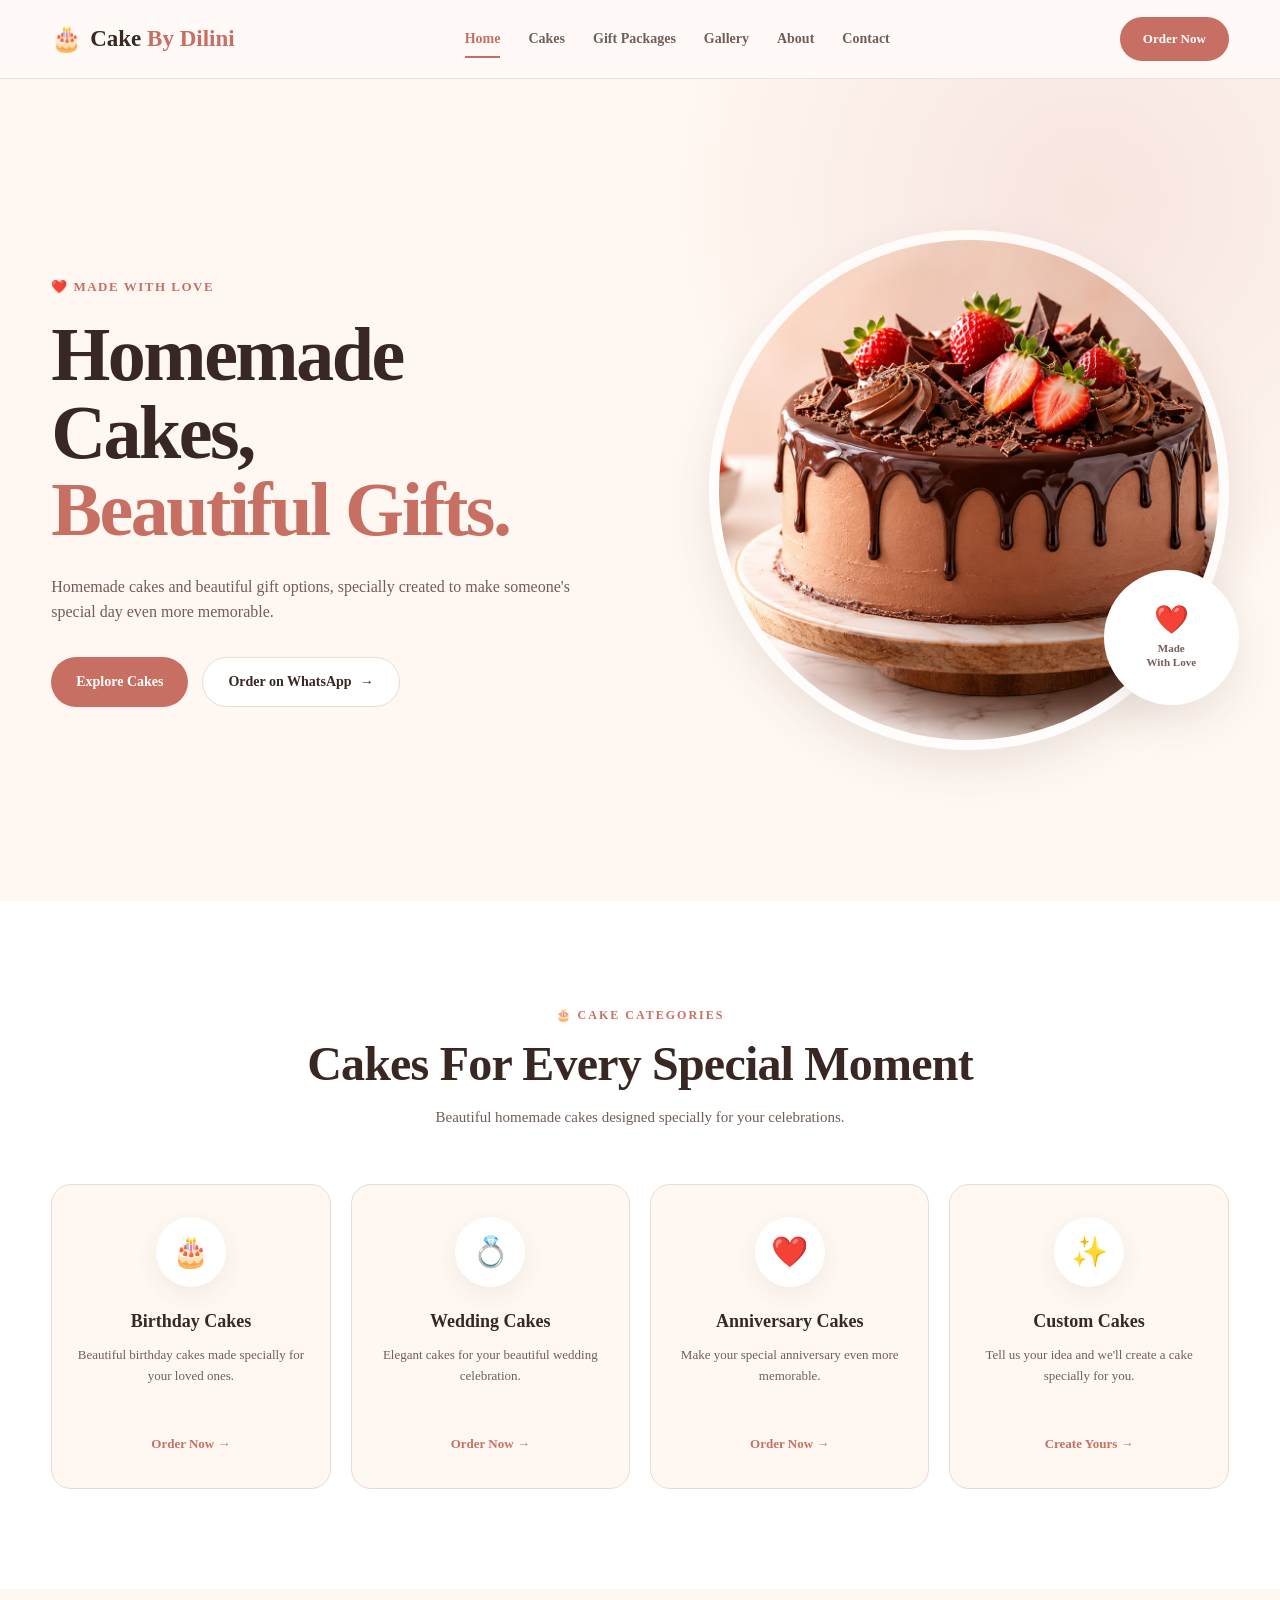
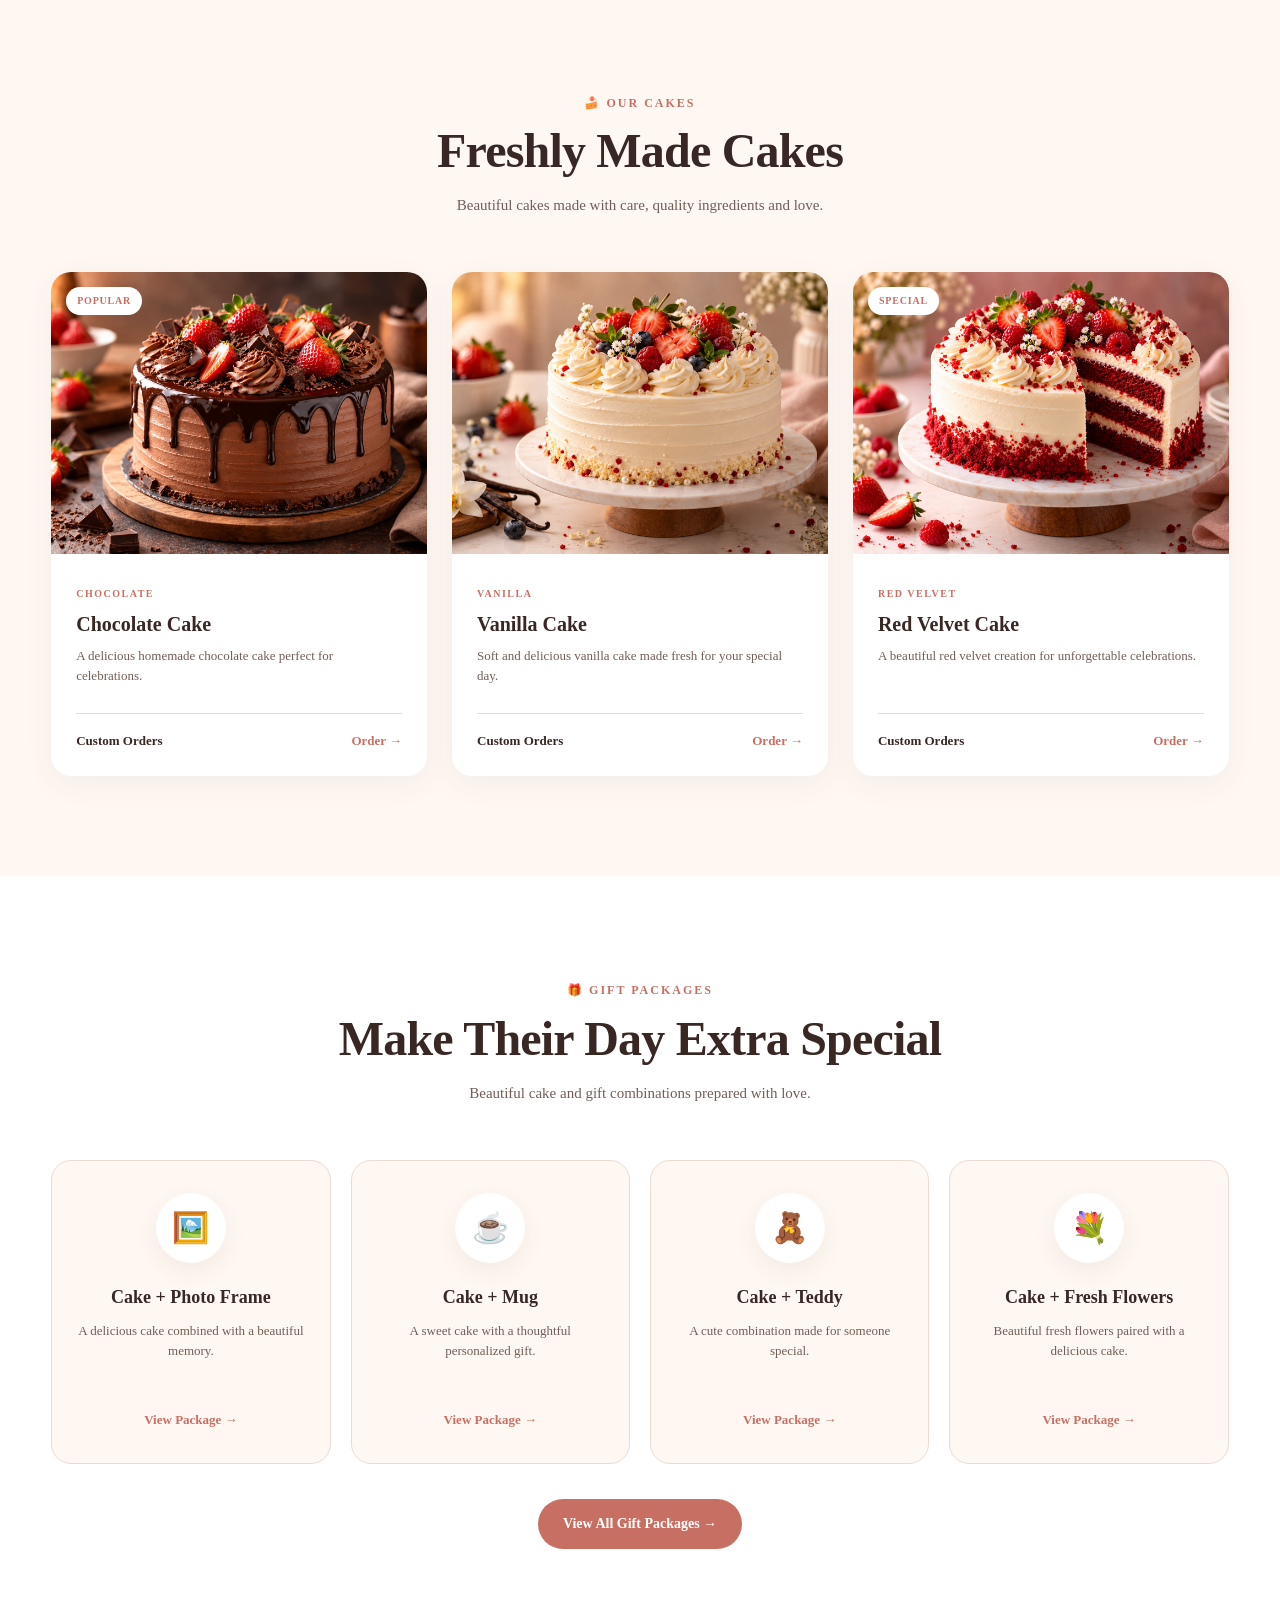
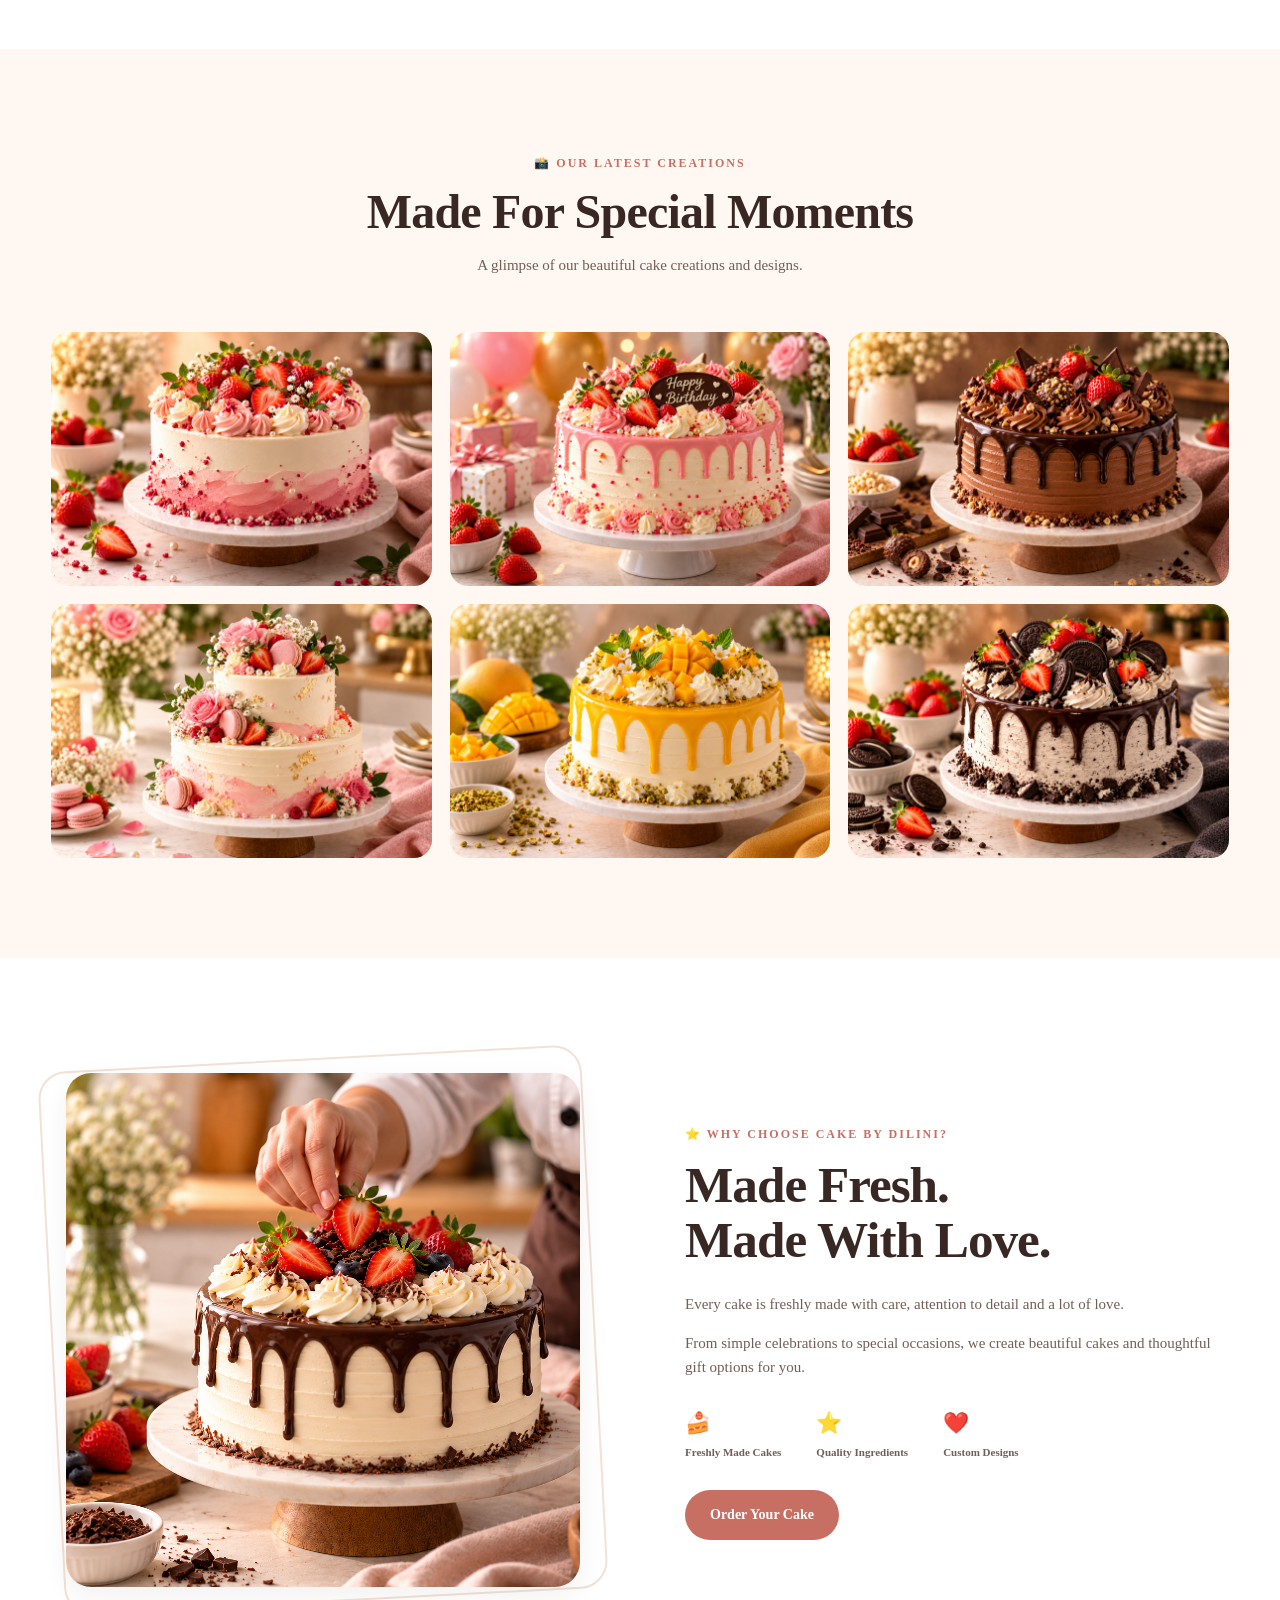
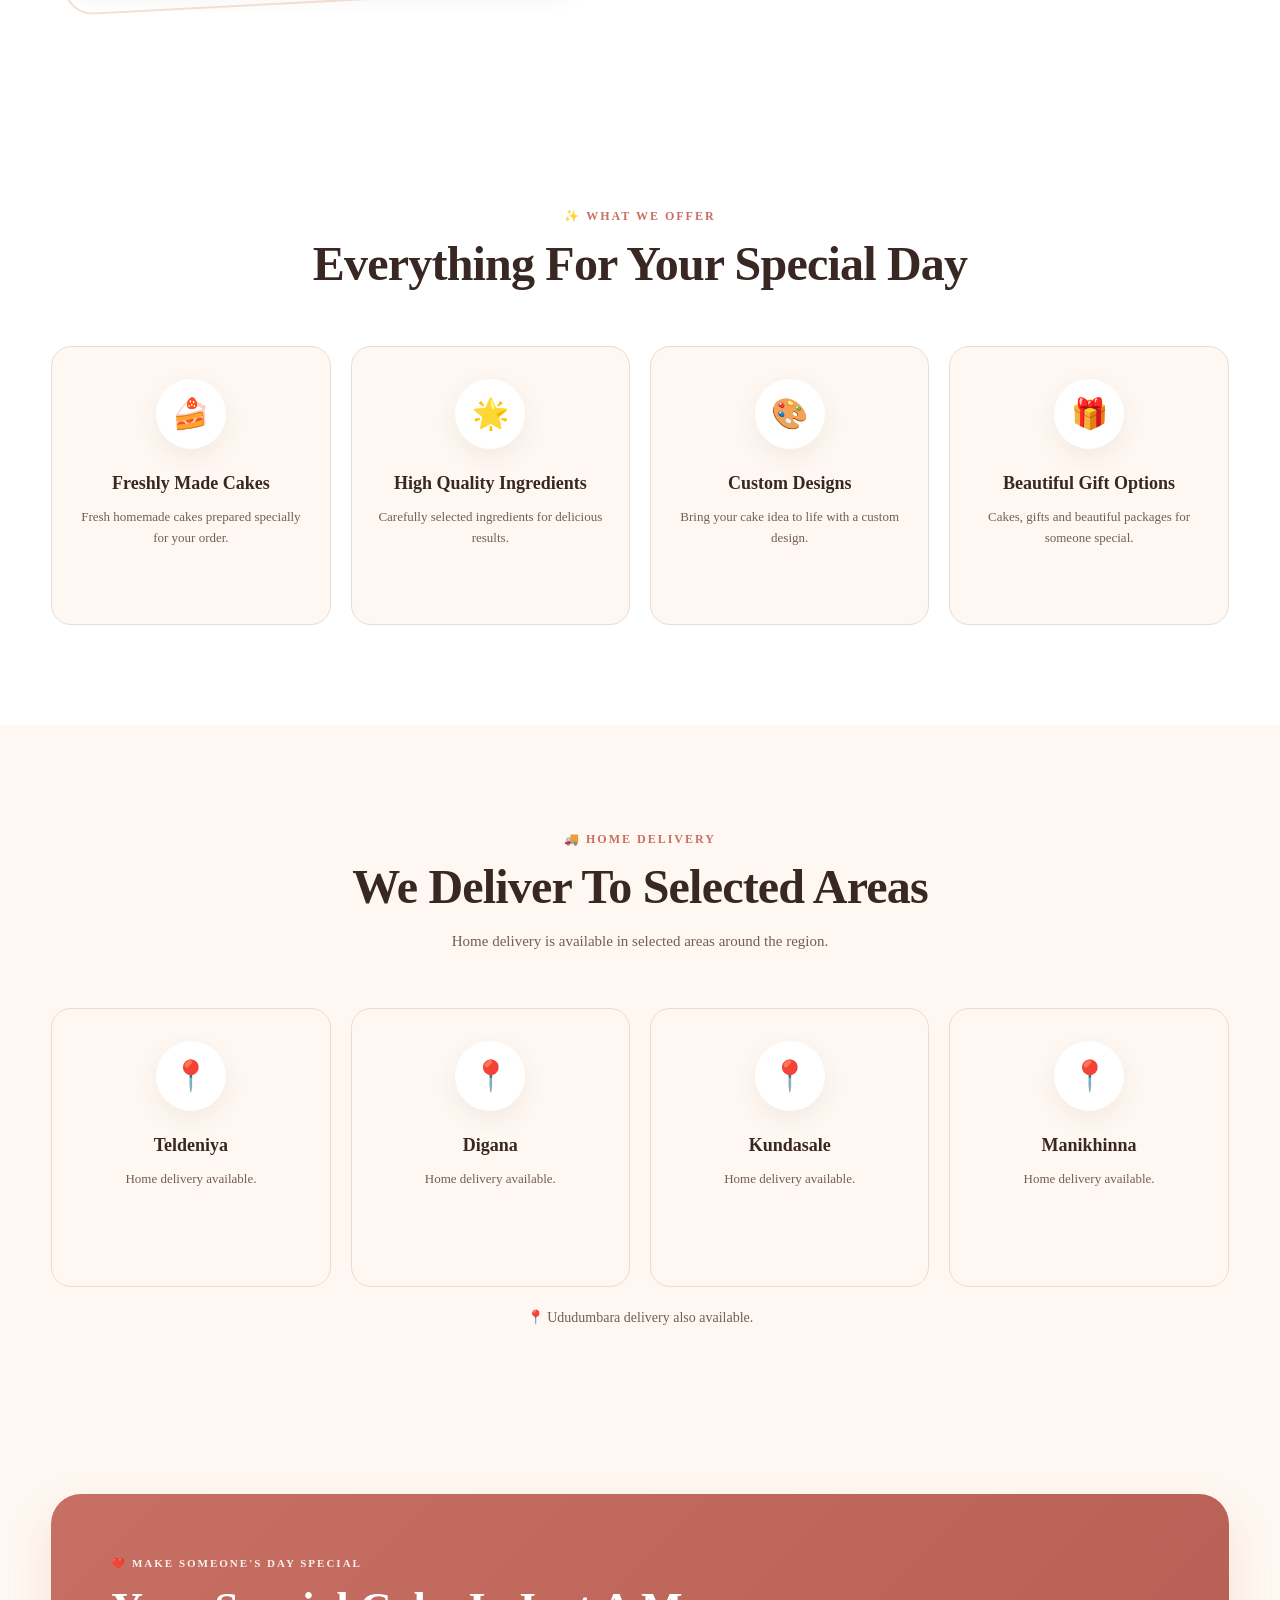
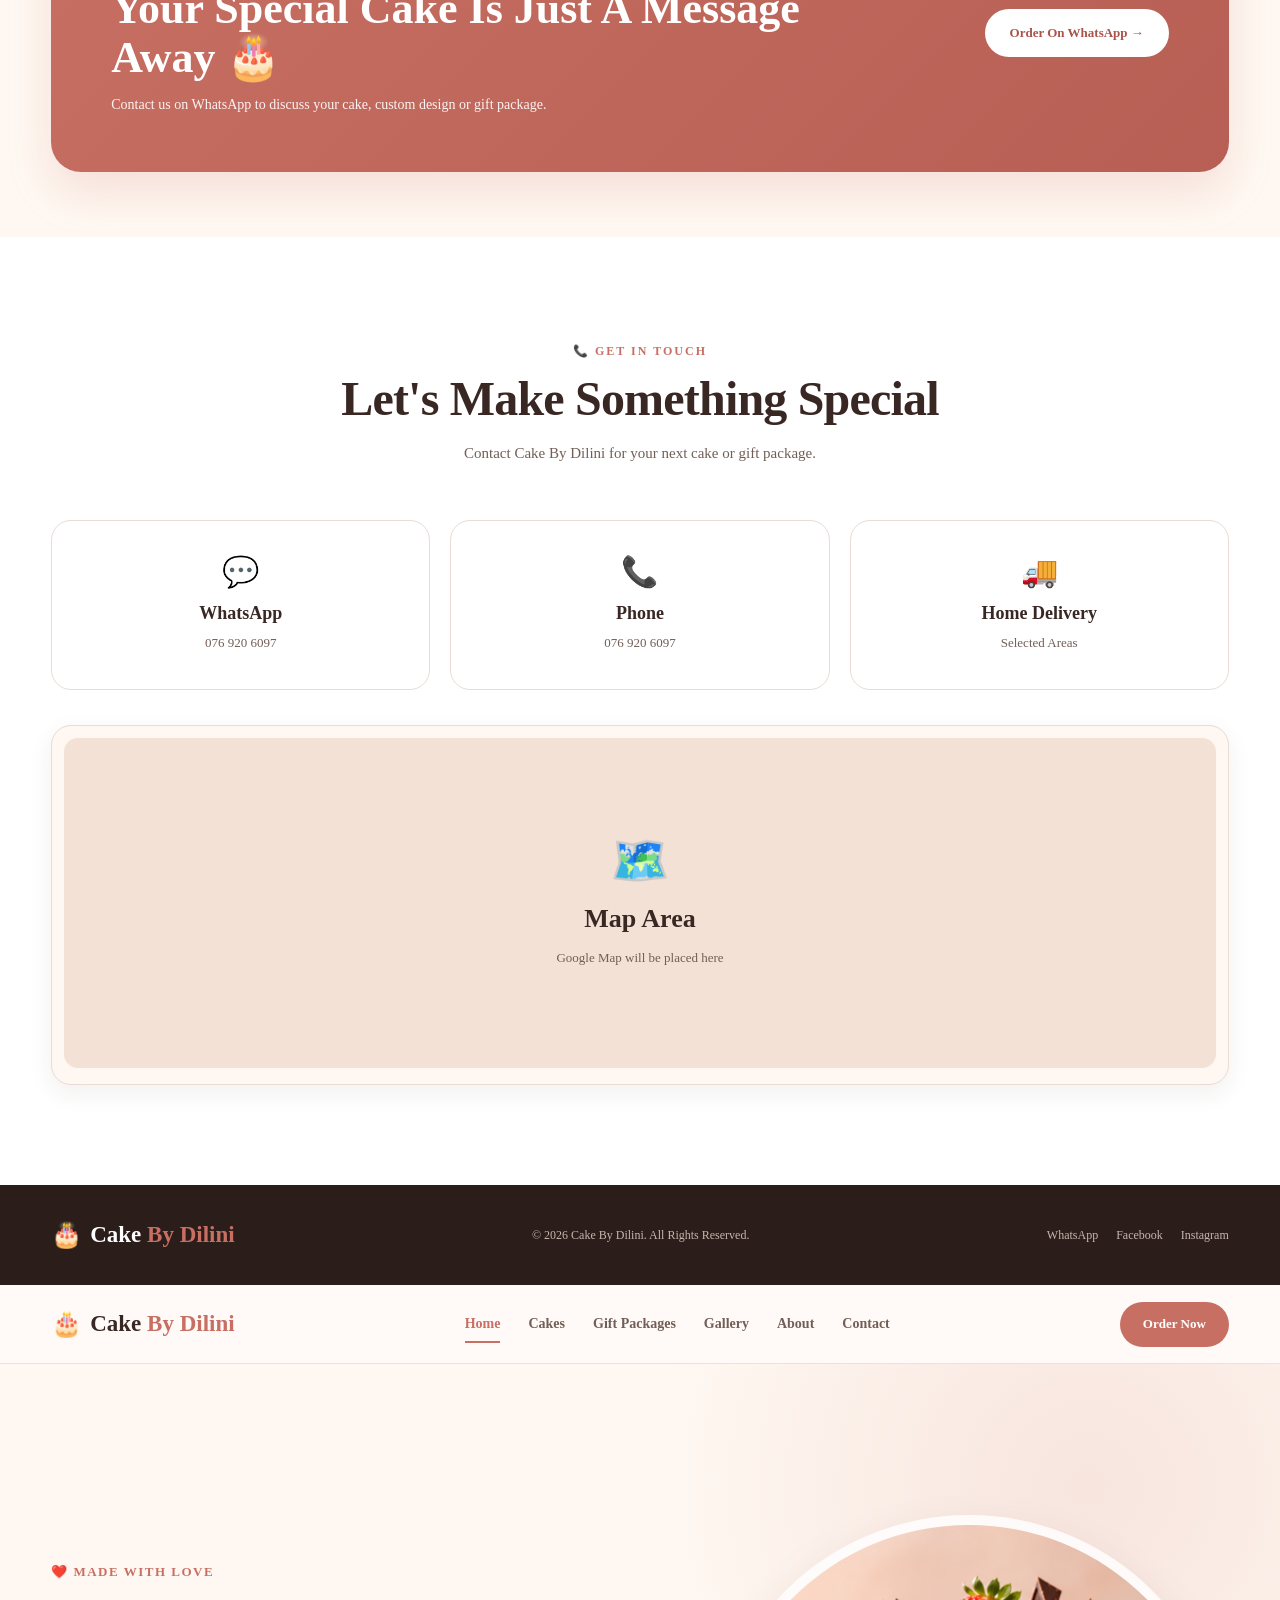
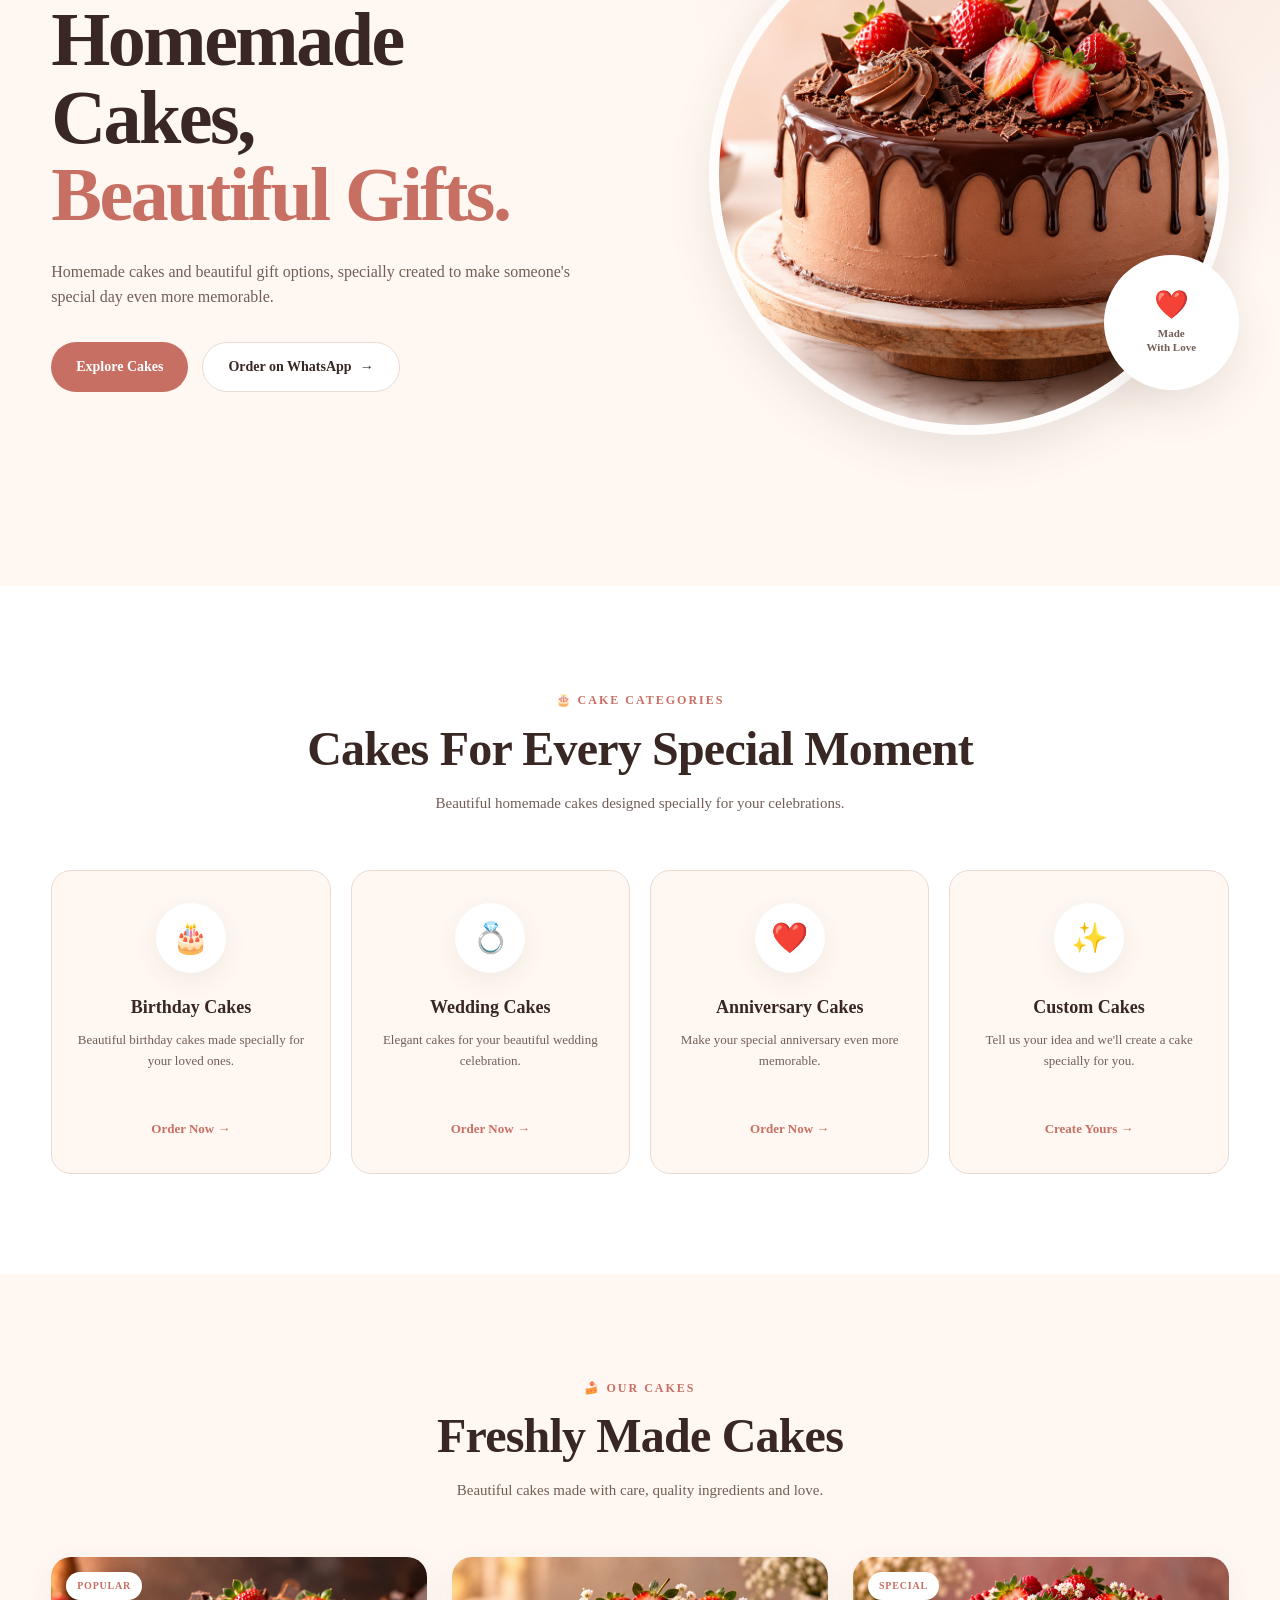
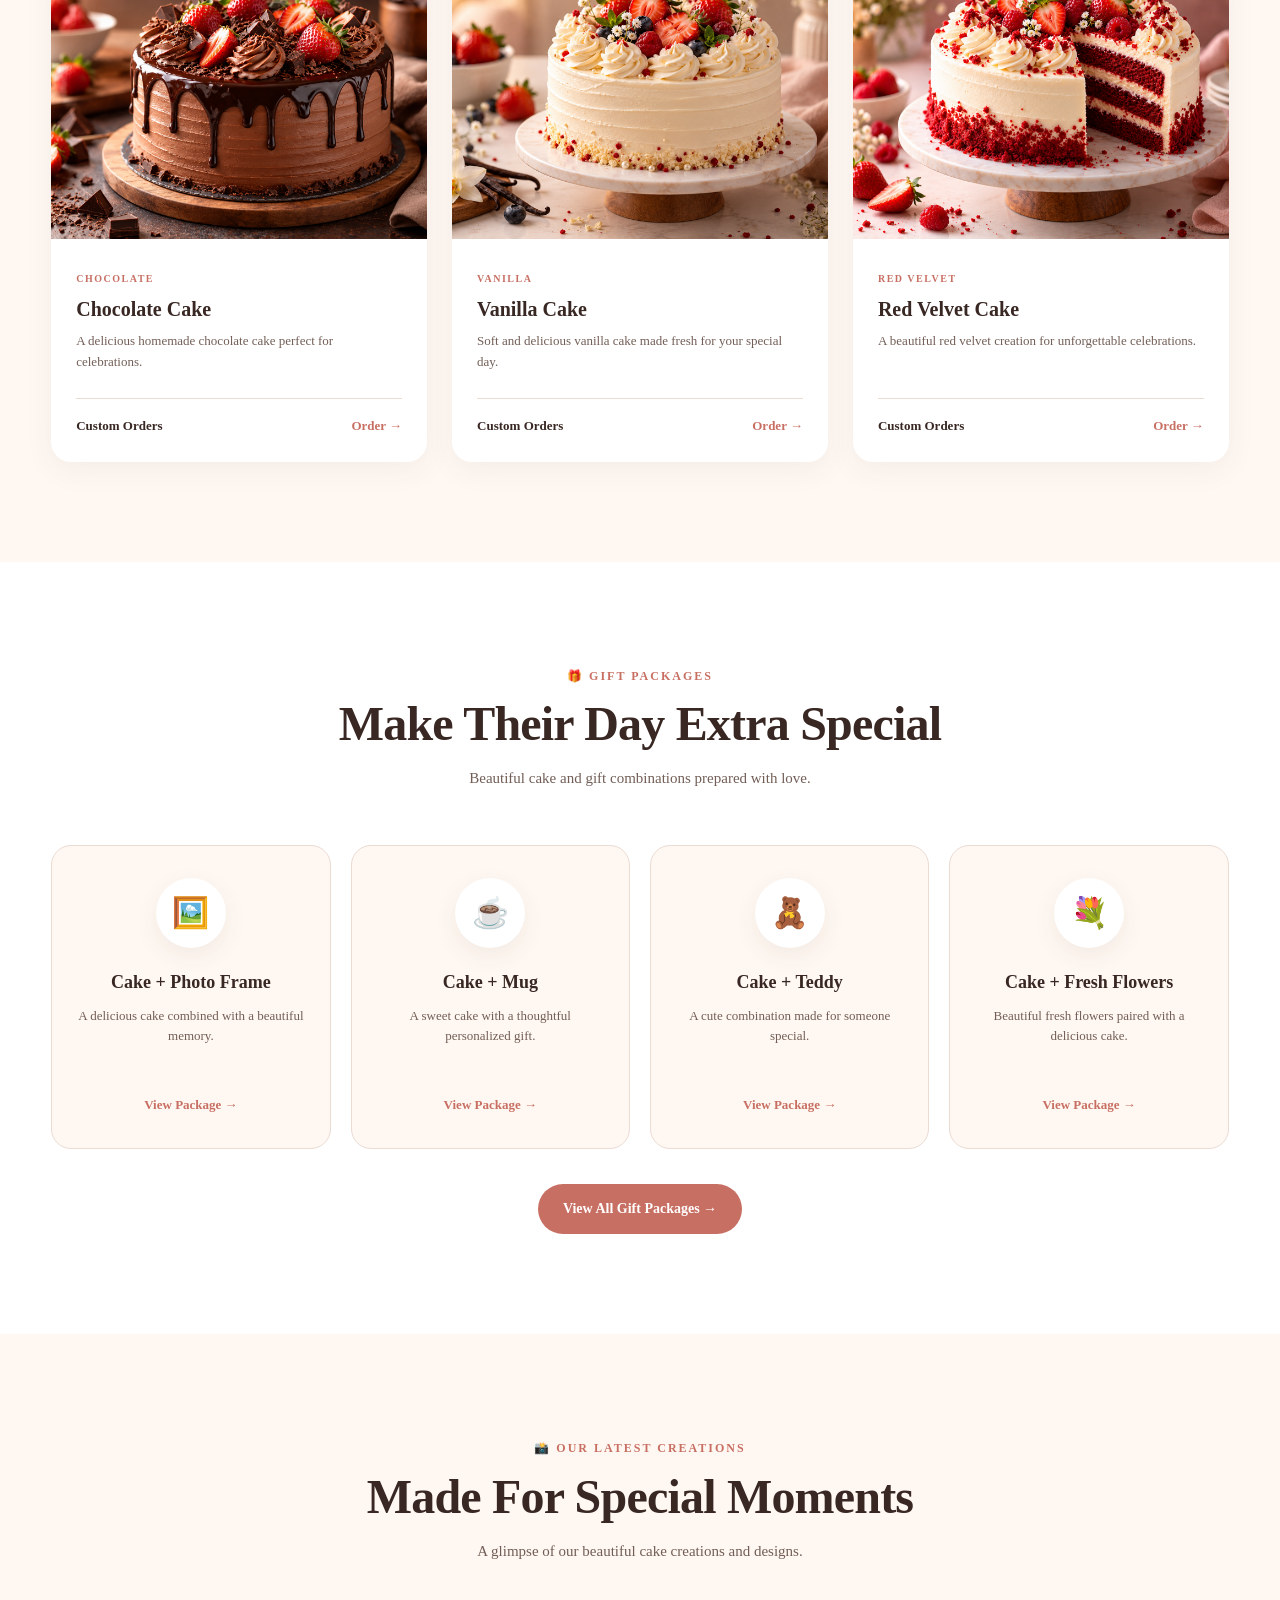
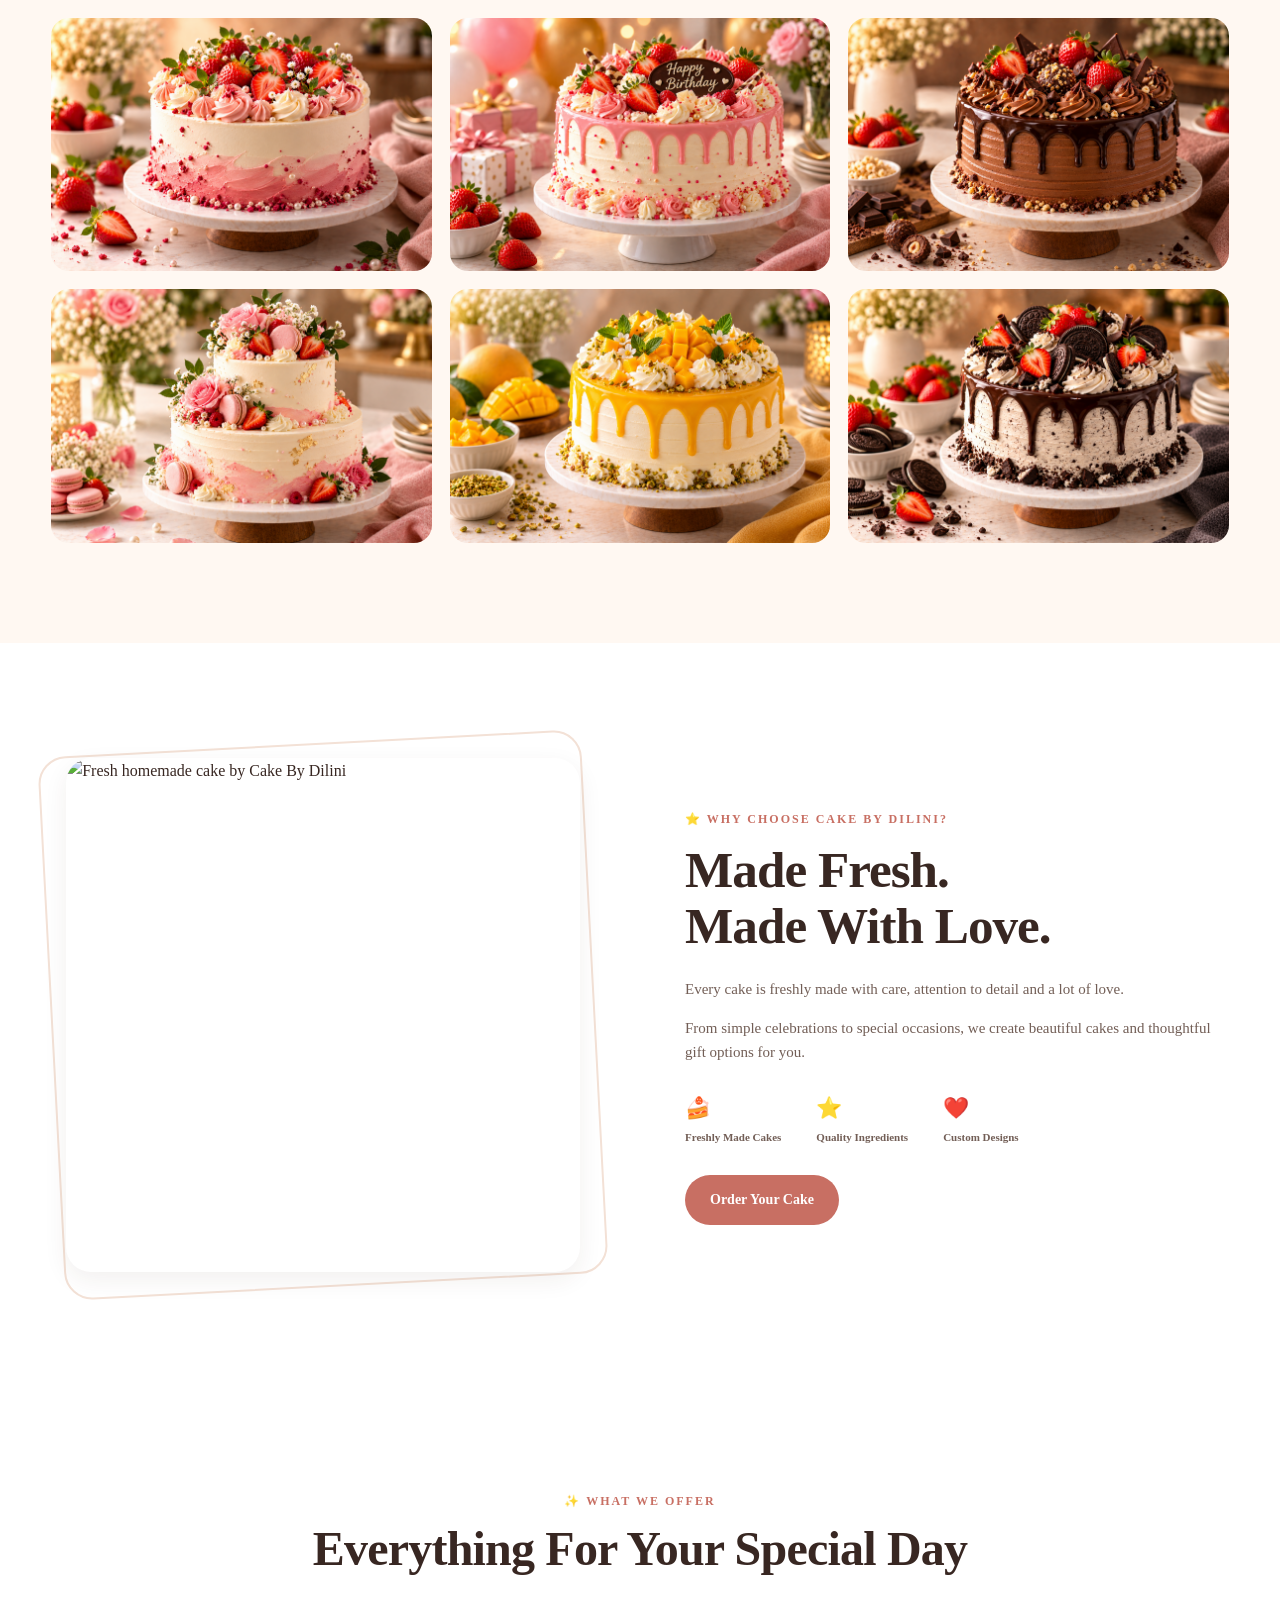
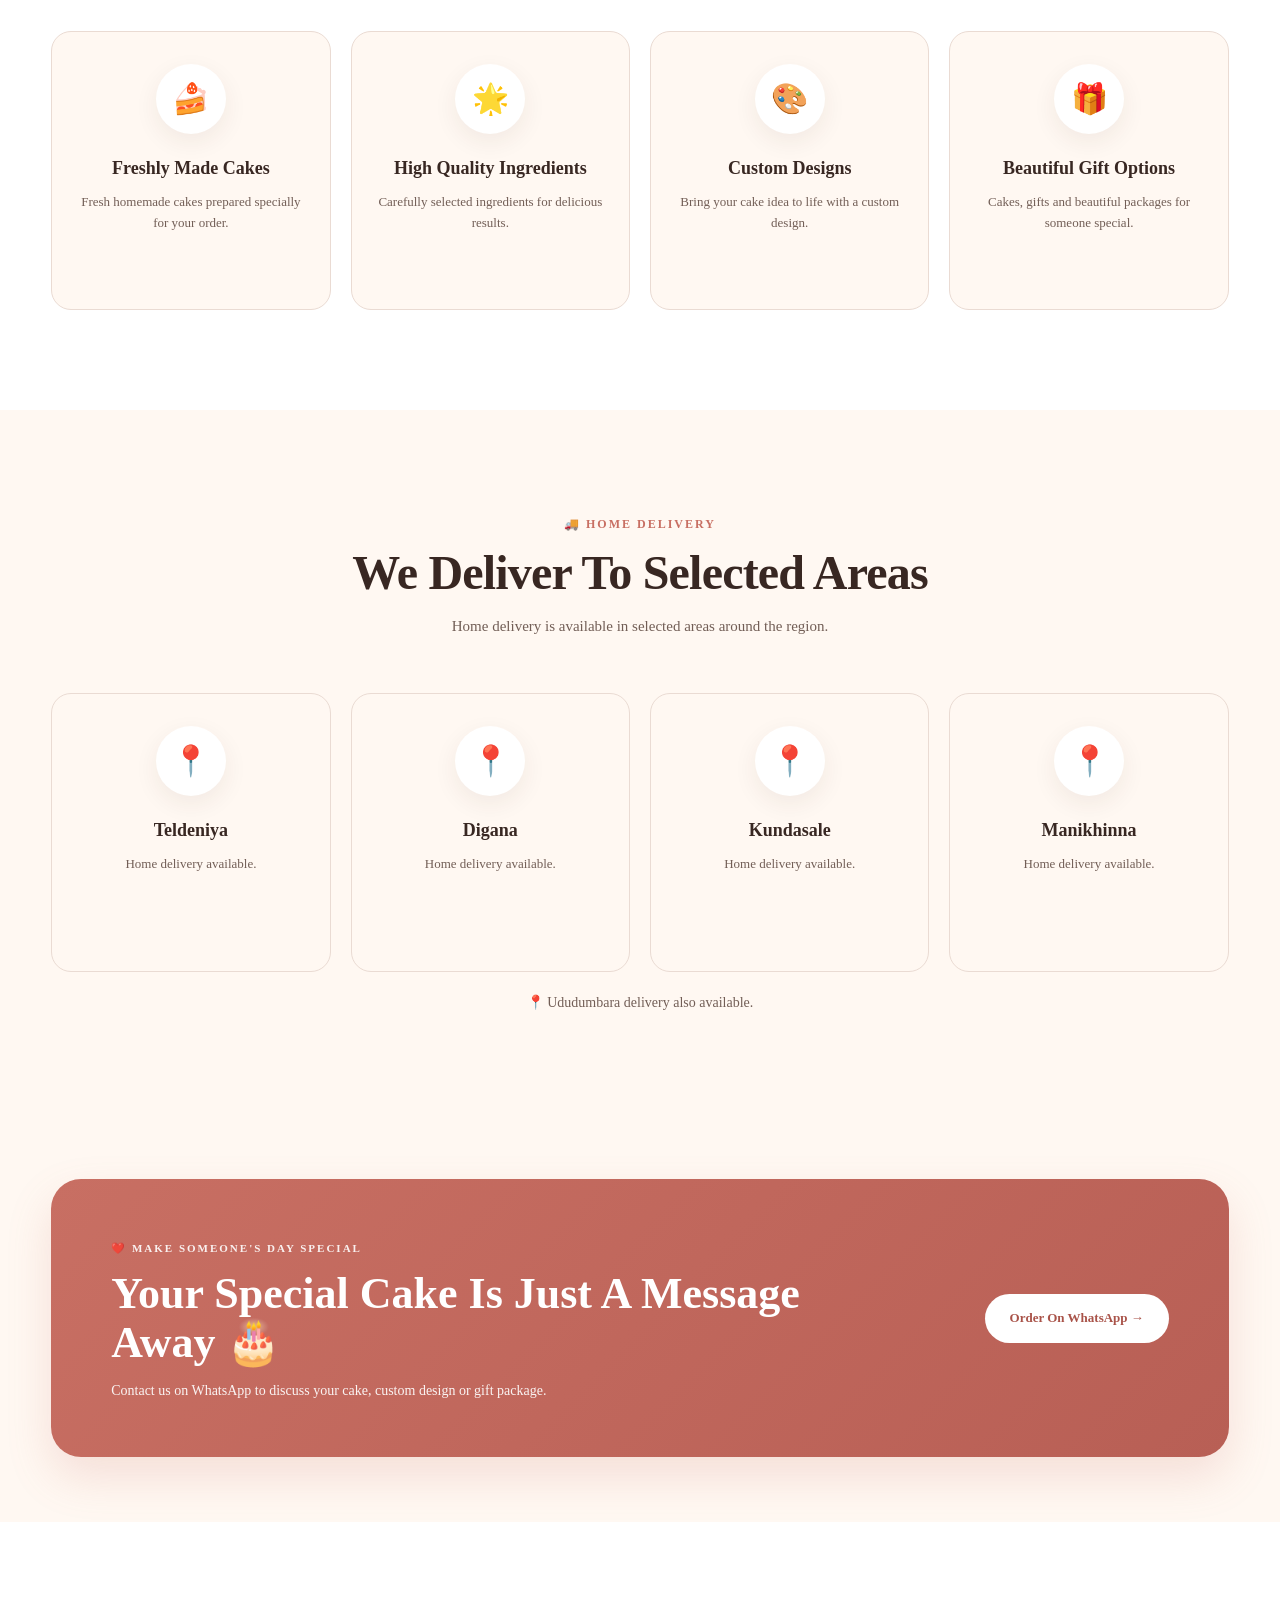
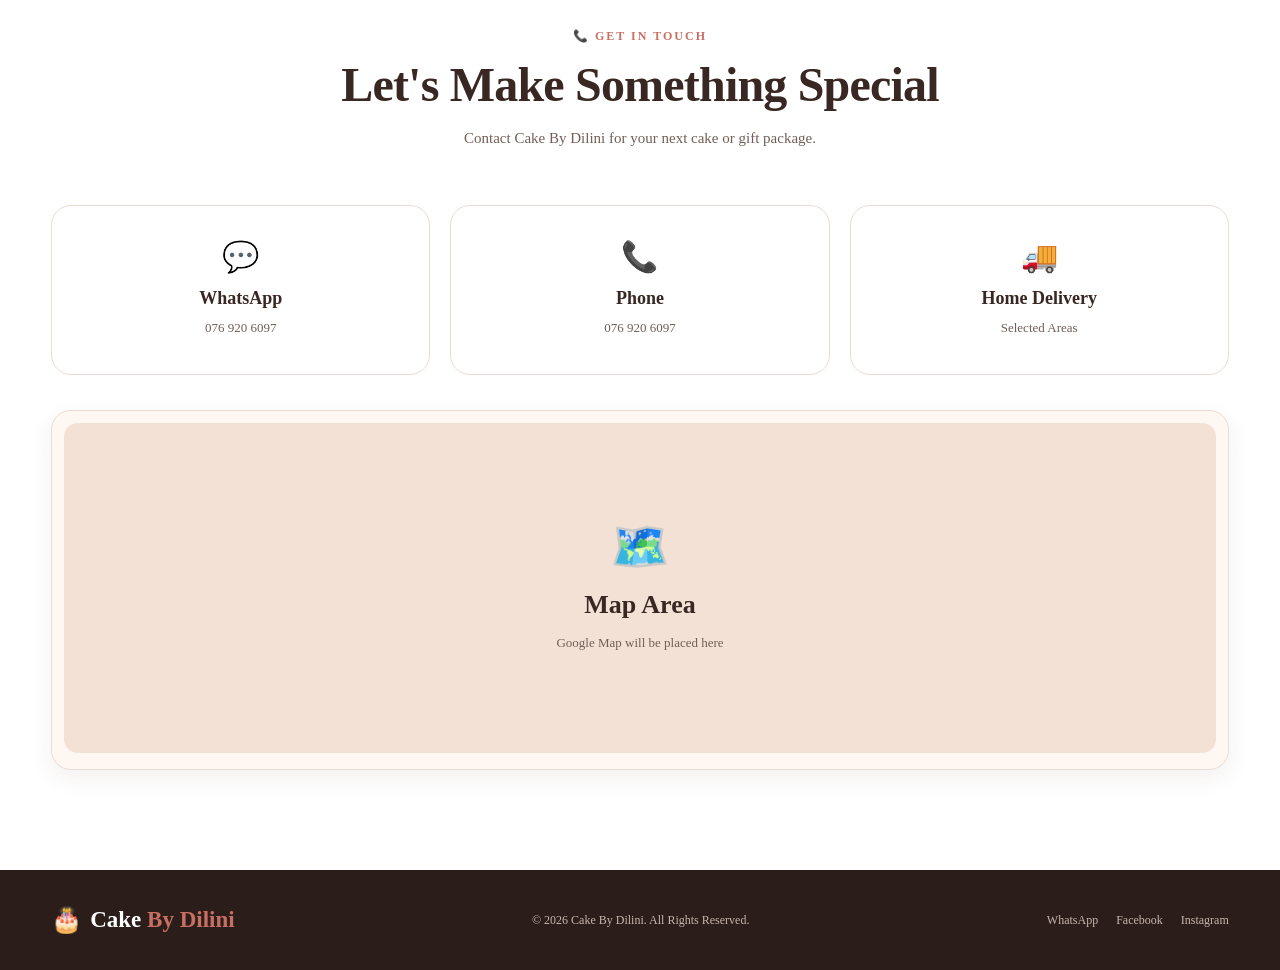
==== index.html @ f9089c8b "Enhance about section with images and descriptions Added new content to the about section, including" ====
<!DOCTYPE html>
<html lang="en">

<head>

    <meta charset="UTF-8">

    <meta name="viewport"
          content="width=device-width, initial-scale=1.0">

    <meta name="description"
          content="Cake By Dilini - Homemade Cakes & Beautiful Gifts, Made With Love.">

    <meta name="keywords"
          content="Cake By Dilini, homemade cakes, birthday cakes, wedding cakes, anniversary cakes, custom cakes, gift packages">

    <title>
        CAKE BY DILINI | Homemade Cakes & Beautiful Gifts
    </title>

    <link rel="stylesheet" href="style.css">

</head>


<body>


    <!-- =====================================================
         HEADER
         ===================================================== -->

    <header class="header">

        <div class="container nav">


            <a href="#home"
               class="logo">

                <span class="logo-icon">
                    🎂
                </span>

                <span>
                    Cake
                    <span class="logo-accent">
                        By Dilini
                    </span>
                </span>

            </a>



            <nav class="nav-links">

                <a href="#home"
                   class="active">
                    Home
                </a>

                <a href="#cakes">
                    Cakes
                </a>

                <a href="#gifts">
                    Gift Packages
                </a>

                <a href="#gallery">
                    Gallery
                </a>

                <a href="#about">
                    About
                </a>

                <a href="#contact">
                    Contact
                </a>

            </nav>



            <a href="https://wa.me/94769206097"
               class="nav-button"
               target="_blank"
               rel="noopener">
                Order Now
            </a>


        </div>

    </header>



    <!-- =====================================================
         MAIN
         ===================================================== -->

    <main>



        <!-- =================================================
             HERO
             ================================================= -->

        <section class="hero"
                 id="home">

            <div class="container hero-container">


                <div class="hero-content">


                    <span class="hero-label">
                        ❤️ MADE WITH LOVE
                    </span>


                    <h1>

                        Homemade Cakes,

                        <span>
                            Beautiful Gifts.
                        </span>

                    </h1>


                    <p>

                        Homemade cakes and beautiful gift options,
                        specially created to make someone's special
                        day even more memorable.

                    </p>


                    <div class="hero-buttons">


                        <a href="#cakes"
                           class="btn btn-primary">
                            Explore Cakes
                        </a>


                        <a href="https://wa.me/94769206097"
                           class="btn btn-secondary"
                           target="_blank"
                           rel="noopener">
                            Order on WhatsApp

                            <span>
                                →
                            </span>

                        </a>


                    </div>


                </div>



                <div class="hero-visual">


                    <div class="hero-decoration"></div>


                    <div class="hero-image">

                        <img src="Images/h.png"
                             alt="Beautiful homemade cake by Cake By Dilini">

                    </div>


                    <div class="fresh-badge">

                        <strong>
                            ❤️
                        </strong>

                        <span>
                            Made<br>
                            With Love
                        </span>

                    </div>


                </div>


            </div>

        </section>



        <!-- =================================================
             CAKE CATEGORIES
             ================================================= -->

        <section class="categories"
                 id="cakes">

            <div class="container">


                <div class="section-heading">

                    <span>
                        🎂 CAKE CATEGORIES
                    </span>

                    <h2>
                        Cakes For Every Special Moment
                    </h2>

                    <p>
                        Beautiful homemade cakes designed specially
                        for your celebrations.
                    </p>

                </div>



                <div class="category-grid">


                    <article class="category-card">

                        <div class="category-icon">
                            🎂
                        </div>

                        <h3>
                            Birthday Cakes
                        </h3>

                        <p>
                            Beautiful birthday cakes made specially
                            for your loved ones.
                        </p>

                        <a href="#order">
                            Order Now →
                        </a>

                    </article>



                    <article class="category-card">

                        <div class="category-icon">
                            💍
                        </div>

                        <h3>
                            Wedding Cakes
                        </h3>

                        <p>
                            Elegant cakes for your beautiful
                            wedding celebration.
                        </p>

                        <a href="#order">
                            Order Now →
                        </a>

                    </article>



                    <article class="category-card">

                        <div class="category-icon">
                            ❤️
                        </div>

                        <h3>
                            Anniversary Cakes
                        </h3>

                        <p>
                            Make your special anniversary even
                            more memorable.
                        </p>

                        <a href="#order">
                            Order Now →
                        </a>

                    </article>



                    <article class="category-card">

                        <div class="category-icon">
                            ✨
                        </div>

                        <h3>
                            Custom Cakes
                        </h3>

                        <p>
                            Tell us your idea and we'll create
                            a cake specially for you.
                        </p>

                        <a href="#order">
                            Create Yours →
                        </a>

                    </article>


                </div>

            </div>

        </section>



        <!-- =================================================
             FEATURED CAKES
             ================================================= -->

        <section class="featured">

            <div class="container">


                <div class="section-heading">

                    <span>
                        🍰 OUR CAKES
                    </span>

                    <h2>
                        Freshly Made Cakes
                    </h2>

                    <p>
                        Beautiful cakes made with care,
                        quality ingredients and love.
                    </p>

                </div>



                <div class="cake-grid">


                    <article class="cake-card">


                        <div class="cake-image">

                            <img src="Images/c ca.png"
                                 alt="Chocolate cake">

                            <span class="cake-tag">
                                Popular
                            </span>

                        </div>


                        <div class="cake-content">

                            <span class="cake-category">
                                CHOCOLATE
                            </span>

                            <h3>
                                Chocolate Cake
                            </h3>

                            <p>
                                A delicious homemade chocolate
                                cake perfect for celebrations.
                            </p>


                            <div class="cake-footer">

                                <strong>
                                    Custom Orders
                                </strong>

                                <a href="https://wa.me/94769206097"
                                   target="_blank"
                                   rel="noopener">
                                    Order →
                                </a>

                            </div>

                        </div>

                    </article>



                    <article class="cake-card">


                        <div class="cake-image">

                            <img src="Images/v ca.png"
                                 alt="Vanilla cake">

                        </div>


                        <div class="cake-content">

                            <span class="cake-category">
                                VANILLA
                            </span>

                            <h3>
                                Vanilla Cake
                            </h3>

                            <p>
                                Soft and delicious vanilla cake
                                made fresh for your special day.
                            </p>


                            <div class="cake-footer">

                                <strong>
                                    Custom Orders
                                </strong>

                                <a href="https://wa.me/94769206097"
                                   target="_blank"
                                   rel="noopener">
                                    Order →
                                </a>

                            </div>

                        </div>

                    </article>



                    <article class="cake-card">


                        <div class="cake-image">

                            <img src="Images/rv ca.png"
                                 alt="Red Velvet Cake">

                            <span class="cake-tag">
                                Special
                            </span>

                        </div>


                        <div class="cake-content">

                            <span class="cake-category">
                                RED VELVET
                            </span>

                            <h3>
                                Red Velvet Cake
                            </h3>

                            <p>
                                A beautiful red velvet creation
                                for unforgettable celebrations.
                            </p>


                            <div class="cake-footer">

                                <strong>
                                    Custom Orders
                                </strong>

                                <a href="https://wa.me/94769206097"
                                   target="_blank"
                                   rel="noopener">
                                    Order →
                                </a>

                            </div>

                        </div>

                    </article>


                </div>

            </div>

        </section>



        <!-- =================================================
             GIFT PACKAGES
             ================================================= -->

        <section class="categories"
                 id="gifts">

            <div class="container">


                <div class="section-heading">

                    <span>
                        🎁 GIFT PACKAGES
                    </span>

                    <h2>
                        Make Their Day Extra Special
                    </h2>

                    <p>
                        Beautiful cake and gift combinations
                        prepared with love.
                    </p>

                </div>



                <div class="category-grid">


                    <article class="category-card">

                        <div class="category-icon">
                            🖼️
                        </div>

                        <h3>
                            Cake + Photo Frame
                        </h3>

                        <p>
                            A delicious cake combined with
                            a beautiful memory.
                        </p>

                        <a href="#order">
                            View Package →
                        </a>

                    </article>



                    <article class="category-card">

                        <div class="category-icon">
                            ☕
                        </div>

                        <h3>
                            Cake + Mug
                        </h3>

                        <p>
                            A sweet cake with a thoughtful
                            personalized gift.
                        </p>

                        <a href="#order">
                            View Package →
                        </a>

                    </article>



                    <article class="category-card">

                        <div class="category-icon">
                            🧸
                        </div>

                        <h3>
                            Cake + Teddy
                        </h3>

                        <p>
                            A cute combination made for
                            someone special.
                        </p>

                        <a href="#order">
                            View Package →
                        </a>

                    </article>



                    <article class="category-card">

                        <div class="category-icon">
                            💐
                        </div>

                        <h3>
                            Cake + Fresh Flowers
                        </h3>

                        <p>
                            Beautiful fresh flowers paired
                            with a delicious cake.
                        </p>

                        <a href="#order">
                            View Package →
                        </a>

                    </article>


                </div>



                <div style="
                        text-align:center;
                        margin-top:35px;
                    ">

                    <a href="#order"
                       class="btn btn-primary">
                        View All Gift Packages →
                    </a>

                </div>


            </div>

        </section>



        <!-- =================================================
             LATEST CREATIONS
             ================================================= -->

        <section class="gallery"
                 id="gallery">

            <div class="container">


                <div class="section-heading">

                    <span>
                        📸 OUR LATEST CREATIONS
                    </span>

                    <h2>
                        Made For Special Moments
                    </h2>

                    <p>
                        A glimpse of our beautiful cake
                        creations and designs.
                    </p>

                </div>



                <div class="gallery-grid">


                    <div class="gallery-item">

                        <img src="Images/g1.png"
                             alt="Cake By Dilini latest cake creation">

                    </div>


                    <div class="gallery-item">

                        <img src="Images/g2.png"
                             alt="Birthday cake creation">

                    </div>


                    <div class="gallery-item">

                        <img src="Images/g3.png"
                             alt="Chocolate cake creation">

                    </div>


                    <div class="gallery-item">

                        <img src="Images/g4.png"
                             alt="Elegant cake creation">

                    </div>


                    <div class="gallery-item">

                        <img src="Images/g5.png"
                             alt="Mango cake creation">

                    </div>


                    <div class="gallery-item">

                        <img src="
                             Images/g6.png"
                             alt="Cookies and cream cake creation">

                    </div>


                </div>

            </div>

        </section>



        <!-- =================================================
             WHY CHOOSE US
             ================================================= -->

        <section class="about"
                 id="about">

            <div class="container about-container">


                <div class="about-image">

                    <img src="Images/abu.png"
                         alt="Fresh homemade cake by Cake By Dilini">

                </div>



                <div class="about-content">


                    <span class="section-label">
                        ⭐ WHY CHOOSE CAKE BY DILINI?
                    </span>


                    <h2>
                        Made Fresh.
                        <br>
                        Made With Love.
                    </h2>


                    <p>
                        Every cake is freshly made with care,
                        attention to detail and a lot of love.
                    </p>


                    <p>
                        From simple celebrations to special
                        occasions, we create beautiful cakes
                        and thoughtful gift options for you.
                    </p>


                    <div class="about-features">


                        <div>

                            <strong>
                                🍰
                            </strong>

                            <span>
                                Freshly Made Cakes
                            </span>

                        </div>


                        <div>

                            <strong>
                                ⭐
                            </strong>

                            <span>
                                Quality Ingredients
                            </span>

                        </div>


                        <div>

                            <strong>
                                ❤️
                            </strong>

                            <span>
                                Custom Designs
                            </span>

                        </div>


                    </div>


                    <a href="https://wa.me/94769206097"
                       class="btn btn-primary"
                       target="_blank"
                       rel="noopener">
                        Order Your Cake
                    </a>


                </div>


            </div>

        </section>



        <!-- =================================================
             WHAT WE OFFER
             ================================================= -->

        <section class="categories">

            <div class="container">


                <div class="section-heading">

                    <span>
                        ✨ WHAT WE OFFER
                    </span>

                    <h2>
                        Everything For Your Special Day
                    </h2>

                </div>



                <div class="category-grid">


                    <article class="category-card">

                        <div class="category-icon">
                            🍰
                        </div>

                        <h3>
                            Freshly Made Cakes
                        </h3>

                        <p>
                            Fresh homemade cakes prepared
                            specially for your order.
                        </p>

                    </article>



                    <article class="category-card">

                        <div class="category-icon">
                            🌟
                        </div>

                        <h3>
                            High Quality Ingredients
                        </h3>

                        <p>
                            Carefully selected ingredients
                            for delicious results.
                        </p>

                    </article>



                    <article class="category-card">

                        <div class="category-icon">
                            🎨
                        </div>

                        <h3>
                            Custom Designs
                        </h3>

                        <p>
                            Bring your cake idea to life
                            with a custom design.
                        </p>

                    </article>



                    <article class="category-card">

                        <div class="category-icon">
                            🎁
                        </div>

                        <h3>
                            Beautiful Gift Options
                        </h3>

                        <p>
                            Cakes, gifts and beautiful packages
                            for someone special.
                        </p>

                    </article>


                </div>

            </div>

        </section>



        <!-- =================================================
             DELIVERY
             ================================================= -->

        <section class="featured">

            <div class="container">


                <div class="section-heading">

                    <span>
                        🚚 HOME DELIVERY
                    </span>

                    <h2>
                        We Deliver To Selected Areas
                    </h2>

                    <p>
                        Home delivery is available in selected
                        areas around the region.
                    </p>

                </div>



                <div class="category-grid">


                    <article class="category-card">

                        <div class="category-icon">
                            📍
                        </div>

                        <h3>
                            Teldeniya
                        </h3>

                        <p>
                            Home delivery available.
                        </p>

                    </article>



                    <article class="category-card">

                        <div class="category-icon">
                            📍
                        </div>

                        <h3>
                            Digana
                        </h3>

                        <p>
                            Home delivery available.
                        </p>

                    </article>



                    <article class="category-card">

                        <div class="category-icon">
                            📍
                        </div>

                        <h3>
                            Kundasale
                        </h3>

                        <p>
                            Home delivery available.
                        </p>

                    </article>



                    <article class="category-card">

                        <div class="category-icon">
                            📍
                        </div>

                        <h3>
                            Manikhinna
                        </h3>

                        <p>
                            Home delivery available.
                        </p>

                    </article>


                </div>



                <p style="
                        text-align:center;
                        margin-top:20px;
                        color:#725e56;
                        font-size:14px;
                    ">
                    📍 Ududumbara delivery also available.
                </p>


            </div>

        </section>



        <!-- =================================================
             ORDER CTA
             ================================================= -->

        <section class="order"
                 id="order">

            <div class="container">


                <div class="order-box">


                    <div class="order-content">


                        <span>
                            ❤️ MAKE SOMEONE'S DAY SPECIAL
                        </span>


                        <h2>
                            Your Special Cake
                            Is Just A Message Away 🎂
                        </h2>


                        <p>
                            Contact us on WhatsApp to discuss
                            your cake, custom design or gift package.
                        </p>


                    </div>


                    <a href="https://wa.me/94769206097"
                       class="order-button"
                       target="_blank"
                       rel="noopener">
                        Order On WhatsApp →
                    </a>


                </div>

            </div>

        </section>



        <!-- =================================================
             CONTACT
             ================================================= -->

        <section class="contact"
                 id="contact">

            <div class="container">


                <div class="section-heading">

                    <span>
                        📞 GET IN TOUCH
                    </span>

                    <h2>
                        Let's Make Something Special
                    </h2>

                    <p>
                        Contact Cake By Dilini for your next
                        cake or gift package.
                    </p>

                </div>



                <!-- CONTACT CARDS -->

                <div class="contact-grid">


                    <a class="contact-card"
                       href="https://wa.me/94769206097"
                       target="_blank"
                       rel="noopener">

                        <div class="contact-icon">
                            💬
                        </div>

                        <h3>
                            WhatsApp
                        </h3>

                        <p>
                            076 920 6097
                        </p>

                    </a>



                    <a class="contact-card"
                       href="tel:+94769206097">

                        <div class="contact-icon">
                            📞
                        </div>

                        <h3>
                            Phone
                        </h3>

                        <p>
                            076 920 6097
                        </p>

                    </a>



                    <div class="contact-card">

                        <div class="contact-icon">
                            🚚
                        </div>

                        <h3>
                            Home Delivery
                        </h3>

                        <p>
                            Selected Areas
                        </p>

                    </div>


                </div>



                <!-- =================================================
                     MAP AREA
                     ================================================= -->

                <div class="contact-map-area">


                    <div class="map-placeholder">

                        <span class="map-icon">
                            🗺️
                        </span>

                        <h3>
                            Map Area
                        </h3>

                        <p>
                            Google Map will be placed here
                        </p>

                    </div>


                </div>


            </div>

        </section>


    </main>



    <!-- =====================================================
         FOOTER
         ===================================================== -->

    <footer class="footer">

        <div class="container footer-container">


            <a href="#home"
               class="logo footer-logo">

                <span class="logo-icon">
                    🎂
                </span>

                <span>
                    Cake
                    <span class="logo-accent">
                        By Dilini
                    </span>
                </span>

            </a>


            <p>
                © 2026 Cake By Dilini.
                All Rights Reserved.
            </p>


            <div class="social-links">

                <a href="https://wa.me/94769206097"
                   target="_blank"
                   rel="noopener">
                    WhatsApp
                </a>

                <a href="#">
                    Facebook
                </a>

                <a href="#">
                    Instagram
                </a>

            </div>


        </div>

    </footer>



    <!-- =====================================================
         JAVASCRIPT
         ===================================================== -->

    <script src="script.js"></script>


</body>

</html><!DOCTYPE html>
<html lang="en">

<head>

    <meta charset="UTF-8">

    <meta name="viewport"
          content="width=device-width, initial-scale=1.0">

    <meta name="description"
          content="Cake By Dilini - Homemade Cakes & Beautiful Gifts, Made With Love.">

    <meta name="keywords"
          content="Cake By Dilini, homemade cakes, birthday cakes, wedding cakes, anniversary cakes, custom cakes, gift packages">

    <title>
        CAKE BY DILINI | Homemade Cakes & Beautiful Gifts
    </title>

    <link rel="stylesheet" href="style.css">

</head>


<body>


    <!-- =====================================================
         HEADER
         ===================================================== -->

    <header class="header">

        <div class="container nav">


            <a href="#home"
               class="logo">

                <span class="logo-icon">
                    🎂
                </span>

                <span>
                    Cake
                    <span class="logo-accent">
                        By Dilini
                    </span>
                </span>

            </a>



            <nav class="nav-links">

                <a href="#home"
                   class="active">
                    Home
                </a>

                <a href="#cakes">
                    Cakes
                </a>

                <a href="#gifts">
                    Gift Packages
                </a>

                <a href="#gallery">
                    Gallery
                </a>

                <a href="#about">
                    About
                </a>

                <a href="#contact">
                    Contact
                </a>

            </nav>



            <a href="https://wa.me/94769206097"
               class="nav-button"
               target="_blank"
               rel="noopener">
                Order Now
            </a>


        </div>

    </header>



    <!-- =====================================================
         MAIN
         ===================================================== -->

    <main>



        <!-- =================================================
             HERO
             ================================================= -->

        <section class="hero"
                 id="home">

            <div class="container hero-container">


                <div class="hero-content">


                    <span class="hero-label">
                        ❤️ MADE WITH LOVE
                    </span>


                    <h1>

                        Homemade Cakes,

                        <span>
                            Beautiful Gifts.
                        </span>

                    </h1>


                    <p>

                        Homemade cakes and beautiful gift options,
                        specially created to make someone's special
                        day even more memorable.

                    </p>


                    <div class="hero-buttons">


                        <a href="#cakes"
                           class="btn btn-primary">
                            Explore Cakes
                        </a>


                        <a href="https://wa.me/94769206097"
                           class="btn btn-secondary"
                           target="_blank"
                           rel="noopener">
                            Order on WhatsApp

                            <span>
                                →
                            </span>

                        </a>


                    </div>


                </div>



                <div class="hero-visual">


                    <div class="hero-decoration"></div>


                    <div class="hero-image">

                        <img src="Images/h.png"
                             alt="Beautiful homemade cake by Cake By Dilini">

                    </div>


                    <div class="fresh-badge">

                        <strong>
                            ❤️
                        </strong>

                        <span>
                            Made<br>
                            With Love
                        </span>

                    </div>


                </div>


            </div>

        </section>



        <!-- =================================================
             CAKE CATEGORIES
             ================================================= -->

        <section class="categories"
                 id="cakes">

            <div class="container">


                <div class="section-heading">

                    <span>
                        🎂 CAKE CATEGORIES
                    </span>

                    <h2>
                        Cakes For Every Special Moment
                    </h2>

                    <p>
                        Beautiful homemade cakes designed specially
                        for your celebrations.
                    </p>

                </div>



                <div class="category-grid">


                    <article class="category-card">

                        <div class="category-icon">
                            🎂
                        </div>

                        <h3>
                            Birthday Cakes
                        </h3>

                        <p>
                            Beautiful birthday cakes made specially
                            for your loved ones.
                        </p>

                        <a href="#order">
                            Order Now →
                        </a>

                    </article>



                    <article class="category-card">

                        <div class="category-icon">
                            💍
                        </div>

                        <h3>
                            Wedding Cakes
                        </h3>

                        <p>
                            Elegant cakes for your beautiful
                            wedding celebration.
                        </p>

                        <a href="#order">
                            Order Now →
                        </a>

                    </article>



                    <article class="category-card">

                        <div class="category-icon">
                            ❤️
                        </div>

                        <h3>
                            Anniversary Cakes
                        </h3>

                        <p>
                            Make your special anniversary even
                            more memorable.
                        </p>

                        <a href="#order">
                            Order Now →
                        </a>

                    </article>



                    <article class="category-card">

                        <div class="category-icon">
                            ✨
                        </div>

                        <h3>
                            Custom Cakes
                        </h3>

                        <p>
                            Tell us your idea and we'll create
                            a cake specially for you.
                        </p>

                        <a href="#order">
                            Create Yours →
                        </a>

                    </article>


                </div>

            </div>

        </section>



        <!-- =================================================
             FEATURED CAKES
             ================================================= -->

        <section class="featured">

            <div class="container">


                <div class="section-heading">

                    <span>
                        🍰 OUR CAKES
                    </span>

                    <h2>
                        Freshly Made Cakes
                    </h2>

                    <p>
                        Beautiful cakes made with care,
                        quality ingredients and love.
                    </p>

                </div>



                <div class="cake-grid">


                    <article class="cake-card">


                        <div class="cake-image">

                            <img src="Images/c ca.png"
                                 alt="Chocolate cake">

                            <span class="cake-tag">
                                Popular
                            </span>

                        </div>


                        <div class="cake-content">

                            <span class="cake-category">
                                CHOCOLATE
                            </span>

                            <h3>
                                Chocolate Cake
                            </h3>

                            <p>
                                A delicious homemade chocolate
                                cake perfect for celebrations.
                            </p>


                            <div class="cake-footer">

                                <strong>
                                    Custom Orders
                                </strong>

                                <a href="https://wa.me/94769206097"
                                   target="_blank"
                                   rel="noopener">
                                    Order →
                                </a>

                            </div>

                        </div>

                    </article>



                    <article class="cake-card">


                        <div class="cake-image">

                            <img src="Images/v ca.png"
                                 alt="Vanilla cake">

                        </div>


                        <div class="cake-content">

                            <span class="cake-category">
                                VANILLA
                            </span>

                            <h3>
                                Vanilla Cake
                            </h3>

                            <p>
                                Soft and delicious vanilla cake
                                made fresh for your special day.
                            </p>


                            <div class="cake-footer">

                                <strong>
                                    Custom Orders
                                </strong>

                                <a href="https://wa.me/94769206097"
                                   target="_blank"
                                   rel="noopener">
                                    Order →
                                </a>

                            </div>

                        </div>

                    </article>



                    <article class="cake-card">


                        <div class="cake-image">

                            <img src="Images/rv ca.png"
                                 alt="Red Velvet Cake">

                            <span class="cake-tag">
                                Special
                            </span>

                        </div>


                        <div class="cake-content">

                            <span class="cake-category">
                                RED VELVET
                            </span>

                            <h3>
                                Red Velvet Cake
                            </h3>

                            <p>
                                A beautiful red velvet creation
                                for unforgettable celebrations.
                            </p>


                            <div class="cake-footer">

                                <strong>
                                    Custom Orders
                                </strong>

                                <a href="https://wa.me/94769206097"
                                   target="_blank"
                                   rel="noopener">
                                    Order →
                                </a>

                            </div>

                        </div>

                    </article>


                </div>

            </div>

        </section>



        <!-- =================================================
             GIFT PACKAGES
             ================================================= -->

        <section class="categories"
                 id="gifts">

            <div class="container">


                <div class="section-heading">

                    <span>
                        🎁 GIFT PACKAGES
                    </span>

                    <h2>
                        Make Their Day Extra Special
                    </h2>

                    <p>
                        Beautiful cake and gift combinations
                        prepared with love.
                    </p>

                </div>



                <div class="category-grid">


                    <article class="category-card">

                        <div class="category-icon">
                            🖼️
                        </div>

                        <h3>
                            Cake + Photo Frame
                        </h3>

                        <p>
                            A delicious cake combined with
                            a beautiful memory.
                        </p>

                        <a href="#order">
                            View Package →
                        </a>

                    </article>



                    <article class="category-card">

                        <div class="category-icon">
                            ☕
                        </div>

                        <h3>
                            Cake + Mug
                        </h3>

                        <p>
                            A sweet cake with a thoughtful
                            personalized gift.
                        </p>

                        <a href="#order">
                            View Package →
                        </a>

                    </article>



                    <article class="category-card">

                        <div class="category-icon">
                            🧸
                        </div>

                        <h3>
                            Cake + Teddy
                        </h3>

                        <p>
                            A cute combination made for
                            someone special.
                        </p>

                        <a href="#order">
                            View Package →
                        </a>

                    </article>



                    <article class="category-card">

                        <div class="category-icon">
                            💐
                        </div>

                        <h3>
                            Cake + Fresh Flowers
                        </h3>

                        <p>
                            Beautiful fresh flowers paired
                            with a delicious cake.
                        </p>

                        <a href="#order">
                            View Package →
                        </a>

                    </article>


                </div>



                <div style="
                        text-align:center;
                        margin-top:35px;
                    ">

                    <a href="#order"
                       class="btn btn-primary">
                        View All Gift Packages →
                    </a>

                </div>


            </div>

        </section>



        <!-- =================================================
             LATEST CREATIONS
             ================================================= -->

        <section class="gallery"
                 id="gallery">

            <div class="container">


                <div class="section-heading">

                    <span>
                        📸 OUR LATEST CREATIONS
                    </span>

                    <h2>
                        Made For Special Moments
                    </h2>

                    <p>
                        A glimpse of our beautiful cake
                        creations and designs.
                    </p>

                </div>



                <div class="gallery-grid">


                    <div class="gallery-item">

                        <img src="Images/g1.png"
                             alt="Cake By Dilini latest cake creation">

                    </div>


                    <div class="gallery-item">

                        <img src="Images/g2.png"
                             alt="Birthday cake creation">

                    </div>


                    <div class="gallery-item">

                        <img src="Images/g3.png"
                             alt="Chocolate cake creation">

                    </div>


                    <div class="gallery-item">

                        <img src="Images/g4.png"
                             alt="Elegant cake creation">

                    </div>


                    <div class="gallery-item">

                        <img src="Images/g5.png"
                             alt="Mango cake creation">

                    </div>


                    <div class="gallery-item">

                        <img src="
                             Images/g6.png"
                             alt="Cookies and cream cake creation">

                    </div>


                </div>

            </div>

        </section>



        <!-- =================================================
             WHY CHOOSE US
             ================================================= -->

        <section class="about"
                 id="about">

            <div class="container about-container">


                <div class="about-image">

                    <img src="images/abu.png"
                         alt="Fresh homemade cake by Cake By Dilini">

                </div>



                <div class="about-content">


                    <span class="section-label">
                        ⭐ WHY CHOOSE CAKE BY DILINI?
                    </span>


                    <h2>
                        Made Fresh.
                        <br>
                        Made With Love.
                    </h2>


                    <p>
                        Every cake is freshly made with care,
                        attention to detail and a lot of love.
                    </p>


                    <p>
                        From simple celebrations to special
                        occasions, we create beautiful cakes
                        and thoughtful gift options for you.
                    </p>


                    <div class="about-features">


                        <div>

                            <strong>
                                🍰
                            </strong>

                            <span>
                                Freshly Made Cakes
                            </span>

                        </div>


                        <div>

                            <strong>
                                ⭐
                            </strong>

                            <span>
                                Quality Ingredients
                            </span>

                        </div>


                        <div>

                            <strong>
                                ❤️
                            </strong>

                            <span>
                                Custom Designs
                            </span>

                        </div>


                    </div>


                    <a href="https://wa.me/94769206097"
                       class="btn btn-primary"
                       target="_blank"
                       rel="noopener">
                        Order Your Cake
                    </a>


                </div>


            </div>

        </section>



        <!-- =================================================
             WHAT WE OFFER
             ================================================= -->

        <section class="categories">

            <div class="container">


                <div class="section-heading">

                    <span>
                        ✨ WHAT WE OFFER
                    </span>

                    <h2>
                        Everything For Your Special Day
                    </h2>

                </div>



                <div class="category-grid">


                    <article class="category-card">

                        <div class="category-icon">
                            🍰
                        </div>

                        <h3>
                            Freshly Made Cakes
                        </h3>

                        <p>
                            Fresh homemade cakes prepared
                            specially for your order.
                        </p>

                    </article>



                    <article class="category-card">

                        <div class="category-icon">
                            🌟
                        </div>

                        <h3>
                            High Quality Ingredients
                        </h3>

                        <p>
                            Carefully selected ingredients
                            for delicious results.
                        </p>

                    </article>



                    <article class="category-card">

                        <div class="category-icon">
                            🎨
                        </div>

                        <h3>
                            Custom Designs
                        </h3>

                        <p>
                            Bring your cake idea to life
                            with a custom design.
                        </p>

                    </article>



                    <article class="category-card">

                        <div class="category-icon">
                            🎁
                        </div>

                        <h3>
                            Beautiful Gift Options
                        </h3>

                        <p>
                            Cakes, gifts and beautiful packages
                            for someone special.
                        </p>

                    </article>


                </div>

            </div>

        </section>



        <!-- =================================================
             DELIVERY
             ================================================= -->

        <section class="featured">

            <div class="container">


                <div class="section-heading">

                    <span>
                        🚚 HOME DELIVERY
                    </span>

                    <h2>
                        We Deliver To Selected Areas
                    </h2>

                    <p>
                        Home delivery is available in selected
                        areas around the region.
                    </p>

                </div>



                <div class="category-grid">


                    <article class="category-card">

                        <div class="category-icon">
                            📍
                        </div>

                        <h3>
                            Teldeniya
                        </h3>

                        <p>
                            Home delivery available.
                        </p>

                    </article>



                    <article class="category-card">

                        <div class="category-icon">
                            📍
                        </div>

                        <h3>
                            Digana
                        </h3>

                        <p>
                            Home delivery available.
                        </p>

                    </article>



                    <article class="category-card">

                        <div class="category-icon">
                            📍
                        </div>

                        <h3>
                            Kundasale
                        </h3>

                        <p>
                            Home delivery available.
                        </p>

                    </article>



                    <article class="category-card">

                        <div class="category-icon">
                            📍
                        </div>

                        <h3>
                            Manikhinna
                        </h3>

                        <p>
                            Home delivery available.
                        </p>

                    </article>


                </div>



                <p style="
                        text-align:center;
                        margin-top:20px;
                        color:#725e56;
                        font-size:14px;
                    ">
                    📍 Ududumbara delivery also available.
                </p>


            </div>

        </section>



        <!-- =================================================
             ORDER CTA
             ================================================= -->

        <section class="order"
                 id="order">

            <div class="container">


                <div class="order-box">


                    <div class="order-content">


                        <span>
                            ❤️ MAKE SOMEONE'S DAY SPECIAL
                        </span>


                        <h2>
                            Your Special Cake
                            Is Just A Message Away 🎂
                        </h2>


                        <p>
                            Contact us on WhatsApp to discuss
                            your cake, custom design or gift package.
                        </p>


                    </div>


                    <a href="https://wa.me/94769206097"
                       class="order-button"
                       target="_blank"
                       rel="noopener">
                        Order On WhatsApp →
                    </a>


                </div>

            </div>

        </section>



        <!-- =================================================
             CONTACT
             ================================================= -->

        <section class="contact"
                 id="contact">

            <div class="container">


                <div class="section-heading">

                    <span>
                        📞 GET IN TOUCH
                    </span>

                    <h2>
                        Let's Make Something Special
                    </h2>

                    <p>
                        Contact Cake By Dilini for your next
                        cake or gift package.
                    </p>

                </div>



                <!-- CONTACT CARDS -->

                <div class="contact-grid">


                    <a class="contact-card"
                       href="https://wa.me/94769206097"
                       target="_blank"
                       rel="noopener">

                        <div class="contact-icon">
                            💬
                        </div>

                        <h3>
                            WhatsApp
                        </h3>

                        <p>
                            076 920 6097
                        </p>

                    </a>



                    <a class="contact-card"
                       href="tel:+94769206097">

                        <div class="contact-icon">
                            📞
                        </div>

                        <h3>
                            Phone
                        </h3>

                        <p>
                            076 920 6097
                        </p>

                    </a>



                    <div class="contact-card">

                        <div class="contact-icon">
                            🚚
                        </div>

                        <h3>
                            Home Delivery
                        </h3>

                        <p>
                            Selected Areas
                        </p>

                    </div>


                </div>



                <!-- =================================================
                     MAP AREA
                     ================================================= -->

                <div class="contact-map-area">


                    <div class="map-placeholder">

                        <span class="map-icon">
                            🗺️
                        </span>

                        <h3>
                            Map Area
                        </h3>

                        <p>
                            Google Map will be placed here
                        </p>

                    </div>


                </div>


            </div>

        </section>


    </main>



    <!-- =====================================================
         FOOTER
         ===================================================== -->

    <footer class="footer">

        <div class="container footer-container">


            <a href="#home"
               class="logo footer-logo">

                <span class="logo-icon">
                    🎂
                </span>

                <span>
                    Cake
                    <span class="logo-accent">
                        By Dilini
                    </span>
                </span>

            </a>


            <p>
                © 2026 Cake By Dilini.
                All Rights Reserved.
            </p>


            <div class="social-links">

                <a href="https://wa.me/94769206097"
                   target="_blank"
                   rel="noopener">
                    WhatsApp
                </a>

                <a href="#">
                    Facebook
                </a>

                <a href="#">
                    Instagram
                </a>

            </div>


        </div>

    </footer>



    <!-- =====================================================
         JAVASCRIPT
         ===================================================== -->

    <script src="script.js"></script>


</body>

</html>
---- style.css ----
/* =========================================================
   CAKE BY DILINI
   COMPLETE STYLE.CSS
   ========================================================= */


/* =========================================================
   01. RESET
   ========================================================= */

* {
    margin: 0;
    padding: 0;
    box-sizing: border-box;
}

html {
    scroll-behavior: smooth;
}

body {
    font-family: "Poppins", "Segoe UI", Arial, sans-serif;
    background: #fffaf7;
    color: #382722;
    line-height: 1.6;
}

body,
button,
input,
textarea,
select {
    font-family: inherit;
}

img {
    display: block;
    width: 100%;
    max-width: 100%;
}

a {
    text-decoration: none;
    color: inherit;
}

button {
    border: none;
    cursor: pointer;
}


/* =========================================================
   02. VARIABLES
   ========================================================= */

:root {
    --primary: #c86f63;
    --primary-dark: #a95349;
    --brown: #382722;
    --brown-light: #725e56;
    --cream: #fff8f2;
    --cream-dark: #f3e1d6;
    --white: #ffffff;
    --border: #eadbd3;
    --shadow: 0 18px 45px rgba(65, 38, 28, 0.10);
    --shadow-small: 0 8px 25px rgba(65, 38, 28, 0.07);
    --radius: 20px;
    --container: 1180px;
}


/* =========================================================
   03. GLOBAL
   ========================================================= */

.container {
    width: min(var(--container), 92%);
    margin: 0 auto;
}

section {
    padding: 100px 0;
}


/* =========================================================
   04. SECTION HEADING
   ========================================================= */

.section-heading {
    max-width: 700px;
    margin: 0 auto 55px;
    text-align: center;
}

    .section-heading > span,
    .section-label {
        display: inline-block;
        color: var(--primary);
        font-size: 12px;
        font-weight: 800;
        letter-spacing: 2px;
    }

    .section-heading h2 {
        margin-top: 10px;
        margin-bottom: 15px;
        color: var(--brown);
        font-size: clamp(32px, 4vw, 48px);
        line-height: 1.12;
        letter-spacing: -0.8px;
    }

    .section-heading p {
        color: var(--brown-light);
        font-size: 15px;
    }


/* =========================================================
   05. BUTTONS
   ========================================================= */

.btn {
    display: inline-flex;
    align-items: center;
    justify-content: center;
    gap: 8px;
    min-height: 50px;
    padding: 0 25px;
    border-radius: 50px;
    font-size: 14px;
    font-weight: 700;
    transition: background 0.3s ease, color 0.3s ease, transform 0.3s ease, box-shadow 0.3s ease;
}

.btn-primary {
    background: var(--primary);
    color: var(--white);
}

    .btn-primary:hover {
        background: var(--primary-dark);
        transform: translateY(-3px);
        box-shadow: 0 10px 25px rgba(200, 111, 99, 0.25);
    }

.btn-secondary {
    background: var(--white);
    color: var(--brown);
    border: 1px solid var(--border);
}

    .btn-secondary:hover {
        color: var(--primary);
        border-color: var(--primary);
        transform: translateY(-3px);
    }


/* =========================================================
   06. HEADER
   ========================================================= */

.header {
    position: sticky;
    top: 0;
    z-index: 1000;
    background: rgba(255, 250, 247, 0.94);
    backdrop-filter: blur(15px);
    border-bottom: 1px solid rgba(234, 219, 211, 0.8);
}

.nav {
    min-height: 78px;
    display: flex;
    align-items: center;
    justify-content: space-between;
    gap: 30px;
}


/* =========================================================
   LOGO
   ========================================================= */

.logo {
    display: flex;
    align-items: center;
    gap: 8px;
    color: var(--brown);
    font-size: 23px;
    font-weight: 800;
    white-space: nowrap;
}

.logo-icon {
    font-size: 25px;
}

.logo-accent {
    color: var(--primary);
}


/* =========================================================
   NAVIGATION
   ========================================================= */

.nav-links {
    display: flex;
    align-items: center;
    gap: 28px;
}

    .nav-links a {
        position: relative;
        color: var(--brown-light);
        font-size: 14px;
        font-weight: 600;
        transition: color 0.3s ease;
    }

        .nav-links a::after {
            content: "";
            position: absolute;
            left: 0;
            bottom: -8px;
            width: 0;
            height: 2px;
            background: var(--primary);
            transition: width 0.3s ease;
        }

        .nav-links a:hover,
        .nav-links a.active {
            color: var(--primary);
        }

            .nav-links a:hover::after,
            .nav-links a.active::after {
                width: 100%;
            }


/* =========================================================
   NAV BUTTON
   ========================================================= */

.nav-button {
    display: inline-flex;
    align-items: center;
    justify-content: center;
    padding: 12px 23px;
    border-radius: 50px;
    background: var(--primary);
    color: var(--white);
    font-size: 13px;
    font-weight: 700;
    transition: background 0.3s ease, transform 0.3s ease, box-shadow 0.3s ease;
}

    .nav-button:hover {
        background: var(--primary-dark);
        transform: translateY(-2px);
        box-shadow: 0 8px 20px rgba(200, 111, 99, 0.20);
    }


/* =========================================================
   07. HERO
   ========================================================= */

.hero {
    position: relative;
    min-height: calc(100vh - 78px);
    display: flex;
    align-items: center;
    padding: 80px 0;
    overflow: hidden;
    background: radial-gradient( circle at 85% 15%, rgba(200, 111, 99, 0.14), transparent 34% ), var(--cream);
}

.hero-container {
    display: grid;
    grid-template-columns: minmax(0, 1fr) minmax(0, 1fr);
    align-items: center;
    gap: 80px;
}

.hero-content {
    max-width: 600px;
}

.hero-label {
    display: inline-block;
    margin-bottom: 18px;
    color: var(--primary);
    font-size: 13px;
    font-weight: 800;
    letter-spacing: 1.5px;
}

.hero h1 {
    color: var(--brown);
    font-size: clamp(46px, 6vw, 76px);
    line-height: 1.02;
    letter-spacing: -2.5px;
    margin-bottom: 25px;
}

    .hero h1 span {
        display: block;
        color: var(--primary);
    }

.hero-content > p {
    max-width: 550px;
    margin-bottom: 32px;
    color: var(--brown-light);
    font-size: 16px;
}

.hero-buttons {
    display: flex;
    align-items: center;
    flex-wrap: wrap;
    gap: 14px;
}


/* =========================================================
   HERO IMAGE
   ========================================================= */

.hero-visual {
    position: relative;
    width: min(520px, 100%);
    margin-left: auto;
}

.hero-decoration {
    position: absolute;
    width: 88%;
    aspect-ratio: 1;
    top: 6%;
    left: 6%;
    border-radius: 50%;
    background: var(--cream-dark);
    transform: rotate(8deg);
}

.hero-image {
    position: relative;
    z-index: 2;
    width: 100%;
    aspect-ratio: 1;
    padding: 10px;
    border-radius: 50%;
    background: rgba(255, 255, 255, 0.8);
    box-shadow: var(--shadow);
    overflow: hidden;
}

    .hero-image img {
        width: 100%;
        height: 100%;
        object-fit: cover;
        object-position: center;
        border-radius: 50%;
    }


/* =========================================================
   HERO BADGE
   ========================================================= */

.fresh-badge {
    position: absolute;
    z-index: 5;
    right: -10px;
    bottom: 45px;
    width: 135px;
    height: 135px;
    display: flex;
    flex-direction: column;
    align-items: center;
    justify-content: center;
    text-align: center;
    border-radius: 50%;
    background: var(--white);
    box-shadow: var(--shadow);
}

    .fresh-badge strong {
        color: var(--primary);
        font-size: 28px;
        line-height: 1;
    }

    .fresh-badge span {
        margin-top: 7px;
        color: var(--brown-light);
        font-size: 11px;
        font-weight: 700;
        line-height: 1.3;
    }


/* =========================================================
   08. CATEGORIES
   ========================================================= */

.categories {
    background: var(--white);
}

.category-grid {
    display: grid;
    grid-template-columns: repeat(4, 1fr);
    gap: 20px;
}

.category-card {
    padding: 32px 24px;
    text-align: center;
    background: var(--cream);
    border: 1px solid var(--border);
    border-radius: var(--radius);
    transition: transform 0.3s ease, box-shadow 0.3s ease, border-color 0.3s ease;
}

    .category-card:hover {
        transform: translateY(-8px);
        border-color: transparent;
        box-shadow: var(--shadow);
    }

.category-icon {
    width: 70px;
    height: 70px;
    display: flex;
    align-items: center;
    justify-content: center;
    margin: 0 auto 20px;
    border-radius: 50%;
    background: var(--white);
    font-size: 30px;
    box-shadow: var(--shadow-small);
}

.category-card h3 {
    margin-bottom: 9px;
    color: var(--brown);
    font-size: 18px;
}

.category-card p {
    min-height: 67px;
    margin-bottom: 18px;
    color: var(--brown-light);
    font-size: 13px;
}

.category-card a {
    color: var(--primary);
    font-size: 13px;
    font-weight: 800;
}

    .category-card a:hover {
        color: var(--primary-dark);
    }


/* =========================================================
   09. FEATURED CAKES
   ========================================================= */

.featured {
    background: var(--cream);
}

.cake-grid {
    display: grid;
    grid-template-columns: repeat(3, 1fr);
    gap: 25px;
}

.cake-card {
    overflow: hidden;
    background: var(--white);
    border-radius: var(--radius);
    box-shadow: 0 8px 30px rgba(65, 38, 28, 0.06);
    transition: transform 0.3s ease, box-shadow 0.3s ease;
}

    .cake-card:hover {
        transform: translateY(-8px);
        box-shadow: var(--shadow);
    }

.cake-image {
    position: relative;
    width: 100%;
    aspect-ratio: 4 / 3;
    overflow: hidden;
}

    .cake-image img {
        width: 100%;
        height: 100%;
        object-fit: cover;
        object-position: center;
        transition: transform 0.5s ease;
    }

.cake-card:hover .cake-image img {
    transform: scale(1.05);
}

.cake-tag {
    position: absolute;
    top: 15px;
    left: 15px;
    padding: 6px 11px;
    border-radius: 30px;
    background: var(--white);
    color: var(--primary);
    font-size: 10px;
    font-weight: 800;
    text-transform: uppercase;
    letter-spacing: 0.8px;
    box-shadow: var(--shadow-small);
}

.cake-content {
    padding: 25px;
}

.cake-category {
    color: var(--primary);
    font-size: 10px;
    font-weight: 800;
    letter-spacing: 1.5px;
}

.cake-content h3 {
    margin: 7px 0 9px;
    color: var(--brown);
    font-size: 20px;
    line-height: 1.25;
}

.cake-content p {
    min-height: 47px;
    margin-bottom: 20px;
    color: var(--brown-light);
    font-size: 13px;
}

.cake-footer {
    display: flex;
    align-items: center;
    justify-content: space-between;
    gap: 15px;
    padding-top: 17px;
    border-top: 1px solid var(--border);
}

    .cake-footer strong {
        color: var(--brown);
        font-size: 13px;
    }

    .cake-footer a {
        color: var(--primary);
        font-size: 13px;
        font-weight: 800;
    }


/* =========================================================
   10. ABOUT
   ========================================================= */

.about {
    background: var(--white);
}

.about-container {
    display: grid;
    grid-template-columns: 1fr 1fr;
    align-items: center;
    gap: 90px;
}

.about-image {
    position: relative;
    padding: 15px;
}

    .about-image::before {
        content: "";
        position: absolute;
        inset: 0;
        border: 2px solid var(--cream-dark);
        border-radius: 28px;
        transform: rotate(-3deg);
    }

    .about-image img {
        position: relative;
        z-index: 2;
        width: 100%;
        aspect-ratio: 1;
        object-fit: cover;
        object-position: center;
        border-radius: 25px;
        box-shadow: var(--shadow-small);
    }

.about-content {
    max-width: 550px;
}

    .about-content h2 {
        margin: 12px 0 24px;
        color: var(--brown);
        font-size: clamp(36px, 4vw, 54px);
        line-height: 1.08;
        letter-spacing: -1px;
    }

    .about-content p {
        margin-bottom: 15px;
        color: var(--brown-light);
        font-size: 15px;
    }

.about-features {
    display: flex;
    align-items: flex-start;
    gap: 35px;
    margin: 28px 0;
}

    .about-features div {
        display: flex;
        flex-direction: column;
        gap: 4px;
    }

    .about-features strong {
        color: var(--primary);
        font-size: 21px;
    }

    .about-features span {
        color: var(--brown-light);
        font-size: 11px;
        font-weight: 600;
    }


/* =========================================================
   11. GALLERY
   ========================================================= */

.gallery {
    background: var(--cream);
}

.gallery-grid {
    display: grid;
    grid-template-columns: repeat(3, 1fr);
    gap: 18px;
}

.gallery-item {
    position: relative;
    width: 100%;
    aspect-ratio: 3 / 2;
    overflow: hidden;
    border-radius: 18px;
    background: var(--cream-dark);
}

    .gallery-item img {
        display: block;
        width: 100%;
        height: 100%;
        object-fit: cover;
        object-position: center;
        transition: transform 0.5s ease;
    }

    .gallery-item:hover img {
        transform: scale(1.04);
    }


/* =========================================================
   12. ORDER
   ========================================================= */

.order {
    padding: 65px 0;
    background: var(--cream);
}

.order-box {
    display: flex;
    align-items: center;
    justify-content: space-between;
    gap: 40px;
    padding: 55px 60px;
    overflow: hidden;
    border-radius: 30px;
    background: linear-gradient( 135deg, #c86f63, #b85f55 );
    color: var(--white);
    box-shadow: 0 20px 45px rgba(200, 111, 99, 0.18);
}

.order-content {
    max-width: 720px;
}

    .order-content > span {
        font-size: 11px;
        font-weight: 800;
        letter-spacing: 2px;
        opacity: 0.9;
    }

    .order-content h2 {
        margin: 9px 0 12px;
        font-size: clamp(29px, 4vw, 44px);
        line-height: 1.12;
    }

    .order-content p {
        font-size: 14px;
        opacity: 0.92;
    }

.order-button {
    flex-shrink: 0;
    display: inline-flex;
    align-items: center;
    justify-content: center;
    padding: 14px 25px;
    border-radius: 50px;
    background: var(--white);
    color: var(--primary-dark);
    font-size: 13px;
    font-weight: 800;
    transition: transform 0.3s ease, box-shadow 0.3s ease;
}

    .order-button:hover {
        transform: translateY(-3px);
        box-shadow: 0 10px 25px rgba(0, 0, 0, 0.15);
    }


/* =========================================================
   13. CONTACT
   ========================================================= */

.contact {
    background: var(--white);
}

.contact-grid {
    display: grid;
    grid-template-columns: repeat(3, 1fr);
    gap: 20px;
}

.contact-card {
    min-height: 170px;
    padding: 30px 20px;
    display: flex;
    align-items: center;
    justify-content: center;
    flex-direction: column;
    text-align: center;
    border: 1px solid var(--border);
    border-radius: var(--radius);
    background: var(--white);
    transition: transform 0.3s ease, border-color 0.3s ease, box-shadow 0.3s ease;
}

    .contact-card:hover {
        transform: translateY(-6px);
        border-color: var(--primary);
        box-shadow: var(--shadow-small);
    }

.contact-icon {
    margin-bottom: 12px;
    font-size: 30px;
    line-height: 1;
}

.contact-card h3 {
    margin-bottom: 5px;
    color: var(--brown);
    font-size: 18px;
}

.contact-card p {
    color: var(--brown-light);
    font-size: 13px;
}


/* =========================================================
   14. CONTACT MAP AREA
   ========================================================= */

.contact-map-area {
    width: 100%;
    min-height: 360px;
    margin-top: 35px;
    padding: 12px;
    background: var(--cream);
    border: 1px solid var(--border);
    border-radius: 20px;
    box-shadow: var(--shadow-small);
}

.map-placeholder {
    width: 100%;
    min-height: 330px;
    display: flex;
    align-items: center;
    justify-content: center;
    flex-direction: column;
    gap: 8px;
    border-radius: 14px;
    background: var(--cream-dark);
    color: var(--brown-light);
    text-align: center;
}

.map-icon {
    font-size: 48px;
    line-height: 1;
    margin-bottom: 5px;
}

.map-placeholder h3 {
    color: var(--brown);
    font-size: 26px;
    font-weight: 700;
}

.map-placeholder p {
    color: var(--brown-light);
    font-size: 13px;
}


/* =========================================================
   15. FOOTER
   ========================================================= */

.footer {
    padding: 30px 0;
    background: #2b1d19;
    color: var(--white);
}

.footer-container {
    display: flex;
    align-items: center;
    justify-content: space-between;
    gap: 25px;
}

.footer-logo {
    color: var(--white);
}

.footer-container > p {
    color: #c7b6ae;
    font-size: 12px;
    text-align: center;
}

.social-links {
    display: flex;
    align-items: center;
    gap: 18px;
}

    .social-links a {
        color: #c7b6ae;
        font-size: 12px;
        transition: color 0.3s ease;
    }

        .social-links a:hover {
            color: var(--white);
        }


/* =========================================================
   16. TABLET
   ========================================================= */

@media (max-width: 1050px) {

    .nav-links {
        gap: 18px;
    }

    .hero-container {
        gap: 45px;
    }

    .category-grid {
        grid-template-columns: repeat(2, 1fr);
    }

    .about-container {
        gap: 55px;
    }
}


/* =========================================================
   17. TABLET GALLERY
   ========================================================= */

@media (max-width: 900px) {

    .gallery-grid {
        grid-template-columns: repeat(2, 1fr);
        gap: 15px;
    }

    .gallery-item {
        aspect-ratio: 3 / 2;
    }

    .nav-links {
        gap: 14px;
    }
}


/* =========================================================
   18. MOBILE
   ========================================================= */

@media (max-width: 768px) {

    section {
        padding: 75px 0;
    }


    /* HEADER */

    .nav {
        min-height: 70px;
        gap: 15px;
    }

    .nav-links {
        display: none;
    }

    .logo {
        font-size: 20px;
    }

    .logo-icon {
        font-size: 22px;
    }

    .nav-button {
        padding: 10px 16px;
        font-size: 11px;
    }


    /* HERO */

    .hero {
        min-height: auto;
        padding: 65px 0 85px;
    }

    .hero-container {
        grid-template-columns: 1fr;
        gap: 55px;
        text-align: center;
    }

    .hero-content {
        max-width: 650px;
        margin: 0 auto;
    }

    .hero h1 {
        font-size: clamp(43px, 11vw, 60px);
        letter-spacing: -1.8px;
    }

    .hero-content > p {
        margin-left: auto;
        margin-right: auto;
        font-size: 14px;
    }

    .hero-buttons {
        justify-content: center;
    }

    .hero-visual {
        width: min(470px, 88vw);
        margin: 0 auto;
    }

    .fresh-badge {
        width: 110px;
        height: 110px;
        right: -5px;
        bottom: 25px;
    }

        .fresh-badge strong {
            font-size: 23px;
        }


    /* CATEGORIES */

    .category-grid {
        grid-template-columns: repeat(2, 1fr);
        gap: 14px;
    }

    .category-card {
        padding: 25px 15px;
    }

    .category-icon {
        width: 62px;
        height: 62px;
        font-size: 27px;
    }

    .category-card h3 {
        font-size: 16px;
    }

    .category-card p {
        min-height: auto;
        font-size: 12px;
    }


    /* CAKES */

    .cake-grid {
        grid-template-columns: 1fr;
        width: min(500px, 100%);
        margin: 0 auto;
    }


    /* ABOUT */

    .about-container {
        grid-template-columns: 1fr;
        gap: 55px;
    }

    .about-content {
        max-width: 650px;
        margin: 0 auto;
        text-align: center;
    }

    .about-features {
        justify-content: center;
    }


    /* GALLERY */

    .gallery-grid {
        grid-template-columns: repeat(2, 1fr);
        gap: 12px;
    }

    .gallery-item {
        aspect-ratio: 3 / 2;
        border-radius: 15px;
    }

        .gallery-item img {
            width: 100%;
            height: 100%;
            object-fit: cover;
            object-position: center;
        }


    /* ORDER */

    .order-box {
        flex-direction: column;
        padding: 45px 25px;
        text-align: center;
    }


    /* CONTACT */

    .contact-grid {
        grid-template-columns: 1fr;
        width: min(500px, 100%);
        margin: 0 auto;
    }

    .contact-card {
        min-height: 145px;
    }

    .contact-map-area {
        min-height: 300px;
        margin-top: 25px;
    }

    .map-placeholder {
        min-height: 270px;
    }


    /* FOOTER */

    .footer-container {
        flex-direction: column;
        text-align: center;
    }
}


/* =========================================================
   19. SMALL MOBILE
   ========================================================= */

@media (max-width: 480px) {

    .container {
        width: 90%;
    }

    .nav-button {
        padding: 9px 13px;
    }

    .hero {
        padding-top: 55px;
    }

        .hero h1 {
            font-size: 42px;
        }

    .hero-buttons {
        flex-direction: column;
        width: 100%;
    }

        .hero-buttons .btn {
            width: 100%;
        }

    .category-grid {
        grid-template-columns: 1fr;
    }


    /* GALLERY */

    .gallery-grid {
        grid-template-columns: repeat(2, 1fr);
        gap: 10px;
    }

    .gallery-item {
        aspect-ratio: 3 / 2;
        border-radius: 12px;
    }

        .gallery-item img {
            width: 100%;
            height: 100%;
            object-fit: cover;
        }


    /* CONTACT MAP */

    .contact-map-area {
        min-height: 260px;
        padding: 8px;
    }

    .map-placeholder {
        min-height: 235px;
    }

    .map-icon {
        font-size: 38px;
    }

    .map-placeholder h3 {
        font-size: 22px;
    }

    .map-placeholder p {
        font-size: 11px;
    }


    .section-heading {
        margin-bottom: 40px;
    }

        .section-heading h2 {
            font-size: 32px;
        }

    .order-content h2 {
        font-size: 30px;
    }

    .about-features {
        gap: 22px;
    }
}


/* =========================================================
   20. VERY SMALL SCREENS
   ========================================================= */

@media (max-width: 360px) {

    .logo {
        font-size: 18px;
    }

    .logo-icon {
        font-size: 20px;
    }

    .nav-button {
        padding: 8px 11px;
        font-size: 10px;
    }

    .hero h1 {
        font-size: 38px;
    }

    .gallery-grid {
        gap: 8px;
    }

    .gallery-item {
        border-radius: 10px;
    }

    .contact-map-area {
        min-height: 230px;
    }

    .map-placeholder {
        min-height: 205px;
    }
}


/* =========================================================
   21. REDUCED MOTION
   ========================================================= */

@media (prefers-reduced-motion: reduce) {

    html {
        scroll-behavior: auto;
    }

    *,
    *::before,
    *::after {
        transition-duration: 0.01ms !important;
        animation-duration: 0.01ms !important;
    }
}
---- style.css ----
/* =========================================================
   CAKE BY DILINI
   COMPLETE STYLE.CSS
   ========================================================= */


/* =========================================================
   01. RESET
   ========================================================= */

* {
    margin: 0;
    padding: 0;
    box-sizing: border-box;
}

html {
    scroll-behavior: smooth;
}

body {
    font-family: "Poppins", "Segoe UI", Arial, sans-serif;
    background: #fffaf7;
    color: #382722;
    line-height: 1.6;
}

body,
button,
input,
textarea,
select {
    font-family: inherit;
}

img {
    display: block;
    width: 100%;
    max-width: 100%;
}

a {
    text-decoration: none;
    color: inherit;
}

button {
    border: none;
    cursor: pointer;
}


/* =========================================================
   02. VARIABLES
   ========================================================= */

:root {
    --primary: #c86f63;
    --primary-dark: #a95349;
    --brown: #382722;
    --brown-light: #725e56;
    --cream: #fff8f2;
    --cream-dark: #f3e1d6;
    --white: #ffffff;
    --border: #eadbd3;
    --shadow: 0 18px 45px rgba(65, 38, 28, 0.10);
    --shadow-small: 0 8px 25px rgba(65, 38, 28, 0.07);
    --radius: 20px;
    --container: 1180px;
}


/* =========================================================
   03. GLOBAL
   ========================================================= */

.container {
    width: min(var(--container), 92%);
    margin: 0 auto;
}

section {
    padding: 100px 0;
}


/* =========================================================
   04. SECTION HEADING
   ========================================================= */

.section-heading {
    max-width: 700px;
    margin: 0 auto 55px;
    text-align: center;
}

    .section-heading > span,
    .section-label {
        display: inline-block;
        color: var(--primary);
        font-size: 12px;
        font-weight: 800;
        letter-spacing: 2px;
    }

    .section-heading h2 {
        margin-top: 10px;
        margin-bottom: 15px;
        color: var(--brown);
        font-size: clamp(32px, 4vw, 48px);
        line-height: 1.12;
        letter-spacing: -0.8px;
    }

    .section-heading p {
        color: var(--brown-light);
        font-size: 15px;
    }


/* =========================================================
   05. BUTTONS
   ========================================================= */

.btn {
    display: inline-flex;
    align-items: center;
    justify-content: center;
    gap: 8px;
    min-height: 50px;
    padding: 0 25px;
    border-radius: 50px;
    font-size: 14px;
    font-weight: 700;
    transition: background 0.3s ease, color 0.3s ease, transform 0.3s ease, box-shadow 0.3s ease;
}

.btn-primary {
    background: var(--primary);
    color: var(--white);
}

    .btn-primary:hover {
        background: var(--primary-dark);
        transform: translateY(-3px);
        box-shadow: 0 10px 25px rgba(200, 111, 99, 0.25);
    }

.btn-secondary {
    background: var(--white);
    color: var(--brown);
    border: 1px solid var(--border);
}

    .btn-secondary:hover {
        color: var(--primary);
        border-color: var(--primary);
        transform: translateY(-3px);
    }


/* =========================================================
   06. HEADER
   ========================================================= */

.header {
    position: sticky;
    top: 0;
    z-index: 1000;
    background: rgba(255, 250, 247, 0.94);
    backdrop-filter: blur(15px);
    border-bottom: 1px solid rgba(234, 219, 211, 0.8);
}

.nav {
    min-height: 78px;
    display: flex;
    align-items: center;
    justify-content: space-between;
    gap: 30px;
}


/* =========================================================
   LOGO
   ========================================================= */

.logo {
    display: flex;
    align-items: center;
    gap: 8px;
    color: var(--brown);
    font-size: 23px;
    font-weight: 800;
    white-space: nowrap;
}

.logo-icon {
    font-size: 25px;
}

.logo-accent {
    color: var(--primary);
}


/* =========================================================
   NAVIGATION
   ========================================================= */

.nav-links {
    display: flex;
    align-items: center;
    gap: 28px;
}

    .nav-links a {
        position: relative;
        color: var(--brown-light);
        font-size: 14px;
        font-weight: 600;
        transition: color 0.3s ease;
    }

        .nav-links a::after {
            content: "";
            position: absolute;
            left: 0;
            bottom: -8px;
            width: 0;
            height: 2px;
            background: var(--primary);
            transition: width 0.3s ease;
        }

        .nav-links a:hover,
        .nav-links a.active {
            color: var(--primary);
        }

            .nav-links a:hover::after,
            .nav-links a.active::after {
                width: 100%;
            }


/* =========================================================
   NAV BUTTON
   ========================================================= */

.nav-button {
    display: inline-flex;
    align-items: center;
    justify-content: center;
    padding: 12px 23px;
    border-radius: 50px;
    background: var(--primary);
    color: var(--white);
    font-size: 13px;
    font-weight: 700;
    transition: background 0.3s ease, transform 0.3s ease, box-shadow 0.3s ease;
}

    .nav-button:hover {
        background: var(--primary-dark);
        transform: translateY(-2px);
        box-shadow: 0 8px 20px rgba(200, 111, 99, 0.20);
    }


/* =========================================================
   07. HERO
   ========================================================= */

.hero {
    position: relative;
    min-height: calc(100vh - 78px);
    display: flex;
    align-items: center;
    padding: 80px 0;
    overflow: hidden;
    background: radial-gradient( circle at 85% 15%, rgba(200, 111, 99, 0.14), transparent 34% ), var(--cream);
}

.hero-container {
    display: grid;
    grid-template-columns: minmax(0, 1fr) minmax(0, 1fr);
    align-items: center;
    gap: 80px;
}

.hero-content {
    max-width: 600px;
}

.hero-label {
    display: inline-block;
    margin-bottom: 18px;
    color: var(--primary);
    font-size: 13px;
    font-weight: 800;
    letter-spacing: 1.5px;
}

.hero h1 {
    color: var(--brown);
    font-size: clamp(46px, 6vw, 76px);
    line-height: 1.02;
    letter-spacing: -2.5px;
    margin-bottom: 25px;
}

    .hero h1 span {
        display: block;
        color: var(--primary);
    }

.hero-content > p {
    max-width: 550px;
    margin-bottom: 32px;
    color: var(--brown-light);
    font-size: 16px;
}

.hero-buttons {
    display: flex;
    align-items: center;
    flex-wrap: wrap;
    gap: 14px;
}


/* =========================================================
   HERO IMAGE
   ========================================================= */

.hero-visual {
    position: relative;
    width: min(520px, 100%);
    margin-left: auto;
}

.hero-decoration {
    position: absolute;
    width: 88%;
    aspect-ratio: 1;
    top: 6%;
    left: 6%;
    border-radius: 50%;
    background: var(--cream-dark);
    transform: rotate(8deg);
}

.hero-image {
    position: relative;
    z-index: 2;
    width: 100%;
    aspect-ratio: 1;
    padding: 10px;
    border-radius: 50%;
    background: rgba(255, 255, 255, 0.8);
    box-shadow: var(--shadow);
    overflow: hidden;
}

    .hero-image img {
        width: 100%;
        height: 100%;
        object-fit: cover;
        object-position: center;
        border-radius: 50%;
    }


/* =========================================================
   HERO BADGE
   ========================================================= */

.fresh-badge {
    position: absolute;
    z-index: 5;
    right: -10px;
    bottom: 45px;
    width: 135px;
    height: 135px;
    display: flex;
    flex-direction: column;
    align-items: center;
    justify-content: center;
    text-align: center;
    border-radius: 50%;
    background: var(--white);
    box-shadow: var(--shadow);
}

    .fresh-badge strong {
        color: var(--primary);
        font-size: 28px;
        line-height: 1;
    }

    .fresh-badge span {
        margin-top: 7px;
        color: var(--brown-light);
        font-size: 11px;
        font-weight: 700;
        line-height: 1.3;
    }


/* =========================================================
   08. CATEGORIES
   ========================================================= */

.categories {
    background: var(--white);
}

.category-grid {
    display: grid;
    grid-template-columns: repeat(4, 1fr);
    gap: 20px;
}

.category-card {
    padding: 32px 24px;
    text-align: center;
    background: var(--cream);
    border: 1px solid var(--border);
    border-radius: var(--radius);
    transition: transform 0.3s ease, box-shadow 0.3s ease, border-color 0.3s ease;
}

    .category-card:hover {
        transform: translateY(-8px);
        border-color: transparent;
        box-shadow: var(--shadow);
    }

.category-icon {
    width: 70px;
    height: 70px;
    display: flex;
    align-items: center;
    justify-content: center;
    margin: 0 auto 20px;
    border-radius: 50%;
    background: var(--white);
    font-size: 30px;
    box-shadow: var(--shadow-small);
}

.category-card h3 {
    margin-bottom: 9px;
    color: var(--brown);
    font-size: 18px;
}

.category-card p {
    min-height: 67px;
    margin-bottom: 18px;
    color: var(--brown-light);
    font-size: 13px;
}

.category-card a {
    color: var(--primary);
    font-size: 13px;
    font-weight: 800;
}

    .category-card a:hover {
        color: var(--primary-dark);
    }


/* =========================================================
   09. FEATURED CAKES
   ========================================================= */

.featured {
    background: var(--cream);
}

.cake-grid {
    display: grid;
    grid-template-columns: repeat(3, 1fr);
    gap: 25px;
}

.cake-card {
    overflow: hidden;
    background: var(--white);
    border-radius: var(--radius);
    box-shadow: 0 8px 30px rgba(65, 38, 28, 0.06);
    transition: transform 0.3s ease, box-shadow 0.3s ease;
}

    .cake-card:hover {
        transform: translateY(-8px);
        box-shadow: var(--shadow);
    }

.cake-image {
    position: relative;
    width: 100%;
    aspect-ratio: 4 / 3;
    overflow: hidden;
}

    .cake-image img {
        width: 100%;
        height: 100%;
        object-fit: cover;
        object-position: center;
        transition: transform 0.5s ease;
    }

.cake-card:hover .cake-image img {
    transform: scale(1.05);
}

.cake-tag {
    position: absolute;
    top: 15px;
    left: 15px;
    padding: 6px 11px;
    border-radius: 30px;
    background: var(--white);
    color: var(--primary);
    font-size: 10px;
    font-weight: 800;
    text-transform: uppercase;
    letter-spacing: 0.8px;
    box-shadow: var(--shadow-small);
}

.cake-content {
    padding: 25px;
}

.cake-category {
    color: var(--primary);
    font-size: 10px;
    font-weight: 800;
    letter-spacing: 1.5px;
}

.cake-content h3 {
    margin: 7px 0 9px;
    color: var(--brown);
    font-size: 20px;
    line-height: 1.25;
}

.cake-content p {
    min-height: 47px;
    margin-bottom: 20px;
    color: var(--brown-light);
    font-size: 13px;
}

.cake-footer {
    display: flex;
    align-items: center;
    justify-content: space-between;
    gap: 15px;
    padding-top: 17px;
    border-top: 1px solid var(--border);
}

    .cake-footer strong {
        color: var(--brown);
        font-size: 13px;
    }

    .cake-footer a {
        color: var(--primary);
        font-size: 13px;
        font-weight: 800;
    }


/* =========================================================
   10. ABOUT
   ========================================================= */

.about {
    background: var(--white);
}

.about-container {
    display: grid;
    grid-template-columns: 1fr 1fr;
    align-items: center;
    gap: 90px;
}

.about-image {
    position: relative;
    padding: 15px;
}

    .about-image::before {
        content: "";
        position: absolute;
        inset: 0;
        border: 2px solid var(--cream-dark);
        border-radius: 28px;
        transform: rotate(-3deg);
    }

    .about-image img {
        position: relative;
        z-index: 2;
        width: 100%;
        aspect-ratio: 1;
        object-fit: cover;
        object-position: center;
        border-radius: 25px;
        box-shadow: var(--shadow-small);
    }

.about-content {
    max-width: 550px;
}

    .about-content h2 {
        margin: 12px 0 24px;
        color: var(--brown);
        font-size: clamp(36px, 4vw, 54px);
        line-height: 1.08;
        letter-spacing: -1px;
    }

    .about-content p {
        margin-bottom: 15px;
        color: var(--brown-light);
        font-size: 15px;
    }

.about-features {
    display: flex;
    align-items: flex-start;
    gap: 35px;
    margin: 28px 0;
}

    .about-features div {
        display: flex;
        flex-direction: column;
        gap: 4px;
    }

    .about-features strong {
        color: var(--primary);
        font-size: 21px;
    }

    .about-features span {
        color: var(--brown-light);
        font-size: 11px;
        font-weight: 600;
    }


/* =========================================================
   11. GALLERY
   ========================================================= */

.gallery {
    background: var(--cream);
}

.gallery-grid {
    display: grid;
    grid-template-columns: repeat(3, 1fr);
    gap: 18px;
}

.gallery-item {
    position: relative;
    width: 100%;
    aspect-ratio: 3 / 2;
    overflow: hidden;
    border-radius: 18px;
    background: var(--cream-dark);
}

    .gallery-item img {
        display: block;
        width: 100%;
        height: 100%;
        object-fit: cover;
        object-position: center;
        transition: transform 0.5s ease;
    }

    .gallery-item:hover img {
        transform: scale(1.04);
    }


/* =========================================================
   12. ORDER
   ========================================================= */

.order {
    padding: 65px 0;
    background: var(--cream);
}

.order-box {
    display: flex;
    align-items: center;
    justify-content: space-between;
    gap: 40px;
    padding: 55px 60px;
    overflow: hidden;
    border-radius: 30px;
    background: linear-gradient( 135deg, #c86f63, #b85f55 );
    color: var(--white);
    box-shadow: 0 20px 45px rgba(200, 111, 99, 0.18);
}

.order-content {
    max-width: 720px;
}

    .order-content > span {
        font-size: 11px;
        font-weight: 800;
        letter-spacing: 2px;
        opacity: 0.9;
    }

    .order-content h2 {
        margin: 9px 0 12px;
        font-size: clamp(29px, 4vw, 44px);
        line-height: 1.12;
    }

    .order-content p {
        font-size: 14px;
        opacity: 0.92;
    }

.order-button {
    flex-shrink: 0;
    display: inline-flex;
    align-items: center;
    justify-content: center;
    padding: 14px 25px;
    border-radius: 50px;
    background: var(--white);
    color: var(--primary-dark);
    font-size: 13px;
    font-weight: 800;
    transition: transform 0.3s ease, box-shadow 0.3s ease;
}

    .order-button:hover {
        transform: translateY(-3px);
        box-shadow: 0 10px 25px rgba(0, 0, 0, 0.15);
    }


/* =========================================================
   13. CONTACT
   ========================================================= */

.contact {
    background: var(--white);
}

.contact-grid {
    display: grid;
    grid-template-columns: repeat(3, 1fr);
    gap: 20px;
}

.contact-card {
    min-height: 170px;
    padding: 30px 20px;
    display: flex;
    align-items: center;
    justify-content: center;
    flex-direction: column;
    text-align: center;
    border: 1px solid var(--border);
    border-radius: var(--radius);
    background: var(--white);
    transition: transform 0.3s ease, border-color 0.3s ease, box-shadow 0.3s ease;
}

    .contact-card:hover {
        transform: translateY(-6px);
        border-color: var(--primary);
        box-shadow: var(--shadow-small);
    }

.contact-icon {
    margin-bottom: 12px;
    font-size: 30px;
    line-height: 1;
}

.contact-card h3 {
    margin-bottom: 5px;
    color: var(--brown);
    font-size: 18px;
}

.contact-card p {
    color: var(--brown-light);
    font-size: 13px;
}


/* =========================================================
   14. CONTACT MAP AREA
   ========================================================= */

.contact-map-area {
    width: 100%;
    min-height: 360px;
    margin-top: 35px;
    padding: 12px;
    background: var(--cream);
    border: 1px solid var(--border);
    border-radius: 20px;
    box-shadow: var(--shadow-small);
}

.map-placeholder {
    width: 100%;
    min-height: 330px;
    display: flex;
    align-items: center;
    justify-content: center;
    flex-direction: column;
    gap: 8px;
    border-radius: 14px;
    background: var(--cream-dark);
    color: var(--brown-light);
    text-align: center;
}

.map-icon {
    font-size: 48px;
    line-height: 1;
    margin-bottom: 5px;
}

.map-placeholder h3 {
    color: var(--brown);
    font-size: 26px;
    font-weight: 700;
}

.map-placeholder p {
    color: var(--brown-light);
    font-size: 13px;
}


/* =========================================================
   15. FOOTER
   ========================================================= */

.footer {
    padding: 30px 0;
    background: #2b1d19;
    color: var(--white);
}

.footer-container {
    display: flex;
    align-items: center;
    justify-content: space-between;
    gap: 25px;
}

.footer-logo {
    color: var(--white);
}

.footer-container > p {
    color: #c7b6ae;
    font-size: 12px;
    text-align: center;
}

.social-links {
    display: flex;
    align-items: center;
    gap: 18px;
}

    .social-links a {
        color: #c7b6ae;
        font-size: 12px;
        transition: color 0.3s ease;
    }

        .social-links a:hover {
            color: var(--white);
        }


/* =========================================================
   16. TABLET
   ========================================================= */

@media (max-width: 1050px) {

    .nav-links {
        gap: 18px;
    }

    .hero-container {
        gap: 45px;
    }

    .category-grid {
        grid-template-columns: repeat(2, 1fr);
    }

    .about-container {
        gap: 55px;
    }
}


/* =========================================================
   17. TABLET GALLERY
   ========================================================= */

@media (max-width: 900px) {

    .gallery-grid {
        grid-template-columns: repeat(2, 1fr);
        gap: 15px;
    }

    .gallery-item {
        aspect-ratio: 3 / 2;
    }

    .nav-links {
        gap: 14px;
    }
}


/* =========================================================
   18. MOBILE
   ========================================================= */

@media (max-width: 768px) {

    section {
        padding: 75px 0;
    }


    /* HEADER */

    .nav {
        min-height: 70px;
        gap: 15px;
    }

    .nav-links {
        display: none;
    }

    .logo {
        font-size: 20px;
    }

    .logo-icon {
        font-size: 22px;
    }

    .nav-button {
        padding: 10px 16px;
        font-size: 11px;
    }


    /* HERO */

    .hero {
        min-height: auto;
        padding: 65px 0 85px;
    }

    .hero-container {
        grid-template-columns: 1fr;
        gap: 55px;
        text-align: center;
    }

    .hero-content {
        max-width: 650px;
        margin: 0 auto;
    }

    .hero h1 {
        font-size: clamp(43px, 11vw, 60px);
        letter-spacing: -1.8px;
    }

    .hero-content > p {
        margin-left: auto;
        margin-right: auto;
        font-size: 14px;
    }

    .hero-buttons {
        justify-content: center;
    }

    .hero-visual {
        width: min(470px, 88vw);
        margin: 0 auto;
    }

    .fresh-badge {
        width: 110px;
        height: 110px;
        right: -5px;
        bottom: 25px;
    }

        .fresh-badge strong {
            font-size: 23px;
        }


    /* CATEGORIES */

    .category-grid {
        grid-template-columns: repeat(2, 1fr);
        gap: 14px;
    }

    .category-card {
        padding: 25px 15px;
    }

    .category-icon {
        width: 62px;
        height: 62px;
        font-size: 27px;
    }

    .category-card h3 {
        font-size: 16px;
    }

    .category-card p {
        min-height: auto;
        font-size: 12px;
    }


    /* CAKES */

    .cake-grid {
        grid-template-columns: 1fr;
        width: min(500px, 100%);
        margin: 0 auto;
    }


    /* ABOUT */

    .about-container {
        grid-template-columns: 1fr;
        gap: 55px;
    }

    .about-content {
        max-width: 650px;
        margin: 0 auto;
        text-align: center;
    }

    .about-features {
        justify-content: center;
    }


    /* GALLERY */

    .gallery-grid {
        grid-template-columns: repeat(2, 1fr);
        gap: 12px;
    }

    .gallery-item {
        aspect-ratio: 3 / 2;
        border-radius: 15px;
    }

        .gallery-item img {
            width: 100%;
            height: 100%;
            object-fit: cover;
            object-position: center;
        }


    /* ORDER */

    .order-box {
        flex-direction: column;
        padding: 45px 25px;
        text-align: center;
    }


    /* CONTACT */

    .contact-grid {
        grid-template-columns: 1fr;
        width: min(500px, 100%);
        margin: 0 auto;
    }

    .contact-card {
        min-height: 145px;
    }

    .contact-map-area {
        min-height: 300px;
        margin-top: 25px;
    }

    .map-placeholder {
        min-height: 270px;
    }


    /* FOOTER */

    .footer-container {
        flex-direction: column;
        text-align: center;
    }
}


/* =========================================================
   19. SMALL MOBILE
   ========================================================= */

@media (max-width: 480px) {

    .container {
        width: 90%;
    }

    .nav-button {
        padding: 9px 13px;
    }

    .hero {
        padding-top: 55px;
    }

        .hero h1 {
            font-size: 42px;
        }

    .hero-buttons {
        flex-direction: column;
        width: 100%;
    }

        .hero-buttons .btn {
            width: 100%;
        }

    .category-grid {
        grid-template-columns: 1fr;
    }


    /* GALLERY */

    .gallery-grid {
        grid-template-columns: repeat(2, 1fr);
        gap: 10px;
    }

    .gallery-item {
        aspect-ratio: 3 / 2;
        border-radius: 12px;
    }

        .gallery-item img {
            width: 100%;
            height: 100%;
            object-fit: cover;
        }


    /* CONTACT MAP */

    .contact-map-area {
        min-height: 260px;
        padding: 8px;
    }

    .map-placeholder {
        min-height: 235px;
    }

    .map-icon {
        font-size: 38px;
    }

    .map-placeholder h3 {
        font-size: 22px;
    }

    .map-placeholder p {
        font-size: 11px;
    }


    .section-heading {
        margin-bottom: 40px;
    }

        .section-heading h2 {
            font-size: 32px;
        }

    .order-content h2 {
        font-size: 30px;
    }

    .about-features {
        gap: 22px;
    }
}


/* =========================================================
   20. VERY SMALL SCREENS
   ========================================================= */

@media (max-width: 360px) {

    .logo {
        font-size: 18px;
    }

    .logo-icon {
        font-size: 20px;
    }

    .nav-button {
        padding: 8px 11px;
        font-size: 10px;
    }

    .hero h1 {
        font-size: 38px;
    }

    .gallery-grid {
        gap: 8px;
    }

    .gallery-item {
        border-radius: 10px;
    }

    .contact-map-area {
        min-height: 230px;
    }

    .map-placeholder {
        min-height: 205px;
    }
}


/* =========================================================
   21. REDUCED MOTION
   ========================================================= */

@media (prefers-reduced-motion: reduce) {

    html {
        scroll-behavior: auto;
    }

    *,
    *::before,
    *::after {
        transition-duration: 0.01ms !important;
        animation-duration: 0.01ms !important;
    }
}
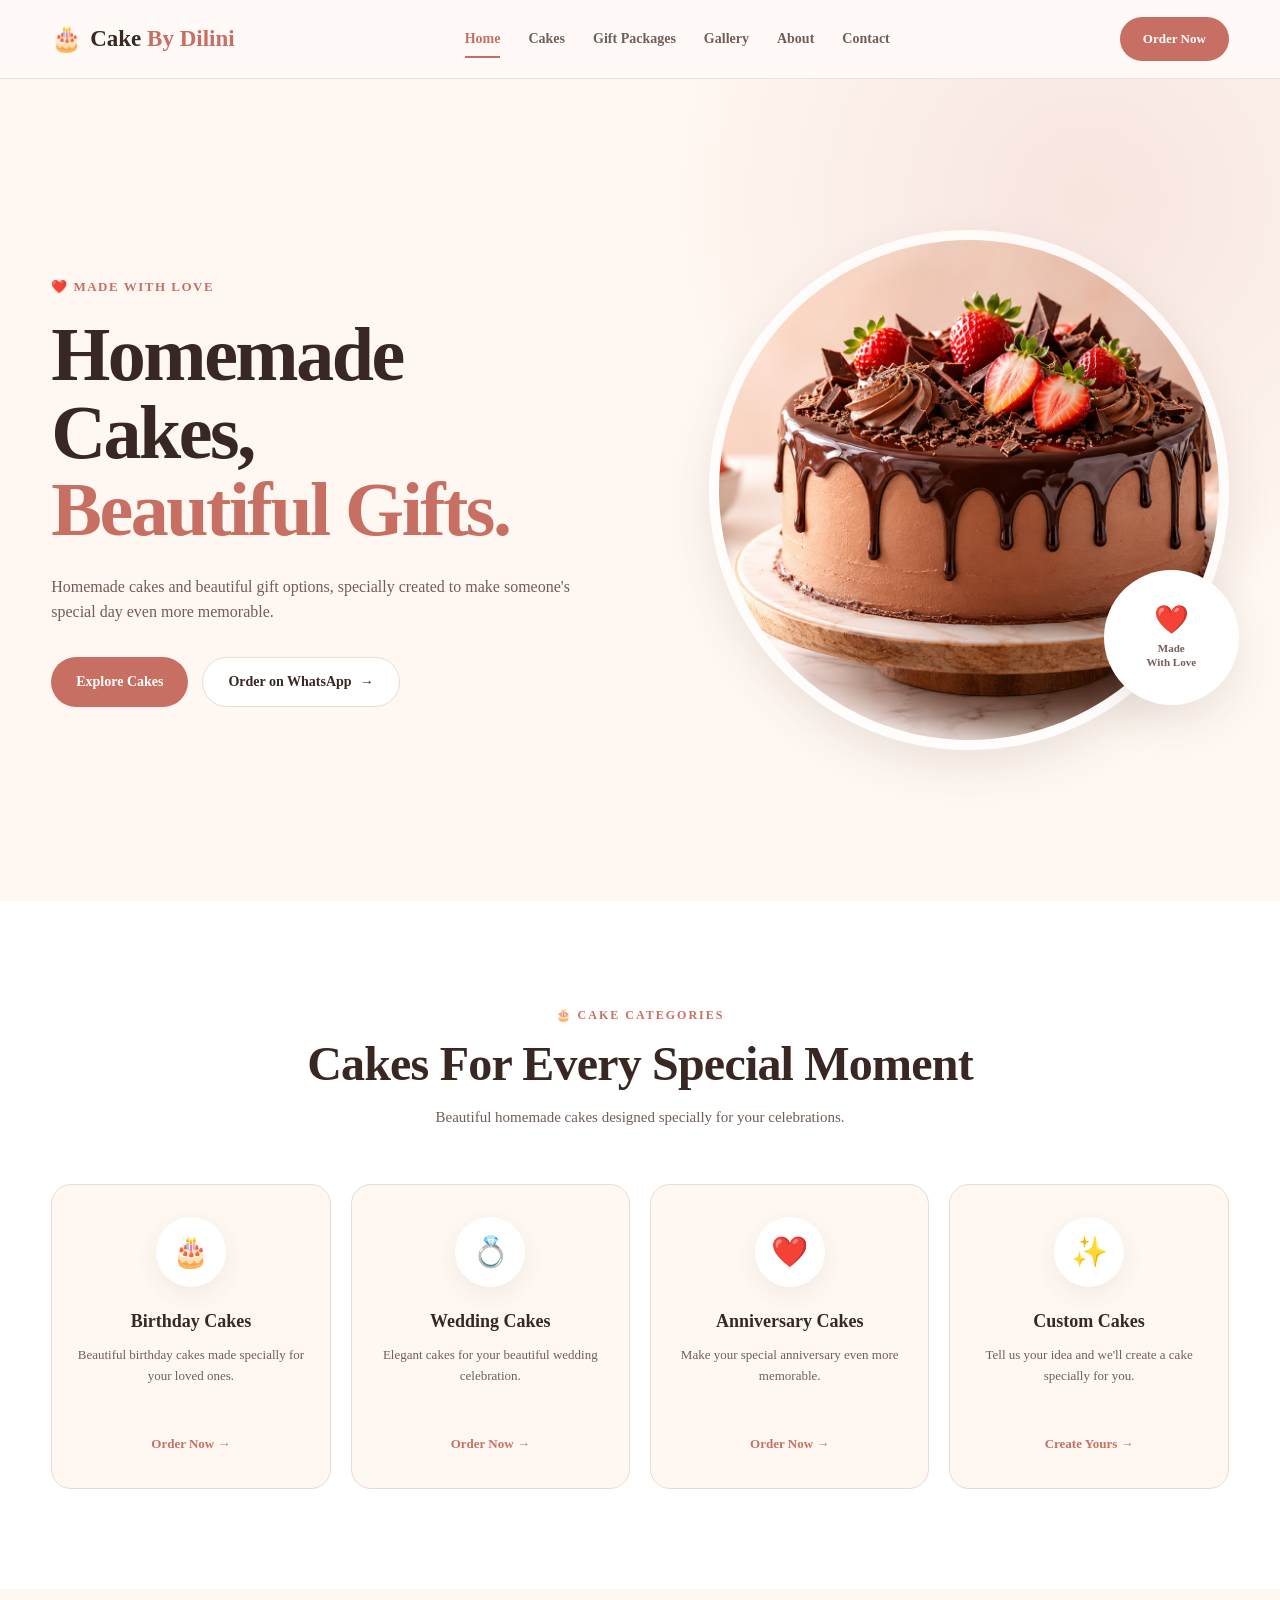
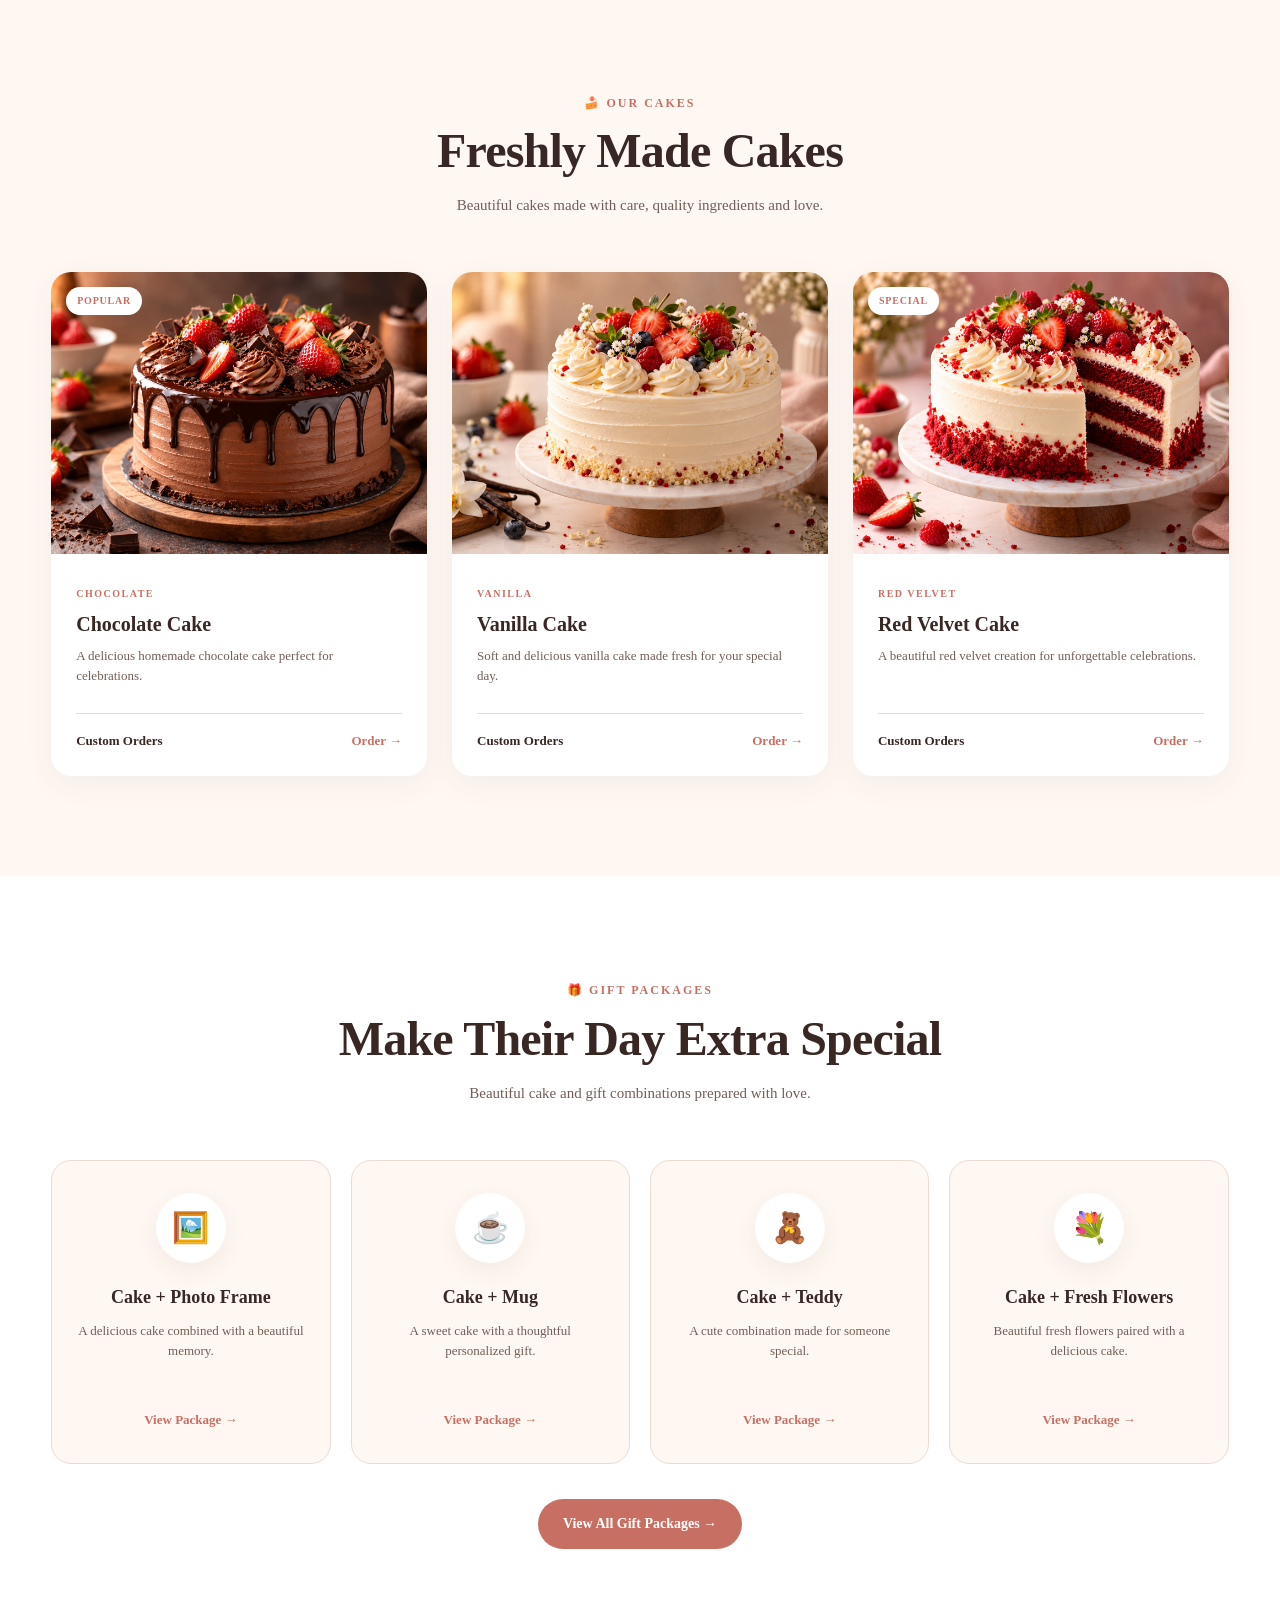
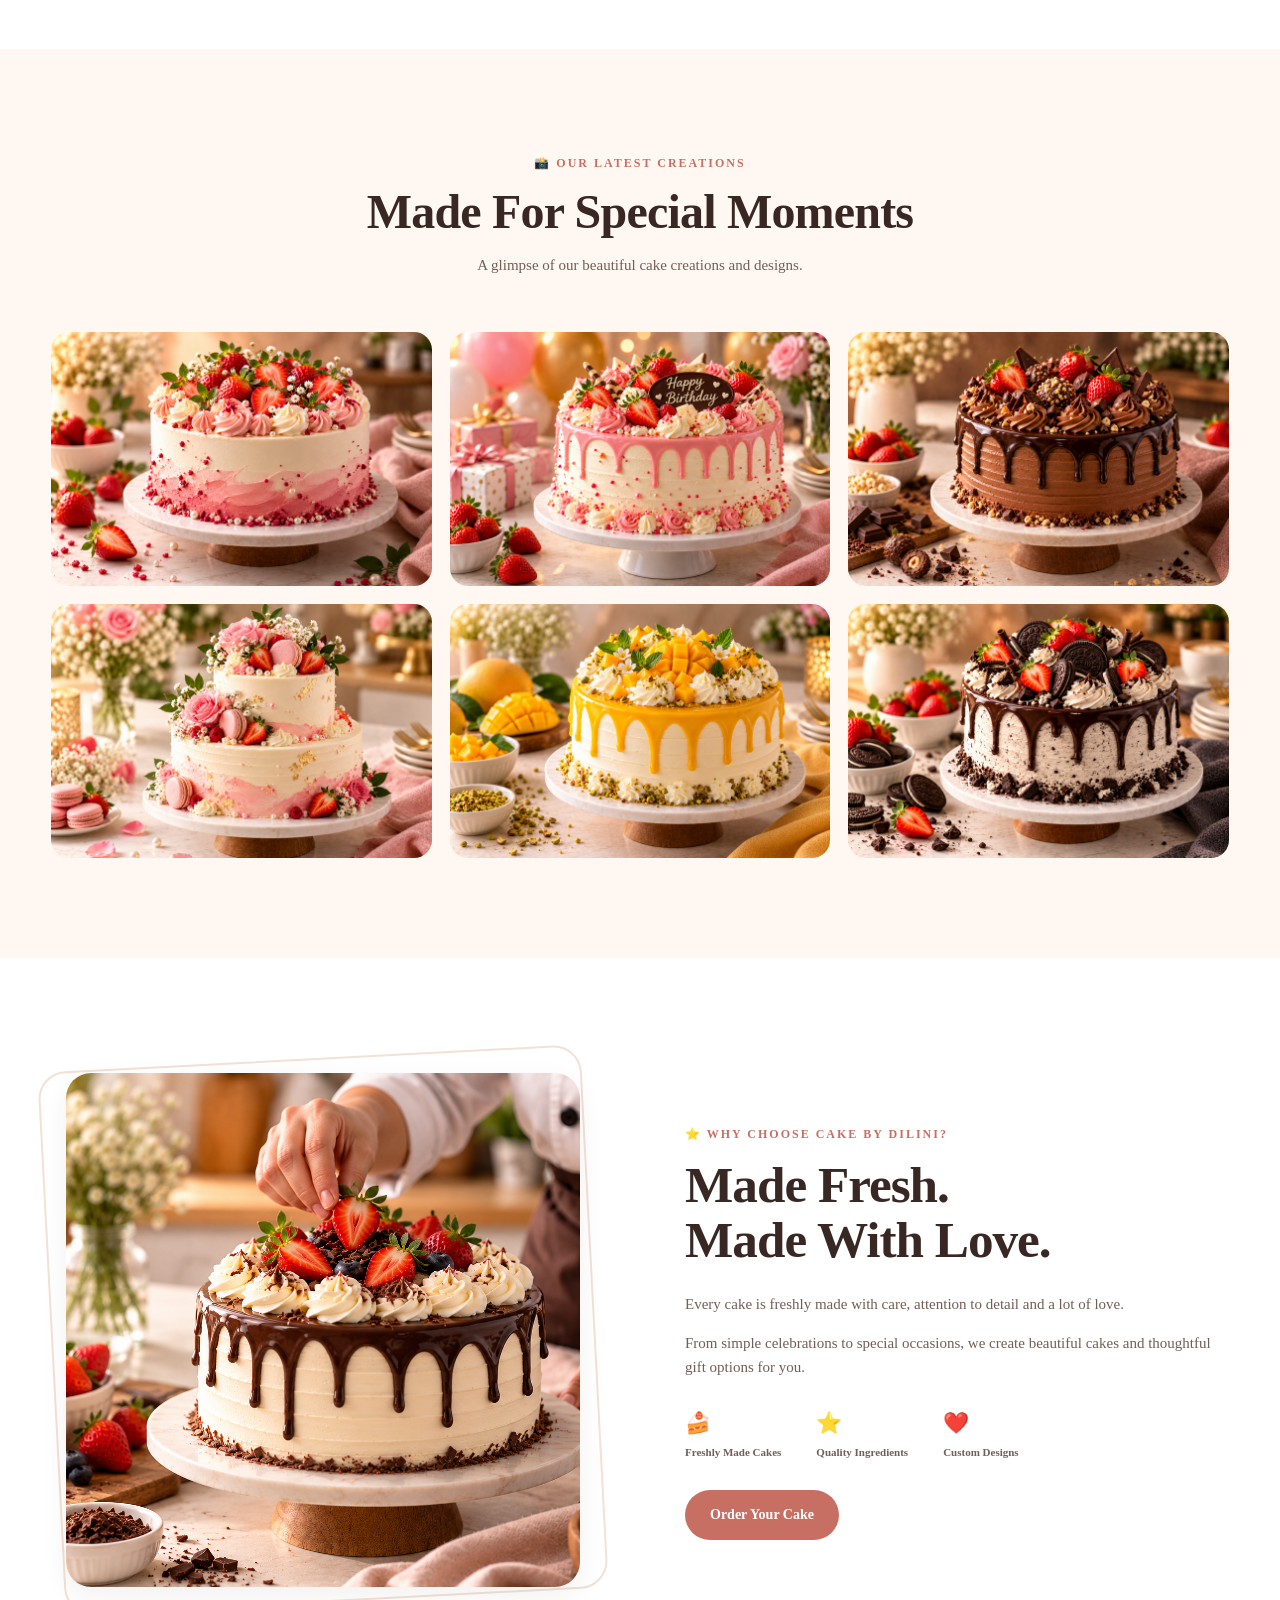
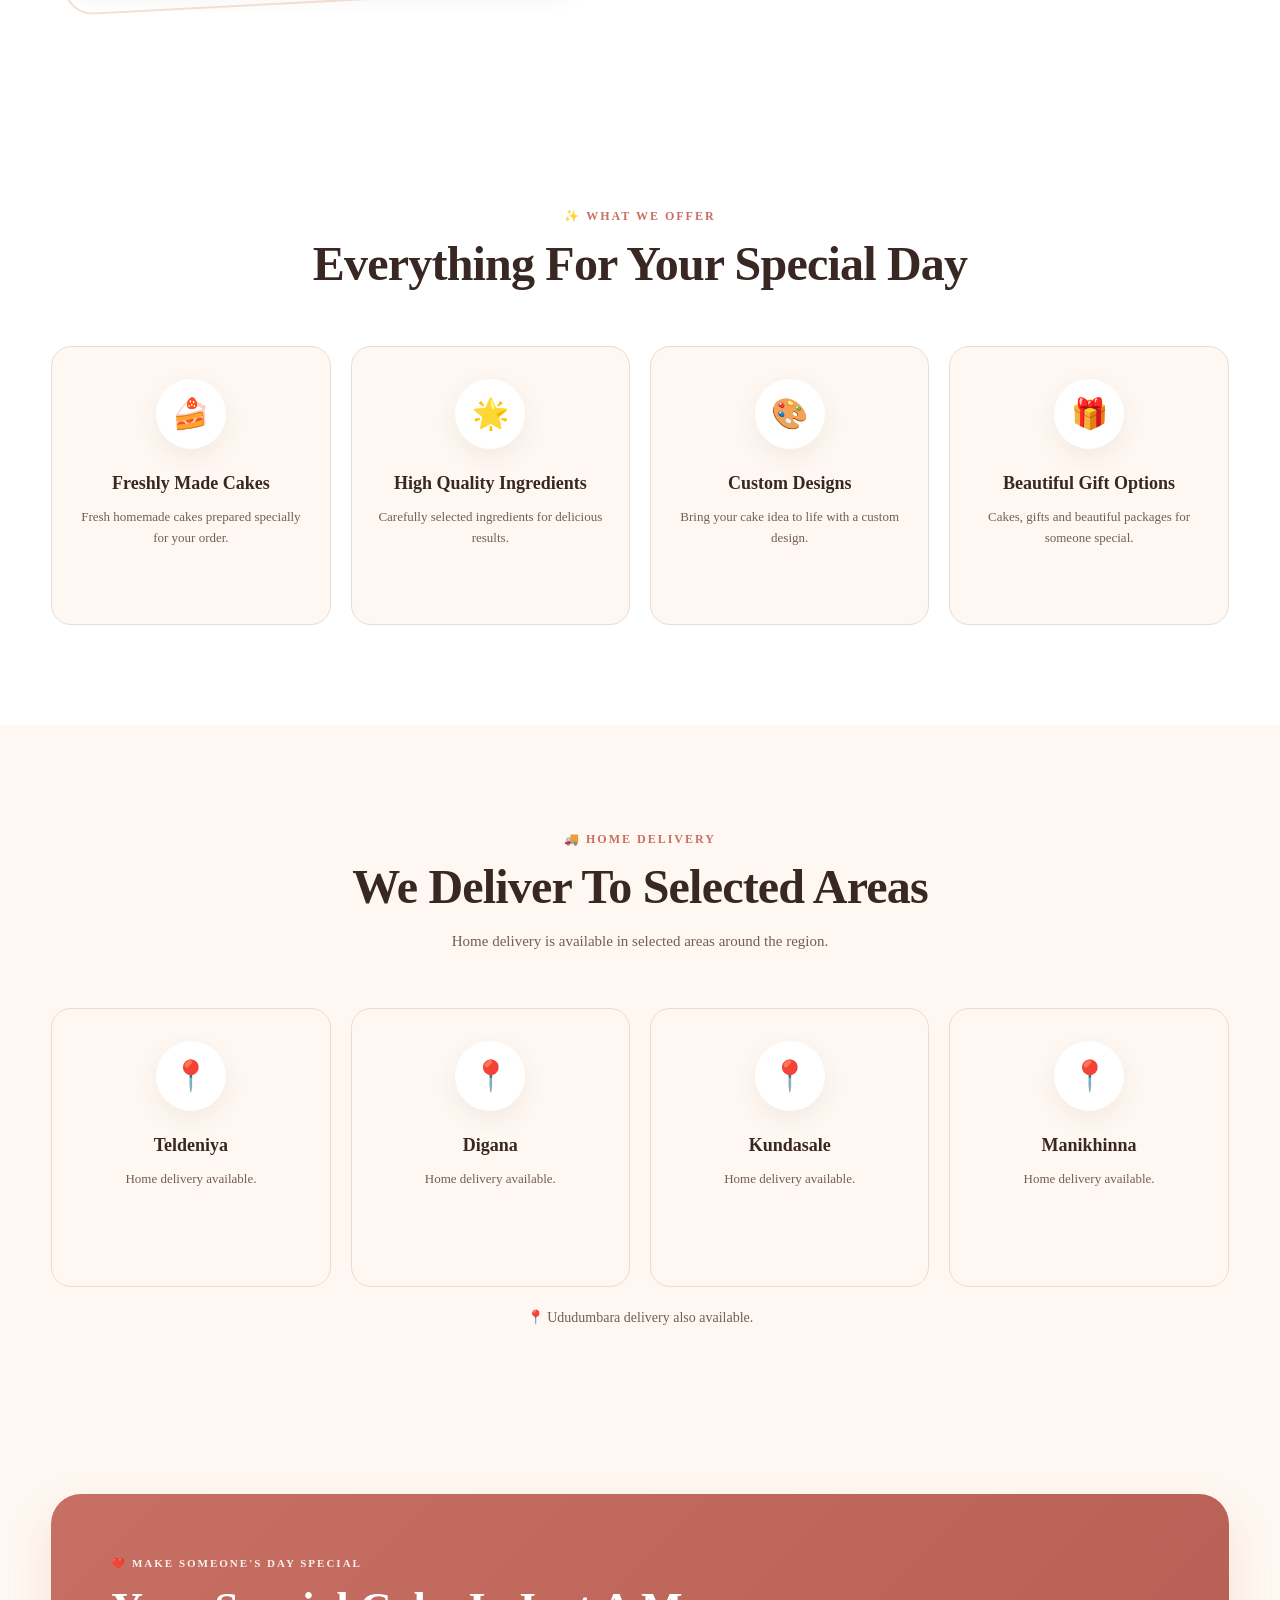
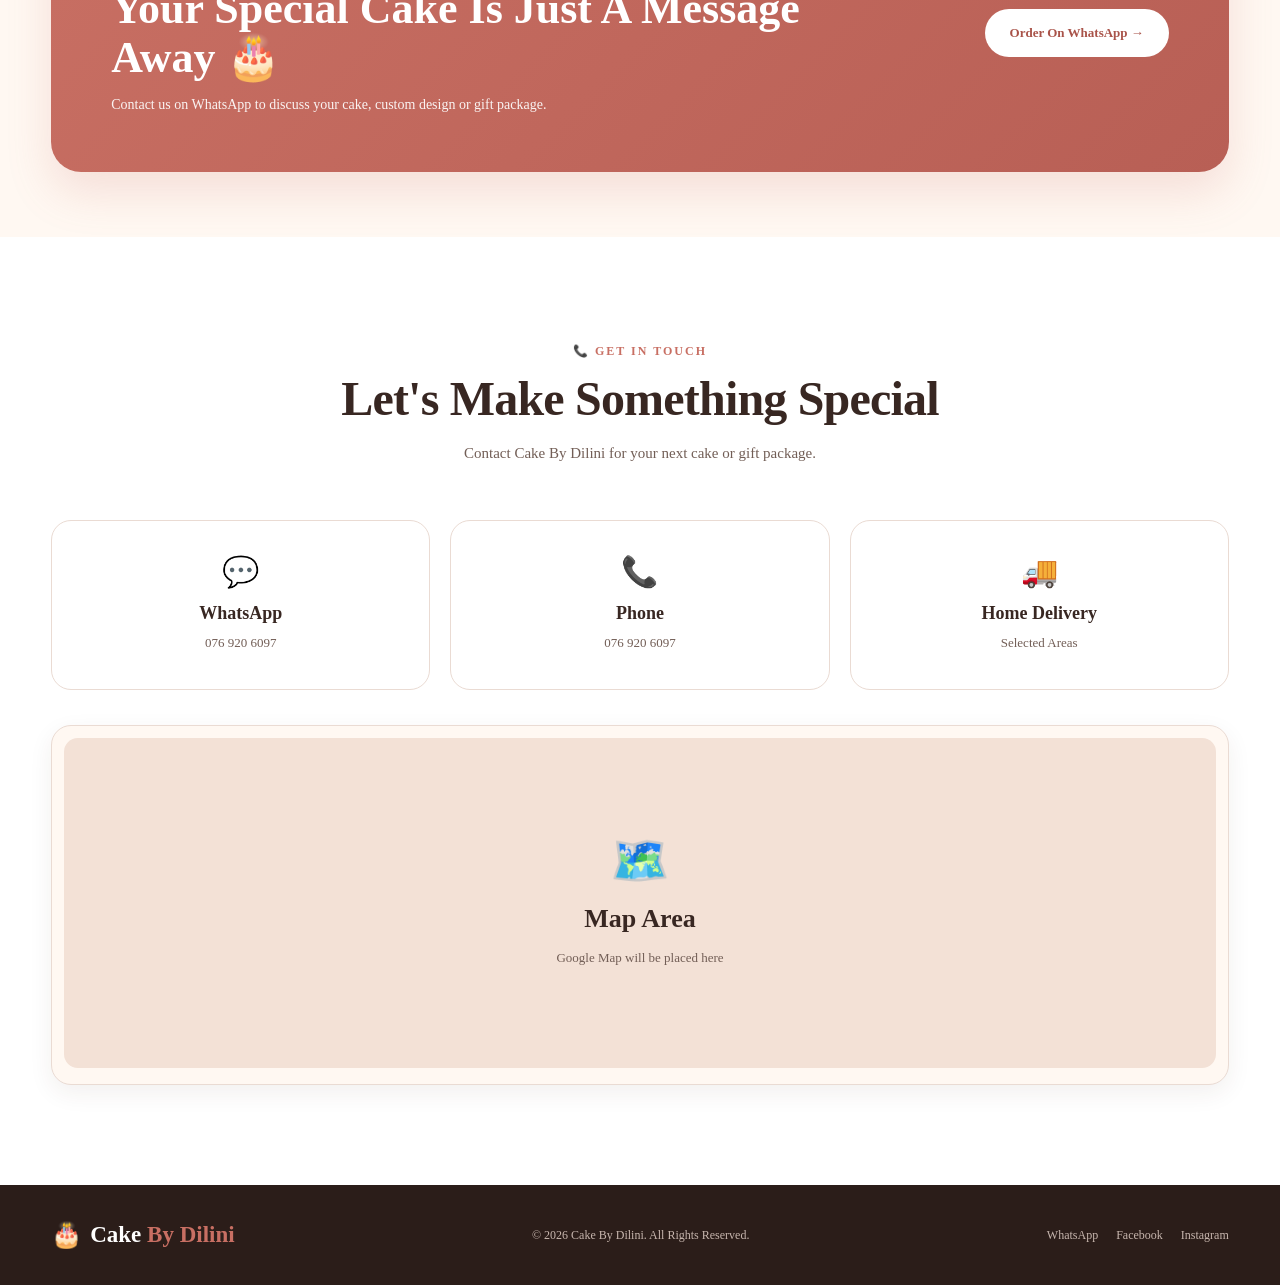
==== commit 1a1ae055: "Add files via upload" ====
--- a/index.html
+++ b/index.html
@@ -181,7 +181,7 @@
 
                     <div class="hero-image">
 
-                        <img src="Images/h.png"
+                        <img src="images/h.png"
                              alt="Beautiful homemade cake by Cake By Dilini">
 
                     </div>
@@ -377,7 +377,7 @@
 
                         <div class="cake-image">
 
-                            <img src="Images/c ca.png"
+                            <img src="images/c ca.png"
                                  alt="Chocolate cake">
 
                             <span class="cake-tag">
@@ -428,7 +428,7 @@
 
                         <div class="cake-image">
 
-                            <img src="Images/v ca.png"
+                            <img src="images/v ca.png"
                                  alt="Vanilla cake">
 
                         </div>
@@ -475,7 +475,7 @@
 
                         <div class="cake-image">
 
-                            <img src="Images/rv ca.png"
+                            <img src="images/rv ca.png"
                                  alt="Red Velvet Cake">
 
                             <span class="cake-tag">
@@ -708,7 +708,7 @@
 
                     <div class="gallery-item">
 
-                        <img src="Images/g1.png"
+                        <img src="images/g1.png"
                              alt="Cake By Dilini latest cake creation">
 
                     </div>
@@ -716,7 +716,7 @@
 
                     <div class="gallery-item">
 
-                        <img src="Images/g2.png"
+                        <img src="images/g2.png"
                              alt="Birthday cake creation">
 
                     </div>
@@ -724,7 +724,7 @@
 
                     <div class="gallery-item">
 
-                        <img src="Images/g3.png"
+                        <img src="images/g3.png"
                              alt="Chocolate cake creation">
 
                     </div>
@@ -732,7 +732,7 @@
 
                     <div class="gallery-item">
 
-                        <img src="Images/g4.png"
+                        <img src="images/g4.png"
                              alt="Elegant cake creation">
 
                     </div>
@@ -740,7 +740,7 @@
 
                     <div class="gallery-item">
 
-                        <img src="Images/g5.png"
+                        <img src="images/g5.png"
                              alt="Mango cake creation">
 
                     </div>
@@ -748,8 +748,7 @@
 
                     <div class="gallery-item">
 
-                        <img src="
-                             Images/g6.png"
+                        <img src="images/g6.png"
                              alt="Cookies and cream cake creation">
 
                     </div>
@@ -775,7 +774,7 @@
 
                 <div class="about-image">
 
-                    <img src="Images/abu.png"
+                    <img src="images/abu.png"
                          alt="Fresh homemade cake by Cake By Dilini">
 
                 </div>
@@ -1352,1358 +1351,4 @@
 
 </body>
 
-</html><!DOCTYPE html>
-<html lang="en">
-
-<head>
-
-    <meta charset="UTF-8">
-
-    <meta name="viewport"
-          content="width=device-width, initial-scale=1.0">
-
-    <meta name="description"
-          content="Cake By Dilini - Homemade Cakes & Beautiful Gifts, Made With Love.">
-
-    <meta name="keywords"
-          content="Cake By Dilini, homemade cakes, birthday cakes, wedding cakes, anniversary cakes, custom cakes, gift packages">
-
-    <title>
-        CAKE BY DILINI | Homemade Cakes & Beautiful Gifts
-    </title>
-
-    <link rel="stylesheet" href="style.css">
-
-</head>
-
-
-<body>
-
-
-    <!-- =====================================================
-         HEADER
-         ===================================================== -->
-
-    <header class="header">
-
-        <div class="container nav">
-
-
-            <a href="#home"
-               class="logo">
-
-                <span class="logo-icon">
-                    🎂
-                </span>
-
-                <span>
-                    Cake
-                    <span class="logo-accent">
-                        By Dilini
-                    </span>
-                </span>
-
-            </a>
-
-
-
-            <nav class="nav-links">
-
-                <a href="#home"
-                   class="active">
-                    Home
-                </a>
-
-                <a href="#cakes">
-                    Cakes
-                </a>
-
-                <a href="#gifts">
-                    Gift Packages
-                </a>
-
-                <a href="#gallery">
-                    Gallery
-                </a>
-
-                <a href="#about">
-                    About
-                </a>
-
-                <a href="#contact">
-                    Contact
-                </a>
-
-            </nav>
-
-
-
-            <a href="https://wa.me/94769206097"
-               class="nav-button"
-               target="_blank"
-               rel="noopener">
-                Order Now
-            </a>
-
-
-        </div>
-
-    </header>
-
-
-
-    <!-- =====================================================
-         MAIN
-         ===================================================== -->
-
-    <main>
-
-
-
-        <!-- =================================================
-             HERO
-             ================================================= -->
-
-        <section class="hero"
-                 id="home">
-
-            <div class="container hero-container">
-
-
-                <div class="hero-content">
-
-
-                    <span class="hero-label">
-                        ❤️ MADE WITH LOVE
-                    </span>
-
-
-                    <h1>
-
-                        Homemade Cakes,
-
-                        <span>
-                            Beautiful Gifts.
-                        </span>
-
-                    </h1>
-
-
-                    <p>
-
-                        Homemade cakes and beautiful gift options,
-                        specially created to make someone's special
-                        day even more memorable.
-
-                    </p>
-
-
-                    <div class="hero-buttons">
-
-
-                        <a href="#cakes"
-                           class="btn btn-primary">
-                            Explore Cakes
-                        </a>
-
-
-                        <a href="https://wa.me/94769206097"
-                           class="btn btn-secondary"
-                           target="_blank"
-                           rel="noopener">
-                            Order on WhatsApp
-
-                            <span>
-                                →
-                            </span>
-
-                        </a>
-
-
-                    </div>
-
-
-                </div>
-
-
-
-                <div class="hero-visual">
-
-
-                    <div class="hero-decoration"></div>
-
-
-                    <div class="hero-image">
-
-                        <img src="Images/h.png"
-                             alt="Beautiful homemade cake by Cake By Dilini">
-
-                    </div>
-
-
-                    <div class="fresh-badge">
-
-                        <strong>
-                            ❤️
-                        </strong>
-
-                        <span>
-                            Made<br>
-                            With Love
-                        </span>
-
-                    </div>
-
-
-                </div>
-
-
-            </div>
-
-        </section>
-
-
-
-        <!-- =================================================
-             CAKE CATEGORIES
-             ================================================= -->
-
-        <section class="categories"
-                 id="cakes">
-
-            <div class="container">
-
-
-                <div class="section-heading">
-
-                    <span>
-                        🎂 CAKE CATEGORIES
-                    </span>
-
-                    <h2>
-                        Cakes For Every Special Moment
-                    </h2>
-
-                    <p>
-                        Beautiful homemade cakes designed specially
-                        for your celebrations.
-                    </p>
-
-                </div>
-
-
-
-                <div class="category-grid">
-
-
-                    <article class="category-card">
-
-                        <div class="category-icon">
-                            🎂
-                        </div>
-
-                        <h3>
-                            Birthday Cakes
-                        </h3>
-
-                        <p>
-                            Beautiful birthday cakes made specially
-                            for your loved ones.
-                        </p>
-
-                        <a href="#order">
-                            Order Now →
-                        </a>
-
-                    </article>
-
-
-
-                    <article class="category-card">
-
-                        <div class="category-icon">
-                            💍
-                        </div>
-
-                        <h3>
-                            Wedding Cakes
-                        </h3>
-
-                        <p>
-                            Elegant cakes for your beautiful
-                            wedding celebration.
-                        </p>
-
-                        <a href="#order">
-                            Order Now →
-                        </a>
-
-                    </article>
-
-
-
-                    <article class="category-card">
-
-                        <div class="category-icon">
-                            ❤️
-                        </div>
-
-                        <h3>
-                            Anniversary Cakes
-                        </h3>
-
-                        <p>
-                            Make your special anniversary even
-                            more memorable.
-                        </p>
-
-                        <a href="#order">
-                            Order Now →
-                        </a>
-
-                    </article>
-
-
-
-                    <article class="category-card">
-
-                        <div class="category-icon">
-                            ✨
-                        </div>
-
-                        <h3>
-                            Custom Cakes
-                        </h3>
-
-                        <p>
-                            Tell us your idea and we'll create
-                            a cake specially for you.
-                        </p>
-
-                        <a href="#order">
-                            Create Yours →
-                        </a>
-
-                    </article>
-
-
-                </div>
-
-            </div>
-
-        </section>
-
-
-
-        <!-- =================================================
-             FEATURED CAKES
-             ================================================= -->
-
-        <section class="featured">
-
-            <div class="container">
-
-
-                <div class="section-heading">
-
-                    <span>
-                        🍰 OUR CAKES
-                    </span>
-
-                    <h2>
-                        Freshly Made Cakes
-                    </h2>
-
-                    <p>
-                        Beautiful cakes made with care,
-                        quality ingredients and love.
-                    </p>
-
-                </div>
-
-
-
-                <div class="cake-grid">
-
-
-                    <article class="cake-card">
-
-
-                        <div class="cake-image">
-
-                            <img src="Images/c ca.png"
-                                 alt="Chocolate cake">
-
-                            <span class="cake-tag">
-                                Popular
-                            </span>
-
-                        </div>
-
-
-                        <div class="cake-content">
-
-                            <span class="cake-category">
-                                CHOCOLATE
-                            </span>
-
-                            <h3>
-                                Chocolate Cake
-                            </h3>
-
-                            <p>
-                                A delicious homemade chocolate
-                                cake perfect for celebrations.
-                            </p>
-
-
-                            <div class="cake-footer">
-
-                                <strong>
-                                    Custom Orders
-                                </strong>
-
-                                <a href="https://wa.me/94769206097"
-                                   target="_blank"
-                                   rel="noopener">
-                                    Order →
-                                </a>
-
-                            </div>
-
-                        </div>
-
-                    </article>
-
-
-
-                    <article class="cake-card">
-
-
-                        <div class="cake-image">
-
-                            <img src="Images/v ca.png"
-                                 alt="Vanilla cake">
-
-                        </div>
-
-
-                        <div class="cake-content">
-
-                            <span class="cake-category">
-                                VANILLA
-                            </span>
-
-                            <h3>
-                                Vanilla Cake
-                            </h3>
-
-                            <p>
-                                Soft and delicious vanilla cake
-                                made fresh for your special day.
-                            </p>
-
-
-                            <div class="cake-footer">
-
-                                <strong>
-                                    Custom Orders
-                                </strong>
-
-                                <a href="https://wa.me/94769206097"
-                                   target="_blank"
-                                   rel="noopener">
-                                    Order →
-                                </a>
-
-                            </div>
-
-                        </div>
-
-                    </article>
-
-
-
-                    <article class="cake-card">
-
-
-                        <div class="cake-image">
-
-                            <img src="Images/rv ca.png"
-                                 alt="Red Velvet Cake">
-
-                            <span class="cake-tag">
-                                Special
-                            </span>
-
-                        </div>
-
-
-                        <div class="cake-content">
-
-                            <span class="cake-category">
-                                RED VELVET
-                            </span>
-
-                            <h3>
-                                Red Velvet Cake
-                            </h3>
-
-                            <p>
-                                A beautiful red velvet creation
-                                for unforgettable celebrations.
-                            </p>
-
-
-                            <div class="cake-footer">
-
-                                <strong>
-                                    Custom Orders
-                                </strong>
-
-                                <a href="https://wa.me/94769206097"
-                                   target="_blank"
-                                   rel="noopener">
-                                    Order →
-                                </a>
-
-                            </div>
-
-                        </div>
-
-                    </article>
-
-
-                </div>
-
-            </div>
-
-        </section>
-
-
-
-        <!-- =================================================
-             GIFT PACKAGES
-             ================================================= -->
-
-        <section class="categories"
-                 id="gifts">
-
-            <div class="container">
-
-
-                <div class="section-heading">
-
-                    <span>
-                        🎁 GIFT PACKAGES
-                    </span>
-
-                    <h2>
-                        Make Their Day Extra Special
-                    </h2>
-
-                    <p>
-                        Beautiful cake and gift combinations
-                        prepared with love.
-                    </p>
-
-                </div>
-
-
-
-                <div class="category-grid">
-
-
-                    <article class="category-card">
-
-                        <div class="category-icon">
-                            🖼️
-                        </div>
-
-                        <h3>
-                            Cake + Photo Frame
-                        </h3>
-
-                        <p>
-                            A delicious cake combined with
-                            a beautiful memory.
-                        </p>
-
-                        <a href="#order">
-                            View Package →
-                        </a>
-
-                    </article>
-
-
-
-                    <article class="category-card">
-
-                        <div class="category-icon">
-                            ☕
-                        </div>
-
-                        <h3>
-                            Cake + Mug
-                        </h3>
-
-                        <p>
-                            A sweet cake with a thoughtful
-                            personalized gift.
-                        </p>
-
-                        <a href="#order">
-                            View Package →
-                        </a>
-
-                    </article>
-
-
-
-                    <article class="category-card">
-
-                        <div class="category-icon">
-                            🧸
-                        </div>
-
-                        <h3>
-                            Cake + Teddy
-                        </h3>
-
-                        <p>
-                            A cute combination made for
-                            someone special.
-                        </p>
-
-                        <a href="#order">
-                            View Package →
-                        </a>
-
-                    </article>
-
-
-
-                    <article class="category-card">
-
-                        <div class="category-icon">
-                            💐
-                        </div>
-
-                        <h3>
-                            Cake + Fresh Flowers
-                        </h3>
-
-                        <p>
-                            Beautiful fresh flowers paired
-                            with a delicious cake.
-                        </p>
-
-                        <a href="#order">
-                            View Package →
-                        </a>
-
-                    </article>
-
-
-                </div>
-
-
-
-                <div style="
-                        text-align:center;
-                        margin-top:35px;
-                    ">
-
-                    <a href="#order"
-                       class="btn btn-primary">
-                        View All Gift Packages →
-                    </a>
-
-                </div>
-
-
-            </div>
-
-        </section>
-
-
-
-        <!-- =================================================
-             LATEST CREATIONS
-             ================================================= -->
-
-        <section class="gallery"
-                 id="gallery">
-
-            <div class="container">
-
-
-                <div class="section-heading">
-
-                    <span>
-                        📸 OUR LATEST CREATIONS
-                    </span>
-
-                    <h2>
-                        Made For Special Moments
-                    </h2>
-
-                    <p>
-                        A glimpse of our beautiful cake
-                        creations and designs.
-                    </p>
-
-                </div>
-
-
-
-                <div class="gallery-grid">
-
-
-                    <div class="gallery-item">
-
-                        <img src="Images/g1.png"
-                             alt="Cake By Dilini latest cake creation">
-
-                    </div>
-
-
-                    <div class="gallery-item">
-
-                        <img src="Images/g2.png"
-                             alt="Birthday cake creation">
-
-                    </div>
-
-
-                    <div class="gallery-item">
-
-                        <img src="Images/g3.png"
-                             alt="Chocolate cake creation">
-
-                    </div>
-
-
-                    <div class="gallery-item">
-
-                        <img src="Images/g4.png"
-                             alt="Elegant cake creation">
-
-                    </div>
-
-
-                    <div class="gallery-item">
-
-                        <img src="Images/g5.png"
-                             alt="Mango cake creation">
-
-                    </div>
-
-
-                    <div class="gallery-item">
-
-                        <img src="
-                             Images/g6.png"
-                             alt="Cookies and cream cake creation">
-
-                    </div>
-
-
-                </div>
-
-            </div>
-
-        </section>
-
-
-
-        <!-- =================================================
-             WHY CHOOSE US
-             ================================================= -->
-
-        <section class="about"
-                 id="about">
-
-            <div class="container about-container">
-
-
-                <div class="about-image">
-
-                    <img src="images/abu.png"
-                         alt="Fresh homemade cake by Cake By Dilini">
-
-                </div>
-
-
-
-                <div class="about-content">
-
-
-                    <span class="section-label">
-                        ⭐ WHY CHOOSE CAKE BY DILINI?
-                    </span>
-
-
-                    <h2>
-                        Made Fresh.
-                        <br>
-                        Made With Love.
-                    </h2>
-
-
-                    <p>
-                        Every cake is freshly made with care,
-                        attention to detail and a lot of love.
-                    </p>
-
-
-                    <p>
-                        From simple celebrations to special
-                        occasions, we create beautiful cakes
-                        and thoughtful gift options for you.
-                    </p>
-
-
-                    <div class="about-features">
-
-
-                        <div>
-
-                            <strong>
-                                🍰
-                            </strong>
-
-                            <span>
-                                Freshly Made Cakes
-                            </span>
-
-                        </div>
-
-
-                        <div>
-
-                            <strong>
-                                ⭐
-                            </strong>
-
-                            <span>
-                                Quality Ingredients
-                            </span>
-
-                        </div>
-
-
-                        <div>
-
-                            <strong>
-                                ❤️
-                            </strong>
-
-                            <span>
-                                Custom Designs
-                            </span>
-
-                        </div>
-
-
-                    </div>
-
-
-                    <a href="https://wa.me/94769206097"
-                       class="btn btn-primary"
-                       target="_blank"
-                       rel="noopener">
-                        Order Your Cake
-                    </a>
-
-
-                </div>
-
-
-            </div>
-
-        </section>
-
-
-
-        <!-- =================================================
-             WHAT WE OFFER
-             ================================================= -->
-
-        <section class="categories">
-
-            <div class="container">
-
-
-                <div class="section-heading">
-
-                    <span>
-                        ✨ WHAT WE OFFER
-                    </span>
-
-                    <h2>
-                        Everything For Your Special Day
-                    </h2>
-
-                </div>
-
-
-
-                <div class="category-grid">
-
-
-                    <article class="category-card">
-
-                        <div class="category-icon">
-                            🍰
-                        </div>
-
-                        <h3>
-                            Freshly Made Cakes
-                        </h3>
-
-                        <p>
-                            Fresh homemade cakes prepared
-                            specially for your order.
-                        </p>
-
-                    </article>
-
-
-
-                    <article class="category-card">
-
-                        <div class="category-icon">
-                            🌟
-                        </div>
-
-                        <h3>
-                            High Quality Ingredients
-                        </h3>
-
-                        <p>
-                            Carefully selected ingredients
-                            for delicious results.
-                        </p>
-
-                    </article>
-
-
-
-                    <article class="category-card">
-
-                        <div class="category-icon">
-                            🎨
-                        </div>
-
-                        <h3>
-                            Custom Designs
-                        </h3>
-
-                        <p>
-                            Bring your cake idea to life
-                            with a custom design.
-                        </p>
-
-                    </article>
-
-
-
-                    <article class="category-card">
-
-                        <div class="category-icon">
-                            🎁
-                        </div>
-
-                        <h3>
-                            Beautiful Gift Options
-                        </h3>
-
-                        <p>
-                            Cakes, gifts and beautiful packages
-                            for someone special.
-                        </p>
-
-                    </article>
-
-
-                </div>
-
-            </div>
-
-        </section>
-
-
-
-        <!-- =================================================
-             DELIVERY
-             ================================================= -->
-
-        <section class="featured">
-
-            <div class="container">
-
-
-                <div class="section-heading">
-
-                    <span>
-                        🚚 HOME DELIVERY
-                    </span>
-
-                    <h2>
-                        We Deliver To Selected Areas
-                    </h2>
-
-                    <p>
-                        Home delivery is available in selected
-                        areas around the region.
-                    </p>
-
-                </div>
-
-
-
-                <div class="category-grid">
-
-
-                    <article class="category-card">
-
-                        <div class="category-icon">
-                            📍
-                        </div>
-
-                        <h3>
-                            Teldeniya
-                        </h3>
-
-                        <p>
-                            Home delivery available.
-                        </p>
-
-                    </article>
-
-
-
-                    <article class="category-card">
-
-                        <div class="category-icon">
-                            📍
-                        </div>
-
-                        <h3>
-                            Digana
-                        </h3>
-
-                        <p>
-                            Home delivery available.
-                        </p>
-
-                    </article>
-
-
-
-                    <article class="category-card">
-
-                        <div class="category-icon">
-                            📍
-                        </div>
-
-                        <h3>
-                            Kundasale
-                        </h3>
-
-                        <p>
-                            Home delivery available.
-                        </p>
-
-                    </article>
-
-
-
-                    <article class="category-card">
-
-                        <div class="category-icon">
-                            📍
-                        </div>
-
-                        <h3>
-                            Manikhinna
-                        </h3>
-
-                        <p>
-                            Home delivery available.
-                        </p>
-
-                    </article>
-
-
-                </div>
-
-
-
-                <p style="
-                        text-align:center;
-                        margin-top:20px;
-                        color:#725e56;
-                        font-size:14px;
-                    ">
-                    📍 Ududumbara delivery also available.
-                </p>
-
-
-            </div>
-
-        </section>
-
-
-
-        <!-- =================================================
-             ORDER CTA
-             ================================================= -->
-
-        <section class="order"
-                 id="order">
-
-            <div class="container">
-
-
-                <div class="order-box">
-
-
-                    <div class="order-content">
-
-
-                        <span>
-                            ❤️ MAKE SOMEONE'S DAY SPECIAL
-                        </span>
-
-
-                        <h2>
-                            Your Special Cake
-                            Is Just A Message Away 🎂
-                        </h2>
-
-
-                        <p>
-                            Contact us on WhatsApp to discuss
-                            your cake, custom design or gift package.
-                        </p>
-
-
-                    </div>
-
-
-                    <a href="https://wa.me/94769206097"
-                       class="order-button"
-                       target="_blank"
-                       rel="noopener">
-                        Order On WhatsApp →
-                    </a>
-
-
-                </div>
-
-            </div>
-
-        </section>
-
-
-
-        <!-- =================================================
-             CONTACT
-             ================================================= -->
-
-        <section class="contact"
-                 id="contact">
-
-            <div class="container">
-
-
-                <div class="section-heading">
-
-                    <span>
-                        📞 GET IN TOUCH
-                    </span>
-
-                    <h2>
-                        Let's Make Something Special
-                    </h2>
-
-                    <p>
-                        Contact Cake By Dilini for your next
-                        cake or gift package.
-                    </p>
-
-                </div>
-
-
-
-                <!-- CONTACT CARDS -->
-
-                <div class="contact-grid">
-
-
-                    <a class="contact-card"
-                       href="https://wa.me/94769206097"
-                       target="_blank"
-                       rel="noopener">
-
-                        <div class="contact-icon">
-                            💬
-                        </div>
-
-                        <h3>
-                            WhatsApp
-                        </h3>
-
-                        <p>
-                            076 920 6097
-                        </p>
-
-                    </a>
-
-
-
-                    <a class="contact-card"
-                       href="tel:+94769206097">
-
-                        <div class="contact-icon">
-                            📞
-                        </div>
-
-                        <h3>
-                            Phone
-                        </h3>
-
-                        <p>
-                            076 920 6097
-                        </p>
-
-                    </a>
-
-
-
-                    <div class="contact-card">
-
-                        <div class="contact-icon">
-                            🚚
-                        </div>
-
-                        <h3>
-                            Home Delivery
-                        </h3>
-
-                        <p>
-                            Selected Areas
-                        </p>
-
-                    </div>
-
-
-                </div>
-
-
-
-                <!-- =================================================
-                     MAP AREA
-                     ================================================= -->
-
-                <div class="contact-map-area">
-
-
-                    <div class="map-placeholder">
-
-                        <span class="map-icon">
-                            🗺️
-                        </span>
-
-                        <h3>
-                            Map Area
-                        </h3>
-
-                        <p>
-                            Google Map will be placed here
-                        </p>
-
-                    </div>
-
-
-                </div>
-
-
-            </div>
-
-        </section>
-
-
-    </main>
-
-
-
-    <!-- =====================================================
-         FOOTER
-         ===================================================== -->
-
-    <footer class="footer">
-
-        <div class="container footer-container">
-
-
-            <a href="#home"
-               class="logo footer-logo">
-
-                <span class="logo-icon">
-                    🎂
-                </span>
-
-                <span>
-                    Cake
-                    <span class="logo-accent">
-                        By Dilini
-                    </span>
-                </span>
-
-            </a>
-
-
-            <p>
-                © 2026 Cake By Dilini.
-                All Rights Reserved.
-            </p>
-
-
-            <div class="social-links">
-
-                <a href="https://wa.me/94769206097"
-                   target="_blank"
-                   rel="noopener">
-                    WhatsApp
-                </a>
-
-                <a href="#">
-                    Facebook
-                </a>
-
-                <a href="#">
-                    Instagram
-                </a>
-
-            </div>
-
-
-        </div>
-
-    </footer>
-
-
-
-    <!-- =====================================================
-         JAVASCRIPT
-         ===================================================== -->
-
-    <script src="script.js"></script>
-
-
-</body>
-
-</html>
+</html>
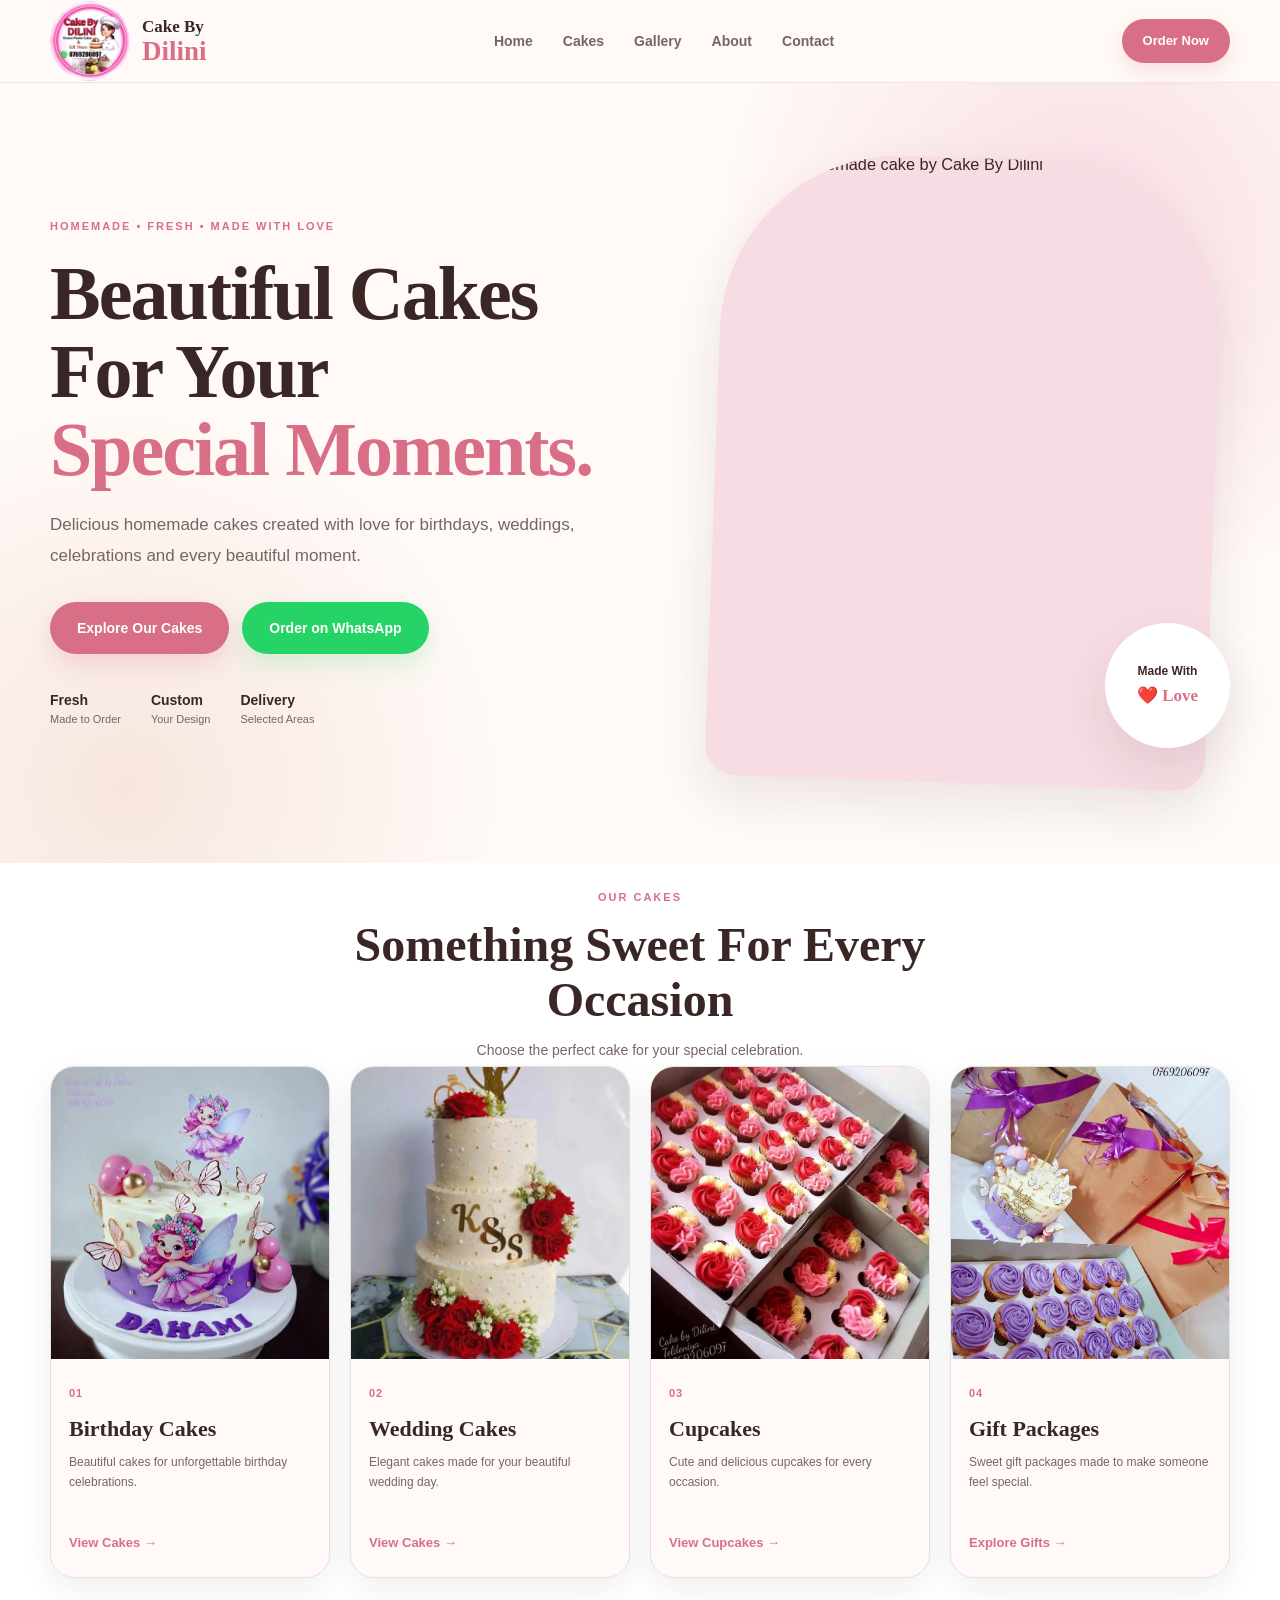
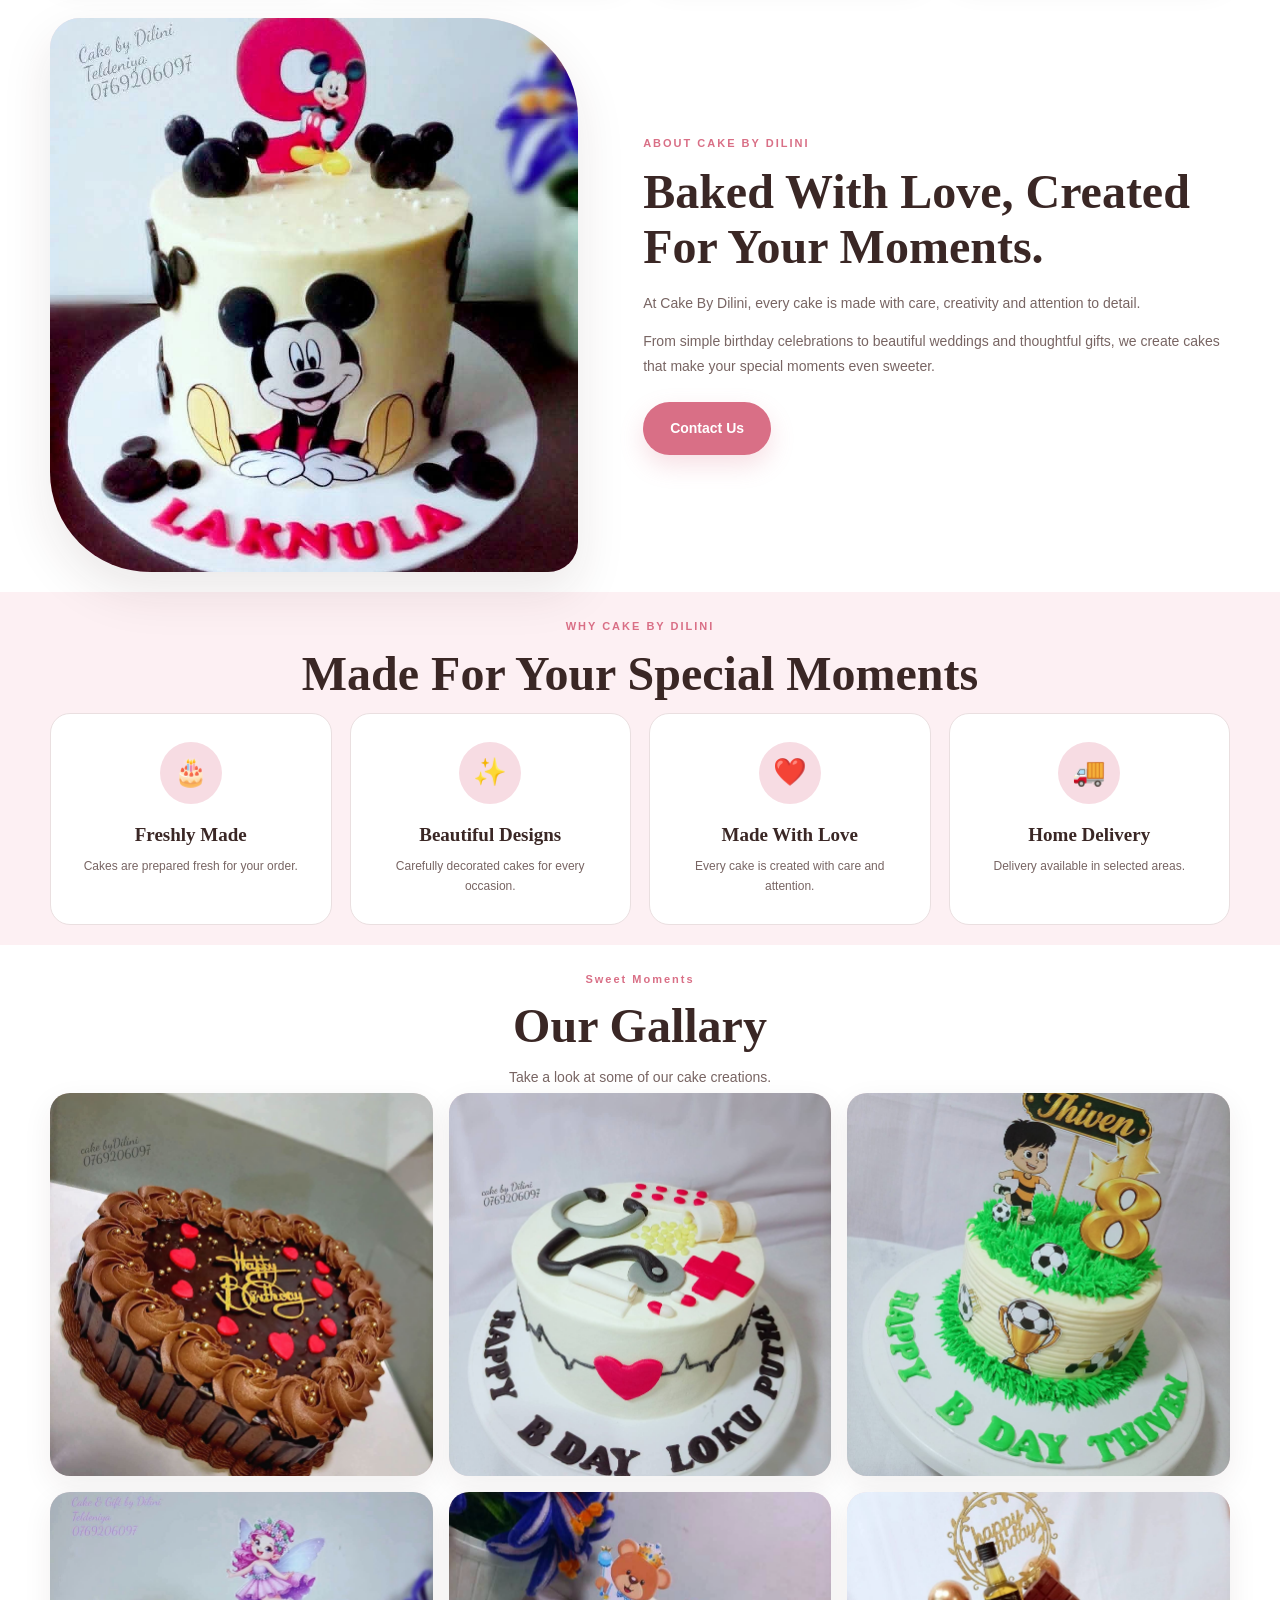
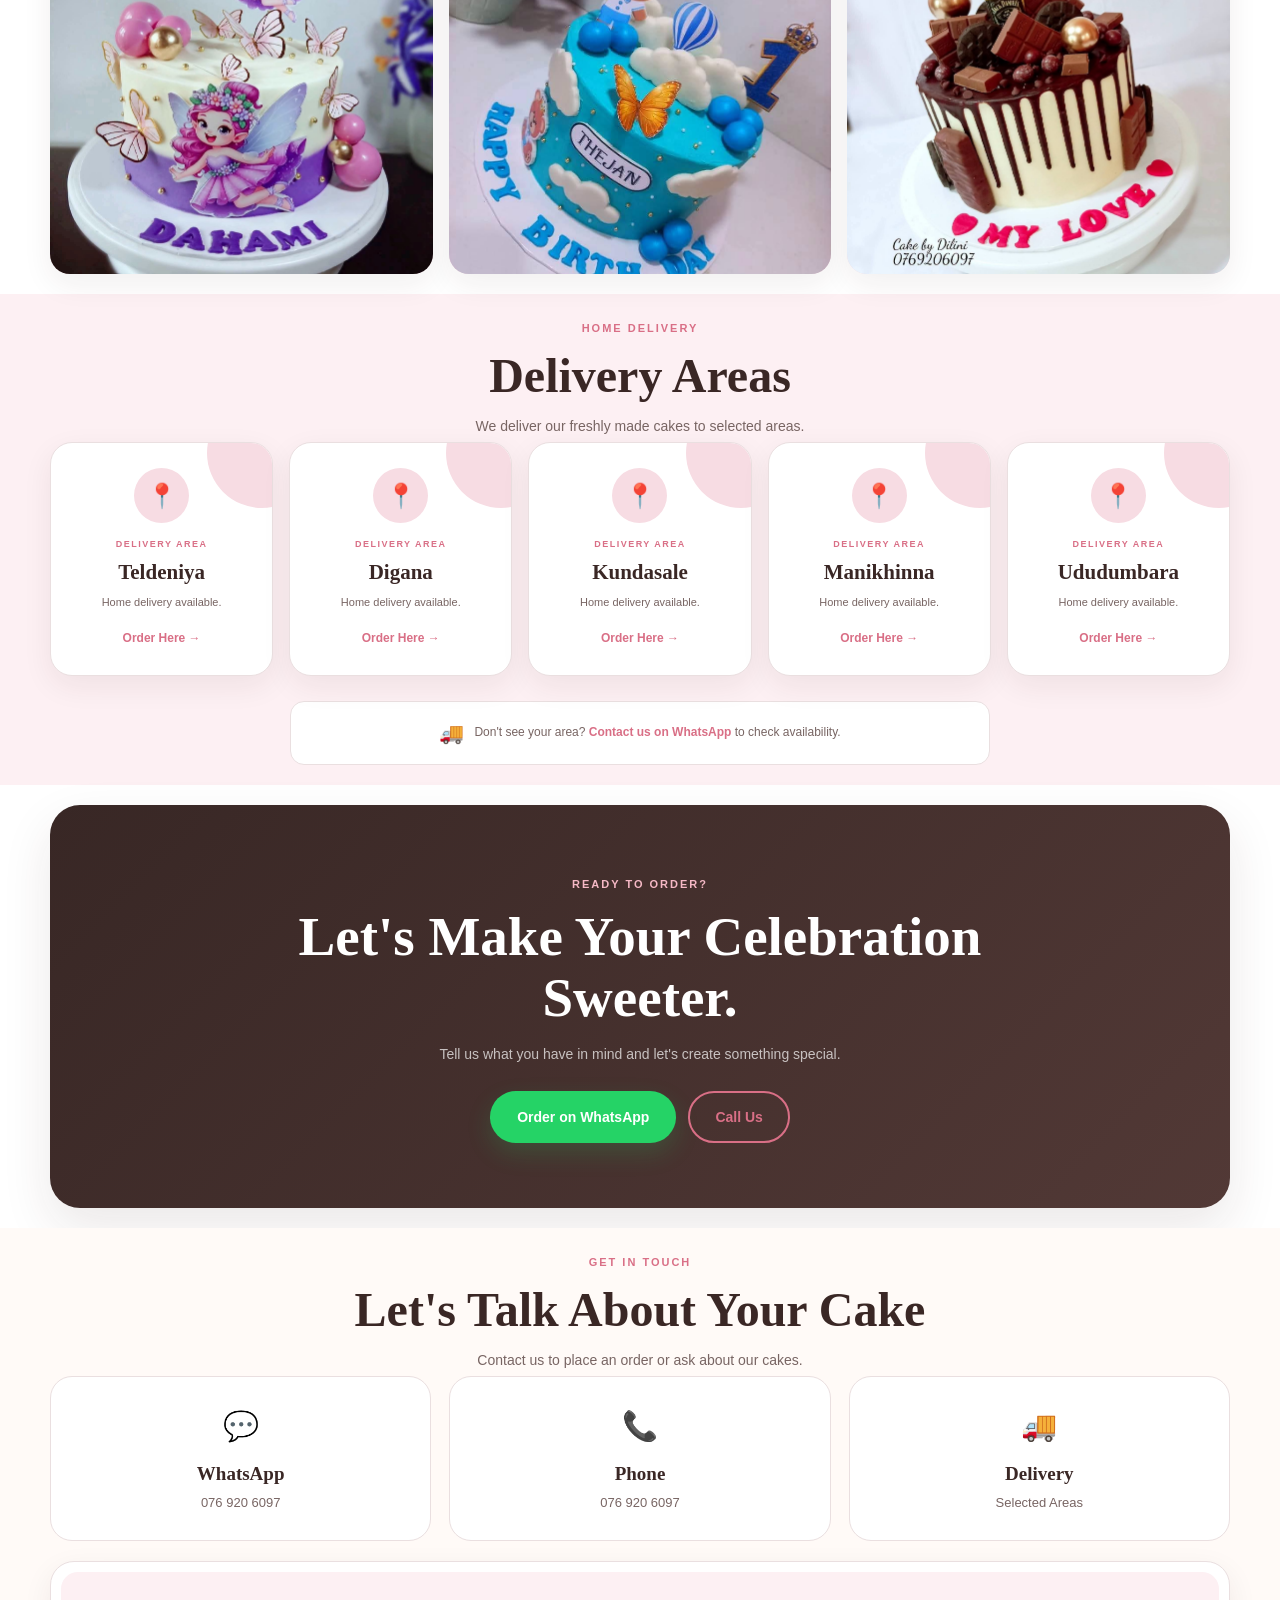
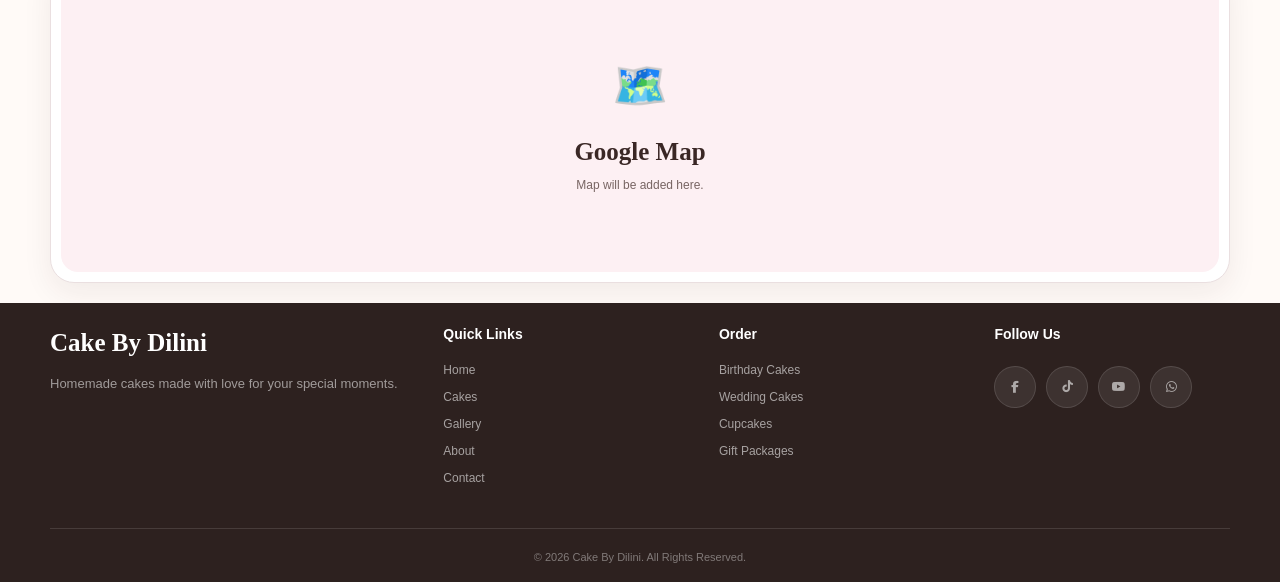
==== commit 2cdcfc12: "Add files via upload" ====
--- a/index.html
+++ b/index.html
@@ -1,1201 +1,839 @@
-<!DOCTYPE html>
+﻿<!DOCTYPE html>
 <html lang="en">
 
 <head>
-
     <meta charset="UTF-8">
-
-    <meta name="viewport"
-          content="width=device-width, initial-scale=1.0">
+    <meta name="viewport" content="width=device-width, initial-scale=1.0">
+
+    <title>Cake By Dilini | Homemade Cakes</title>
 
     <meta name="description"
-          content="Cake By Dilini - Homemade Cakes & Beautiful Gifts, Made With Love.">
-
-    <meta name="keywords"
-          content="Cake By Dilini, homemade cakes, birthday cakes, wedding cakes, anniversary cakes, custom cakes, gift packages">
-
-    <title>
-        CAKE BY DILINI | Homemade Cakes & Beautiful Gifts
-    </title>
+          content="Beautiful homemade cakes made with love by Cake By Dilini. Birthday cakes, wedding cakes, cupcakes, gift packages and custom cakes.">
 
     <link rel="stylesheet" href="style.css">
 
+    <link rel="stylesheet"
+          href="https://cdnjs.cloudflare.com/ajax/libs/font-awesome/6.7.2/css/all.min.css">
 </head>
 
-
 <body>
 
-
-    <!-- =====================================================
-         HEADER
-         ===================================================== -->
-
-    <header class="header">
-
-        <div class="container nav">
-
-
-            <a href="#home"
-               class="logo">
-
-                <span class="logo-icon">
-                    🎂
-                </span>
-
-                <span>
-                    Cake
-                    <span class="logo-accent">
-                        By Dilini
-                    </span>
-                </span>
+    <header class="site-header">
+
+        <div class="container header-inner">
+
+            <a href="index.html" class="brand">
+
+                <img src="images/LOGO.jpg"
+                     alt="Cake By Dilini Logo">
+
+                <div class="brand-text">
+                    <span>Cake By</span>
+                    <strong>Dilini</strong>
+                </div>
 
             </a>
 
-
-
-            <nav class="nav-links">
-
-                <a href="#home"
-                   class="active">
-                    Home
-                </a>
-
-                <a href="#cakes">
-                    Cakes
-                </a>
-
-                <a href="#gifts">
-                    Gift Packages
-                </a>
-
-                <a href="#gallery">
-                    Gallery
-                </a>
-
-                <a href="#about">
-                    About
-                </a>
-
-                <a href="#contact">
-                    Contact
-                </a>
-
+            <nav class="main-nav">
+                <a href="index.html">Home</a>
+                <a href="#cakes">Cakes</a>
+                <a href="#gallery">Gallery</a>
+                <a href="#about">About</a>
+                <a href="#contact">Contact</a>
             </nav>
 
-
-
             <a href="https://wa.me/94769206097"
-               class="nav-button"
+               class="header-order"
                target="_blank"
-               rel="noopener">
+               rel="noopener noreferrer">
                 Order Now
             </a>
 
-
         </div>
 
     </header>
 
 
-
-    <!-- =====================================================
-         MAIN
-         ===================================================== -->
-
     <main>
 
 
-
-        <!-- =================================================
-             HERO
-             ================================================= -->
-
-        <section class="hero"
-                 id="home">
-
-            <div class="container hero-container">
-
+        <!-- HERO -->
+
+        <section class="hero" id="home">
+
+            <div class="container hero-grid">
 
                 <div class="hero-content">
 
-
                     <span class="hero-label">
-                        ❤️ MADE WITH LOVE
+                        HOMEMADE • FRESH • MADE WITH LOVE
                     </span>
 
-
                     <h1>
-
-                        Homemade Cakes,
-
-                        <span>
-                            Beautiful Gifts.
-                        </span>
-
+                        Beautiful Cakes
+                        For Your
+                        <span>Special Moments.</span>
                     </h1>
 
-
                     <p>
-
-                        Homemade cakes and beautiful gift options,
-                        specially created to make someone's special
-                        day even more memorable.
-
+                        Delicious homemade cakes created with love
+                        for birthdays, weddings, celebrations and
+                        every beautiful moment.
                     </p>
 
-
                     <div class="hero-buttons">
-
 
                         <a href="#cakes"
                            class="btn btn-primary">
-                            Explore Cakes
+                            Explore Our Cakes
                         </a>
 
-
                         <a href="https://wa.me/94769206097"
-                           class="btn btn-secondary"
+                           class="btn btn-whatsapp"
                            target="_blank"
-                           rel="noopener">
+                           rel="noopener noreferrer">
                             Order on WhatsApp
+                        </a>
+
+                    </div>
+
+                    <div class="hero-features">
+
+                        <div>
+                            <strong>Fresh</strong>
+                            <span>Made to Order</span>
+                        </div>
+
+                        <div>
+                            <strong>Custom</strong>
+                            <span>Your Design</span>
+                        </div>
+
+                        <div>
+                            <strong>Delivery</strong>
+                            <span>Selected Areas</span>
+                        </div>
+
+                    </div>
+
+                </div>
+
+
+                <div class="hero-image">
+
+                    <div class="hero-image-frame">
+
+                        <img src="Images/h.jpg"
+                             alt="Beautiful homemade cake by Cake By Dilini">
+
+                    </div>
+
+                    <div class="hero-badge">
+
+                        <strong>Made With</strong>
+
+                        <span>❤️ Love</span>
+
+                    </div>
+
+                </div>
+
+            </div>
+
+        </section>
+
+
+        <!-- CAKE CATEGORIES -->
+
+        <section class="cakes-section" id="cakes">
+
+            <div class="container">
+
+                <div class="section-heading">
+
+                    <span>
+                        OUR CAKES
+                    </span>
+
+                    <h2>
+                        Something Sweet
+                        For Every Occasion
+                    </h2>
+
+                    <p>
+                        Choose the perfect cake for your
+                        special celebration.
+                    </p>
+
+                </div>
+
+
+                <div class="category-grid">
+
+
+                    <!-- BIRTHDAY -->
+
+                    <a href="birthday-cakes.html"
+                       class="category-card">
+
+                        <div class="category-image">
+
+                            <img src="images/Birthday/4b.jpg"
+                                 alt="Birthday Cakes">
+
+                        </div>
+
+                        <div class="category-content">
+
+                            <span>01</span>
+
+                            <h3>
+                                Birthday Cakes
+                            </h3>
+
+                            <p>
+                                Beautiful cakes for unforgettable
+                                birthday celebrations.
+                            </p>
+
+                            <strong>
+                                View Cakes →
+                            </strong>
+
+                        </div>
+
+                    </a>
+
+
+                    <!-- WEDDING -->
+
+                    <a href="wedding-cakes.html"
+                       class="category-card">
+
+                        <div class="category-image">
+
+                            <img src="images/Vedding/1v.jpg"
+                                 alt="Wedding Cakes">
+
+                        </div>
+
+                        <div class="category-content">
+
+                            <span>02</span>
+
+                            <h3>
+                                Wedding Cakes
+                            </h3>
+
+                            <p>
+                                Elegant cakes made for your
+                                beautiful wedding day.
+                            </p>
+
+                            <strong>
+                                View Cakes →
+                            </strong>
+
+                        </div>
+
+                    </a>
+
+
+                    <!-- CUPCAKES -->
+
+                    <a href="cupcakes.html"
+                       class="category-card">
+
+                        <div class="category-image">
+
+                            <img src="images/cup cake/c1.jpg"
+                                 alt="Cupcakes">
+
+                        </div>
+
+                        <div class="category-content">
+
+                            <span>03</span>
+
+                            <h3>
+                                Cupcakes
+                            </h3>
+
+                            <p>
+                                Cute and delicious cupcakes
+                                for every occasion.
+                            </p>
+
+                            <strong>
+                                View Cupcakes →
+                            </strong>
+
+                        </div>
+
+                    </a>
+
+
+                    <!-- GIFT PACKAGES -->
+
+                    <a href="gift-pack.html"
+                       class="category-card">
+
+                        <div class="category-image">
+
+                            <img src="images/Gift Pack/1g.jpg"
+                                 alt="Gift Packages">
+
+                        </div>
+
+                        <div class="category-content">
+
+                            <span>04</span>
+
+                            <h3>
+                                Gift Packages
+                            </h3>
+
+                            <p>
+                                Sweet gift packages made to
+                                make someone feel special.
+                            </p>
+
+                            <strong>
+                                Explore Gifts →
+                            </strong>
+
+                        </div>
+
+                    </a>
+
+                </div>
+
+            </div>
+
+        </section>
+
+
+        <!-- ABOUT -->
+
+        <section class="about-section" id="about">
+
+            <div class="container about-grid">
+
+                <div class="about-image">
+
+                    <img src="images\Birthday\3b.jpg"
+                         alt="Cake By Dilini">
+
+                </div>
+
+
+                <div class="about-content">
+
+                    <span>
+                        ABOUT CAKE BY DILINI
+                    </span>
+
+                    <h2>
+                        Baked With Love,
+                        Created For Your Moments.
+                    </h2>
+
+                    <p>
+                        At Cake By Dilini, every cake is made
+                        with care, creativity and attention to
+                        detail.
+                    </p>
+
+                    <p>
+                        From simple birthday celebrations to
+                        beautiful weddings and thoughtful gifts,
+                        we create cakes that make your special
+                        moments even sweeter.
+                    </p>
+
+                    <a href="#contact"
+                       class="btn btn-primary">
+                        Contact Us
+                    </a>
+
+                </div>
+
+            </div>
+
+        </section>
+
+
+        <!-- WHY CHOOSE US -->
+
+        <section class="why-section">
+
+            <div class="container">
+
+                <div class="section-heading">
+
+                    <span>
+                        WHY CAKE BY DILINI
+                    </span>
+
+                    <h2>
+                        Made For Your Special Moments
+                    </h2>
+
+                </div>
+
+
+                <div class="why-grid">
+
+                    <div class="why-card">
+
+                        <div class="why-icon">
+                            🎂
+                        </div>
+
+                        <h3>
+                            Freshly Made
+                        </h3>
+
+                        <p>
+                            Cakes are prepared fresh
+                            for your order.
+                        </p>
+
+                    </div>
+
+
+                    <div class="why-card">
+
+                        <div class="why-icon">
+                            ✨
+                        </div>
+
+                        <h3>
+                            Beautiful Designs
+                        </h3>
+
+                        <p>
+                            Carefully decorated cakes
+                            for every occasion.
+                        </p>
+
+                    </div>
+                    <div class="why-card">
+
+                        <div class="why-icon">
+                            ❤️
+                        </div>
+
+                        <h3>
+                            Made With Love
+                        </h3>
+
+                        <p>
+                            Every cake is created with
+                            care and attention.
+                        </p>
+
+                    </div>
+
+
+                    <div class="why-card">
+
+                        <div class="why-icon">
+                            🚚
+                        </div>
+
+                        <h3>
+                            Home Delivery
+                        </h3>
+
+                        <p>
+                            Delivery available in
+                            selected areas.
+                        </p>
+
+                    </div>
+
+                </div>
+
+            </div>
+
+        </section>
+
+
+        <!-- GALLERY -->
+
+        <section class="gallery-section" id="gallery">
+
+            <div class="container">
+
+                <div class="section-heading">
+
+                    <span>
+                        Sweet Moments
+                    </span>
+
+                    <h2>
+                        Our Gallary
+                    </h2>
+
+                    <p>
+                        Take a look at some of our cake creations.
+                    </p>
+
+                </div>
+
+
+                <div class="gallery-grid">
+
+                    <div class="gallery-item">
+                        <img src="images/Birthday/9b.jpg"
+                             alt="Cake By Dilini">
+                    </div>
+
+                    <div class="gallery-item">
+                        <img src="images/Birthday/10b.jpg"
+                             alt="Cake By Dilini">
+                    </div>
+
+                    <div class="gallery-item">
+                        <img src="images/Birthday/11b.jpg"
+                             alt="Cake By Dilini">
+                    </div>
+
+                    <div class="gallery-item">
+                        <img src="images/Birthday/4b.jpg"
+                             alt="Cake By Dilini">
+                    </div>
+
+                    <div class="gallery-item">
+                        <img src="images/Birthday/5b.jpg"
+                             alt="Cake By Dilini">
+                    </div>
+
+                    <div class="gallery-item">
+                        <img src="images/Birthday/6b.jpg"
+                             alt="Cake By Dilini">
+                    </div>
+
+                </div>
+
+            </div>
+
+        </section>
+
+
+     
+
+
+        <!-- DELIVERY AREAS -->
+
+        <section class="delivery-section"
+                 id="delivery">
+
+            <div class="container">
+
+                <div class="section-heading">
+
+                    <span>
+                        HOME DELIVERY
+                    </span>
+
+                    <h2>
+                        Delivery Areas
+                    </h2>
+
+                    <p>
+                        We deliver our freshly made cakes to
+                        selected areas.
+                    </p>
+
+                </div>
+
+
+                <div class="delivery-grid">
+
+
+                    <!-- TELDENIYA -->
+
+                    <a href="https://wa.me/94769206097?text=Hi%20Cake%20By%20Dilini,%20I%20want%20to%20order%20a%20cake%20for%20Teldeniya."
+                       class="delivery-card"
+                       target="_blank"
+                       rel="noopener noreferrer">
+
+                        <div class="delivery-icon">
+                            📍
+                        </div>
+
+                        <div class="delivery-content">
 
                             <span>
-                                →
+                                DELIVERY AREA
                             </span>
 
+                            <h3>
+                                Teldeniya
+                            </h3>
+
+                            <p>
+                                Home delivery available.
+                            </p>
+
+                            <strong>
+                                Order Here →
+                            </strong>
+
+                        </div>
+
+                    </a>
+
+
+                    <!-- DIGANA -->
+
+                    <a href="https://wa.me/94769206097?text=Hi%20Cake%20By%20Dilini,%20I%20want%20to%20order%20a%20cake%20for%20Digana."
+                       class="delivery-card"
+                       target="_blank"
+                       rel="noopener noreferrer">
+
+                        <div class="delivery-icon">
+                            📍
+                        </div>
+
+                        <div class="delivery-content">
+
+                            <span>
+                                DELIVERY AREA
+                            </span>
+
+                            <h3>
+                                Digana
+                            </h3>
+
+                            <p>
+                                Home delivery available.
+                            </p>
+
+                            <strong>
+                                Order Here →
+                            </strong>
+
+                        </div>
+
+                    </a>
+
+
+                    <!-- KUNDASALE -->
+
+                    <a href="https://wa.me/94769206097?text=Hi%20Cake%20By%20Dilini,%20I%20want%20to%20order%20a%20cake%20for%20Kundasale."
+                       class="delivery-card"
+                       target="_blank"
+                       rel="noopener noreferrer">
+
+                        <div class="delivery-icon">
+                            📍
+                        </div>
+
+                        <div class="delivery-content">
+
+                            <span>
+                                DELIVERY AREA
+                            </span>
+
+                            <h3>
+                                Kundasale
+                            </h3>
+
+                            <p>
+                                Home delivery available.
+                            </p>
+
+                            <strong>
+                                Order Here →
+                            </strong>
+
+                        </div>
+
+                    </a>
+
+
+                    <!-- MANIKHINNA -->
+
+                    <a href="https://wa.me/94769206097?text=Hi%20Cake%20By%20Dilini,%20I%20want%20to%20order%20a%20cake%20for%20Manikhinna."
+                       class="delivery-card"
+                       target="_blank"
+                       rel="noopener noreferrer">
+
+                        <div class="delivery-icon">
+                            📍
+                        </div>
+
+                        <div class="delivery-content">
+
+                            <span>
+                                DELIVERY AREA
+                            </span>
+
+                            <h3>
+                                Manikhinna
+                            </h3>
+
+                            <p>
+                                Home delivery available.
+                            </p>
+
+                            <strong>
+                                Order Here →
+                            </strong>
+
+                        </div>
+
+                    </a>
+
+
+                    <!-- UDUDUMBARA -->
+
+                    <a href="https://wa.me/94769206097?text=Hi%20Cake%20By%20Dilini,%20I%20want%20to%20order%20a%20cake%20for%20Ududumbara."
+                       class="delivery-card"
+                       target="_blank"
+                       rel="noopener noreferrer">
+
+                        <div class="delivery-icon">
+                            📍
+                        </div>
+
+                        <div class="delivery-content">
+
+                            <span>
+                                DELIVERY AREA
+                            </span>
+
+                            <h3>
+                                Ududumbara
+                            </h3>
+
+                            <p>
+                                Home delivery available.
+                            </p>
+
+                            <strong>
+                                Order Here →
+                            </strong>
+
+                        </div>
+
+                    </a>
+
+                </div>
+
+
+                <div class="delivery-note">
+
+                    <span>
+                        🚚
+                    </span>
+
+                    <p>
+                        Don't see your area?
+
+                        <a href="https://wa.me/94769206097"
+                           target="_blank"
+                           rel="noopener noreferrer">
+
+                            Contact us on WhatsApp
+
                         </a>
 
-
-                    </div>
-
-
-                </div>
-
-
-
-                <div class="hero-visual">
-
-
-                    <div class="hero-decoration"></div>
-
-
-                    <div class="hero-image">
-
-                        <img src="images/h.png"
-                             alt="Beautiful homemade cake by Cake By Dilini">
-
-                    </div>
-
-
-                    <div class="fresh-badge">
-
-                        <strong>
-                            ❤️
-                        </strong>
-
-                        <span>
-                            Made<br>
-                            With Love
+                        to check availability.
+                    </p>
+
+                </div>
+
+            </div>
+
+        </section>
+
+
+        <!-- ORDER CTA -->
+
+        <section class="order-section">
+
+            <div class="container order-box">
+
+                <span>
+                    READY TO ORDER?
+                </span>
+
+                <h2>
+                    Let's Make Your
+                    Celebration Sweeter.
+                </h2>
+
+                <p>
+                    Tell us what you have in mind and
+                    let's create something special.
+                </p>
+
+
+                <div class="order-buttons">
+
+                    <a href="https://wa.me/94769206097"
+                       class="btn btn-whatsapp"
+                       target="_blank"
+                       rel="noopener noreferrer">
+
+                        Order on WhatsApp
+
+                    </a>
+
+
+                    <a href="tel:+94769206097"
+                       class="btn btn-outline">
+
+                        Call Us
+
+                    </a>
+
+                </div>
+
+            </div>
+
+        </section>
+
+
+        <!-- CONTACT -->
+
+        <section class="contact-section"
+                 id="contact">
+
+            <div class="container">
+
+                <div class="section-heading">
+
+                    <span>
+                        GET IN TOUCH
+                    </span>
+
+                    <h2>
+                        Let's Talk About Your Cake
+                    </h2>
+
+                    <p>
+                        Contact us to place an order
+                        or ask about our cakes.
+                    </p>
+
+                </div>
+
+
+                <div class="contact-grid">
+
+                    <a href="https://wa.me/94769206097"
+                       class="contact-card"
+                       target="_blank"
+                       rel="noopener noreferrer">
+
+                        <span class="contact-icon">
+                            💬
                         </span>
-
-                    </div>
-
-
-                </div>
-
-
-            </div>
-
-        </section>
-
-
-
-        <!-- =================================================
-             CAKE CATEGORIES
-             ================================================= -->
-
-        <section class="categories"
-                 id="cakes">
-
-            <div class="container">
-
-
-                <div class="section-heading">
-
-                    <span>
-                        🎂 CAKE CATEGORIES
-                    </span>
-
-                    <h2>
-                        Cakes For Every Special Moment
-                    </h2>
-
-                    <p>
-                        Beautiful homemade cakes designed specially
-                        for your celebrations.
-                    </p>
-
-                </div>
-
-
-
-                <div class="category-grid">
-
-
-                    <article class="category-card">
-
-                        <div class="category-icon">
-                            🎂
-                        </div>
-
-                        <h3>
-                            Birthday Cakes
-                        </h3>
-
-                        <p>
-                            Beautiful birthday cakes made specially
-                            for your loved ones.
-                        </p>
-
-                        <a href="#order">
-                            Order Now →
-                        </a>
-
-                    </article>
-
-
-
-                    <article class="category-card">
-
-                        <div class="category-icon">
-                            💍
-                        </div>
-
-                        <h3>
-                            Wedding Cakes
-                        </h3>
-
-                        <p>
-                            Elegant cakes for your beautiful
-                            wedding celebration.
-                        </p>
-
-                        <a href="#order">
-                            Order Now →
-                        </a>
-
-                    </article>
-
-
-
-                    <article class="category-card">
-
-                        <div class="category-icon">
-                            ❤️
-                        </div>
-
-                        <h3>
-                            Anniversary Cakes
-                        </h3>
-
-                        <p>
-                            Make your special anniversary even
-                            more memorable.
-                        </p>
-
-                        <a href="#order">
-                            Order Now →
-                        </a>
-
-                    </article>
-
-
-
-                    <article class="category-card">
-
-                        <div class="category-icon">
-                            ✨
-                        </div>
-
-                        <h3>
-                            Custom Cakes
-                        </h3>
-
-                        <p>
-                            Tell us your idea and we'll create
-                            a cake specially for you.
-                        </p>
-
-                        <a href="#order">
-                            Create Yours →
-                        </a>
-
-                    </article>
-
-
-                </div>
-
-            </div>
-
-        </section>
-
-
-
-        <!-- =================================================
-             FEATURED CAKES
-             ================================================= -->
-
-        <section class="featured">
-
-            <div class="container">
-
-
-                <div class="section-heading">
-
-                    <span>
-                        🍰 OUR CAKES
-                    </span>
-
-                    <h2>
-                        Freshly Made Cakes
-                    </h2>
-
-                    <p>
-                        Beautiful cakes made with care,
-                        quality ingredients and love.
-                    </p>
-
-                </div>
-
-
-
-                <div class="cake-grid">
-
-
-                    <article class="cake-card">
-
-
-                        <div class="cake-image">
-
-                            <img src="images/c ca.png"
-                                 alt="Chocolate cake">
-
-                            <span class="cake-tag">
-                                Popular
-                            </span>
-
-                        </div>
-
-
-                        <div class="cake-content">
-
-                            <span class="cake-category">
-                                CHOCOLATE
-                            </span>
-
-                            <h3>
-                                Chocolate Cake
-                            </h3>
-
-                            <p>
-                                A delicious homemade chocolate
-                                cake perfect for celebrations.
-                            </p>
-
-
-                            <div class="cake-footer">
-
-                                <strong>
-                                    Custom Orders
-                                </strong>
-
-                                <a href="https://wa.me/94769206097"
-                                   target="_blank"
-                                   rel="noopener">
-                                    Order →
-                                </a>
-
-                            </div>
-
-                        </div>
-
-                    </article>
-
-
-
-                    <article class="cake-card">
-
-
-                        <div class="cake-image">
-
-                            <img src="images/v ca.png"
-                                 alt="Vanilla cake">
-
-                        </div>
-
-
-                        <div class="cake-content">
-
-                            <span class="cake-category">
-                                VANILLA
-                            </span>
-
-                            <h3>
-                                Vanilla Cake
-                            </h3>
-
-                            <p>
-                                Soft and delicious vanilla cake
-                                made fresh for your special day.
-                            </p>
-
-
-                            <div class="cake-footer">
-
-                                <strong>
-                                    Custom Orders
-                                </strong>
-
-                                <a href="https://wa.me/94769206097"
-                                   target="_blank"
-                                   rel="noopener">
-                                    Order →
-                                </a>
-
-                            </div>
-
-                        </div>
-
-                    </article>
-
-
-
-                    <article class="cake-card">
-
-
-                        <div class="cake-image">
-
-                            <img src="images/rv ca.png"
-                                 alt="Red Velvet Cake">
-
-                            <span class="cake-tag">
-                                Special
-                            </span>
-
-                        </div>
-
-
-                        <div class="cake-content">
-
-                            <span class="cake-category">
-                                RED VELVET
-                            </span>
-
-                            <h3>
-                                Red Velvet Cake
-                            </h3>
-
-                            <p>
-                                A beautiful red velvet creation
-                                for unforgettable celebrations.
-                            </p>
-
-
-                            <div class="cake-footer">
-
-                                <strong>
-                                    Custom Orders
-                                </strong>
-
-                                <a href="https://wa.me/94769206097"
-                                   target="_blank"
-                                   rel="noopener">
-                                    Order →
-                                </a>
-
-                            </div>
-
-                        </div>
-
-                    </article>
-
-
-                </div>
-
-            </div>
-
-        </section>
-
-
-
-        <!-- =================================================
-             GIFT PACKAGES
-             ================================================= -->
-
-        <section class="categories"
-                 id="gifts">
-
-            <div class="container">
-
-
-                <div class="section-heading">
-
-                    <span>
-                        🎁 GIFT PACKAGES
-                    </span>
-
-                    <h2>
-                        Make Their Day Extra Special
-                    </h2>
-
-                    <p>
-                        Beautiful cake and gift combinations
-                        prepared with love.
-                    </p>
-
-                </div>
-
-
-
-                <div class="category-grid">
-
-
-                    <article class="category-card">
-
-                        <div class="category-icon">
-                            🖼️
-                        </div>
-
-                        <h3>
-                            Cake + Photo Frame
-                        </h3>
-
-                        <p>
-                            A delicious cake combined with
-                            a beautiful memory.
-                        </p>
-
-                        <a href="#order">
-                            View Package →
-                        </a>
-
-                    </article>
-
-
-
-                    <article class="category-card">
-
-                        <div class="category-icon">
-                            ☕
-                        </div>
-
-                        <h3>
-                            Cake + Mug
-                        </h3>
-
-                        <p>
-                            A sweet cake with a thoughtful
-                            personalized gift.
-                        </p>
-
-                        <a href="#order">
-                            View Package →
-                        </a>
-
-                    </article>
-
-
-
-                    <article class="category-card">
-
-                        <div class="category-icon">
-                            🧸
-                        </div>
-
-                        <h3>
-                            Cake + Teddy
-                        </h3>
-
-                        <p>
-                            A cute combination made for
-                            someone special.
-                        </p>
-
-                        <a href="#order">
-                            View Package →
-                        </a>
-
-                    </article>
-
-
-
-                    <article class="category-card">
-
-                        <div class="category-icon">
-                            💐
-                        </div>
-
-                        <h3>
-                            Cake + Fresh Flowers
-                        </h3>
-
-                        <p>
-                            Beautiful fresh flowers paired
-                            with a delicious cake.
-                        </p>
-
-                        <a href="#order">
-                            View Package →
-                        </a>
-
-                    </article>
-
-
-                </div>
-
-
-
-                <div style="
-                        text-align:center;
-                        margin-top:35px;
-                    ">
-
-                    <a href="#order"
-                       class="btn btn-primary">
-                        View All Gift Packages →
-                    </a>
-
-                </div>
-
-
-            </div>
-
-        </section>
-
-
-
-        <!-- =================================================
-             LATEST CREATIONS
-             ================================================= -->
-
-        <section class="gallery"
-                 id="gallery">
-
-            <div class="container">
-
-
-                <div class="section-heading">
-
-                    <span>
-                        📸 OUR LATEST CREATIONS
-                    </span>
-
-                    <h2>
-                        Made For Special Moments
-                    </h2>
-
-                    <p>
-                        A glimpse of our beautiful cake
-                        creations and designs.
-                    </p>
-
-                </div>
-
-
-
-                <div class="gallery-grid">
-
-
-                    <div class="gallery-item">
-
-                        <img src="images/g1.png"
-                             alt="Cake By Dilini latest cake creation">
-
-                    </div>
-
-
-                    <div class="gallery-item">
-
-                        <img src="images/g2.png"
-                             alt="Birthday cake creation">
-
-                    </div>
-
-
-                    <div class="gallery-item">
-
-                        <img src="images/g3.png"
-                             alt="Chocolate cake creation">
-
-                    </div>
-
-
-                    <div class="gallery-item">
-
-                        <img src="images/g4.png"
-                             alt="Elegant cake creation">
-
-                    </div>
-
-
-                    <div class="gallery-item">
-
-                        <img src="images/g5.png"
-                             alt="Mango cake creation">
-
-                    </div>
-
-
-                    <div class="gallery-item">
-
-                        <img src="images/g6.png"
-                             alt="Cookies and cream cake creation">
-
-                    </div>
-
-
-                </div>
-
-            </div>
-
-        </section>
-
-
-
-        <!-- =================================================
-             WHY CHOOSE US
-             ================================================= -->
-
-        <section class="about"
-                 id="about">
-
-            <div class="container about-container">
-
-
-                <div class="about-image">
-
-                    <img src="images/abu.png"
-                         alt="Fresh homemade cake by Cake By Dilini">
-
-                </div>
-
-
-
-                <div class="about-content">
-
-
-                    <span class="section-label">
-                        ⭐ WHY CHOOSE CAKE BY DILINI?
-                    </span>
-
-
-                    <h2>
-                        Made Fresh.
-                        <br>
-                        Made With Love.
-                    </h2>
-
-
-                    <p>
-                        Every cake is freshly made with care,
-                        attention to detail and a lot of love.
-                    </p>
-
-
-                    <p>
-                        From simple celebrations to special
-                        occasions, we create beautiful cakes
-                        and thoughtful gift options for you.
-                    </p>
-
-
-                    <div class="about-features">
-
-
-                        <div>
-
-                            <strong>
-                                🍰
-                            </strong>
-
-                            <span>
-                                Freshly Made Cakes
-                            </span>
-
-                        </div>
-
-
-                        <div>
-
-                            <strong>
-                                ⭐
-                            </strong>
-
-                            <span>
-                                Quality Ingredients
-                            </span>
-
-                        </div>
-
-
-                        <div>
-
-                            <strong>
-                                ❤️
-                            </strong>
-
-                            <span>
-                                Custom Designs
-                            </span>
-
-                        </div>
-
-
-                    </div>
-
-
-                    <a href="https://wa.me/94769206097"
-                       class="btn btn-primary"
-                       target="_blank"
-                       rel="noopener">
-                        Order Your Cake
-                    </a>
-
-
-                </div>
-
-
-            </div>
-
-        </section>
-
-
-
-        <!-- =================================================
-             WHAT WE OFFER
-             ================================================= -->
-
-        <section class="categories">
-
-            <div class="container">
-
-
-                <div class="section-heading">
-
-                    <span>
-                        ✨ WHAT WE OFFER
-                    </span>
-
-                    <h2>
-                        Everything For Your Special Day
-                    </h2>
-
-                </div>
-
-
-
-                <div class="category-grid">
-
-
-                    <article class="category-card">
-
-                        <div class="category-icon">
-                            🍰
-                        </div>
-
-                        <h3>
-                            Freshly Made Cakes
-                        </h3>
-
-                        <p>
-                            Fresh homemade cakes prepared
-                            specially for your order.
-                        </p>
-
-                    </article>
-
-
-
-                    <article class="category-card">
-
-                        <div class="category-icon">
-                            🌟
-                        </div>
-
-                        <h3>
-                            High Quality Ingredients
-                        </h3>
-
-                        <p>
-                            Carefully selected ingredients
-                            for delicious results.
-                        </p>
-
-                    </article>
-
-
-
-                    <article class="category-card">
-
-                        <div class="category-icon">
-                            🎨
-                        </div>
-
-                        <h3>
-                            Custom Designs
-                        </h3>
-
-                        <p>
-                            Bring your cake idea to life
-                            with a custom design.
-                        </p>
-
-                    </article>
-
-
-
-                    <article class="category-card">
-
-                        <div class="category-icon">
-                            🎁
-                        </div>
-
-                        <h3>
-                            Beautiful Gift Options
-                        </h3>
-
-                        <p>
-                            Cakes, gifts and beautiful packages
-                            for someone special.
-                        </p>
-
-                    </article>
-
-
-                </div>
-
-            </div>
-
-        </section>
-
-
-
-        <!-- =================================================
-             DELIVERY
-             ================================================= -->
-
-        <section class="featured">
-
-            <div class="container">
-
-
-                <div class="section-heading">
-
-                    <span>
-                        🚚 HOME DELIVERY
-                    </span>
-
-                    <h2>
-                        We Deliver To Selected Areas
-                    </h2>
-
-                    <p>
-                        Home delivery is available in selected
-                        areas around the region.
-                    </p>
-
-                </div>
-
-
-
-                <div class="category-grid">
-
-
-                    <article class="category-card">
-
-                        <div class="category-icon">
-                            📍
-                        </div>
-
-                        <h3>
-                            Teldeniya
-                        </h3>
-
-                        <p>
-                            Home delivery available.
-                        </p>
-
-                    </article>
-
-
-
-                    <article class="category-card">
-
-                        <div class="category-icon">
-                            📍
-                        </div>
-
-                        <h3>
-                            Digana
-                        </h3>
-
-                        <p>
-                            Home delivery available.
-                        </p>
-
-                    </article>
-
-
-
-                    <article class="category-card">
-
-                        <div class="category-icon">
-                            📍
-                        </div>
-
-                        <h3>
-                            Kundasale
-                        </h3>
-
-                        <p>
-                            Home delivery available.
-                        </p>
-
-                    </article>
-
-
-
-                    <article class="category-card">
-
-                        <div class="category-icon">
-                            📍
-                        </div>
-
-                        <h3>
-                            Manikhinna
-                        </h3>
-
-                        <p>
-                            Home delivery available.
-                        </p>
-
-                    </article>
-
-
-                </div>
-
-
-
-                <p style="
-                        text-align:center;
-                        margin-top:20px;
-                        color:#725e56;
-                        font-size:14px;
-                    ">
-                    📍 Ududumbara delivery also available.
-                </p>
-
-
-            </div>
-
-        </section>
-
-
-
-        <!-- =================================================
-             ORDER CTA
-             ================================================= -->
-
-        <section class="order"
-                 id="order">
-
-            <div class="container">
-
-
-                <div class="order-box">
-
-
-                    <div class="order-content">
-
-
-                        <span>
-                            ❤️ MAKE SOMEONE'S DAY SPECIAL
-                        </span>
-
-
-                        <h2>
-                            Your Special Cake
-                            Is Just A Message Away 🎂
-                        </h2>
-
-
-                        <p>
-                            Contact us on WhatsApp to discuss
-                            your cake, custom design or gift package.
-                        </p>
-
-
-                    </div>
-
-
-                    <a href="https://wa.me/94769206097"
-                       class="order-button"
-                       target="_blank"
-                       rel="noopener">
-                        Order On WhatsApp →
-                    </a>
-
-
-                </div>
-
-            </div>
-
-        </section>
-
-
-
-        <!-- =================================================
-             CONTACT
-             ================================================= -->
-
-        <section class="contact"
-                 id="contact">
-
-            <div class="container">
-
-
-                <div class="section-heading">
-
-                    <span>
-                        📞 GET IN TOUCH
-                    </span>
-
-                    <h2>
-                        Let's Make Something Special
-                    </h2>
-
-                    <p>
-                        Contact Cake By Dilini for your next
-                        cake or gift package.
-                    </p>
-
-                </div>
-
-
-
-                <!-- CONTACT CARDS -->
-
-                <div class="contact-grid">
-
-
-                    <a class="contact-card"
-                       href="https://wa.me/94769206097"
-                       target="_blank"
-                       rel="noopener">
-
-                        <div class="contact-icon">
-                            💬
-                        </div>
 
                         <h3>
                             WhatsApp
@@ -1208,13 +846,12 @@
                     </a>
 
 
-
-                    <a class="contact-card"
-                       href="tel:+94769206097">
-
-                        <div class="contact-icon">
+                    <a href="tel:+94769206097"
+                       class="contact-card">
+
+                        <span class="contact-icon">
                             📞
-                        </div>
+                        </span>
 
                         <h3>
                             Phone
@@ -1227,128 +864,220 @@
                     </a>
 
 
-
-                    <div class="contact-card">
-
-                        <div class="contact-icon">
-                            🚚
-                        </div>
-
-                        <h3>
-                            Home Delivery
-                        </h3>
-
-                        <p>
-                            Selected Areas
-                        </p>
-
-                    </div>
-
-
-                </div>
-
-
-
-                <!-- =================================================
-                     MAP AREA
-                     ================================================= -->
-
-                <div class="contact-map-area">
-
+                    <a href="#delivery">
+
+                        <div class="contact-card">
+
+                            <span class="contact-icon">
+                                🚚
+                            </span>
+
+                            <h3>
+                                Delivery
+                            </h3>
+
+                            <p>
+                                Selected Areas
+                            </p>
+
+                        </div>
+
+                    </a>
+
+                </div>
+
+
+                <div class="map-area">
 
                     <div class="map-placeholder">
 
-                        <span class="map-icon">
+                        <span>
                             🗺️
                         </span>
 
                         <h3>
-                            Map Area
+                            Google Map
                         </h3>
 
                         <p>
-                            Google Map will be placed here
+                            Map will be added here.
                         </p>
 
                     </div>
 
-
-                </div>
-
+                </div>
 
             </div>
 
         </section>
 
-
-    </main>
-
-
-
-    <!-- =====================================================
-         FOOTER
-         ===================================================== -->
-
-    <footer class="footer">
-
-        <div class="container footer-container">
-
-
-            <a href="#home"
-               class="logo footer-logo">
-
-                <span class="logo-icon">
-                    🎂
-                </span>
-
-                <span>
-                    Cake
-                    <span class="logo-accent">
-                        By Dilini
-                    </span>
-                </span>
-
-            </a>
-
-
-            <p>
-                © 2026 Cake By Dilini.
-                All Rights Reserved.
-            </p>
-
-
-            <div class="social-links">
-
-                <a href="https://wa.me/94769206097"
-                   target="_blank"
-                   rel="noopener">
-                    WhatsApp
-                </a>
-
-                <a href="#">
-                    Facebook
-                </a>
-
-                <a href="#">
-                    Instagram
-                </a>
+    </main>    <!-- FOOTER -->
+
+    <footer class="site-footer">
+
+        <div class="container">
+
+            <div class="footer-top">
+
+
+                <!-- BRAND -->
+
+                <div class="footer-brand">
+
+                    <a href="#home">
+                        Cake By Dilini
+                    </a>
+
+                    <p>
+                        Homemade cakes made with love
+                        for your special moments.
+                    </p>
+
+                </div>
+
+
+                <!-- QUICK LINKS -->
+
+                <div class="footer-links">
+
+                    <h3>
+                        Quick Links
+                    </h3>
+
+                    <a href="#home">
+                        Home
+                    </a>
+
+                    <a href="#cakes">
+                        Cakes
+                    </a>
+
+                    <a href="#gallery">
+                        Gallery
+                    </a>
+
+                    <a href="#about">
+                        About
+                    </a>
+
+                    <a href="#contact">
+                        Contact
+                    </a>
+
+                </div>
+
+
+                <!-- ORDER -->
+
+                <div class="footer-links">
+
+                    <h3>
+                        Order
+                    </h3>
+
+                    <a href="birthday-cakes.html">
+                        Birthday Cakes
+                    </a>
+
+                    <a href="wedding-cakes.html">
+                        Wedding Cakes
+                    </a>
+
+                    <a href="#cakes">
+                        Cupcakes
+                    </a>
+
+                    <a href="#cakes">
+                        Gift Packages
+                    </a>
+
+                </div>
+
+
+                <!-- FOLLOW US -->
+
+                <div class="footer-links footer-social">
+
+                    <h3>
+                        Follow Us
+                    </h3>
+
+                    <div class="social-buttons">
+
+
+                        <!-- FACEBOOK -->
+
+                        <a href="https://www.facebook.com/CakeGiftbyDIL"
+                           class="social-btn facebook"
+                           target="_blank"
+                           rel="noopener noreferrer"
+                           aria-label="Facebook">
+
+                            <i class="fa-brands fa-facebook-f"></i>
+
+                        </a>
+
+
+                        <!-- TIKTOK -->
+
+                        <a href="https://www.tiktok.com/@cake.by.dilini?_r=1&_t=ZS-9AGsAyC8EM9"
+                           class="social-btn tiktok"
+                           target="_blank"
+                           rel="noopener noreferrer"
+                           aria-label="TikTok">
+
+                            <i class="fa-brands fa-tiktok"></i>
+
+                        </a>
+
+
+                        <!-- YOUTUBE -->
+
+                        <a href="https://youtube.com/@cakebydilini?si=TvukxRlO6PQi5UpM"
+                           class="social-btn youtube"
+                           target="_blank"
+                           rel="noopener noreferrer"
+                           aria-label="YouTube">
+
+                            <i class="fa-brands fa-youtube"></i>
+
+                        </a>
+
+
+                        <!-- WHATSAPP -->
+
+                        <a href="https://wa.me/94769206097"
+                           class="social-btn whatsapp"
+                           target="_blank"
+                           rel="noopener noreferrer"
+                           aria-label="WhatsApp">
+
+                            <i class="fa-brands fa-whatsapp"></i>
+
+                        </a>
+
+                    </div>
+
+                </div>
 
             </div>
 
 
+            <div class="footer-bottom">
+
+                <p>
+                    © 2026 Cake By Dilini.
+                    All Rights Reserved.
+                </p>
+
+            </div>
+
         </div>
 
     </footer>
 
 
 
-    <!-- =====================================================
-         JAVASCRIPT
-         ===================================================== -->
-
-    <script src="script.js"></script>
-
-
 </body>
 
 </html>
--- a/style.css
+++ b/style.css
@@ -1,12 +1,28 @@
-/* =========================================================
+﻿/* =========================================
    CAKE BY DILINI
-   COMPLETE STYLE.CSS
-   ========================================================= */
-
-
-/* =========================================================
-   01. RESET
-   ========================================================= */
+   MAIN WEBSITE STYLE
+========================================= */
+
+:root {
+    --pink: #d96f86;
+    --pink-dark: #bd526b;
+    --rose: #f7dce3;
+    --cream: #fffaf7;
+    --cream-2: #fdf0f3;
+    --brown: #3a2725;
+    --brown-light: #786563;
+    --white: #ffffff;
+    --border: #eadfe0;
+    --shadow: 0 20px 50px rgba(55, 31, 29, 0.10);
+    --shadow-small: 0 10px 30px rgba(55, 31, 29, 0.07);
+    --radius: 24px;
+    --container: 1180px;
+}
+
+
+/* =========================================
+   RESET
+========================================= */
 
 * {
     margin: 0;
@@ -19,400 +35,461 @@
 }
 
 body {
-    font-family: "Poppins", "Segoe UI", Arial, sans-serif;
-    background: #fffaf7;
-    color: #382722;
+    font-family: Arial, Helvetica, sans-serif;
+    background: var(--cream);
+    color: var(--brown);
     line-height: 1.6;
-}
-
-body,
-button,
-input,
-textarea,
-select {
-    font-family: inherit;
 }
 
 img {
     display: block;
-    width: 100%;
     max-width: 100%;
 }
 
 a {
+    color: inherit;
     text-decoration: none;
-    color: inherit;
-}
-
-button {
-    border: none;
-    cursor: pointer;
-}
-
-
-/* =========================================================
-   02. VARIABLES
-   ========================================================= */
-
-:root {
-    --primary: #c86f63;
-    --primary-dark: #a95349;
-    --brown: #382722;
-    --brown-light: #725e56;
-    --cream: #fff8f2;
-    --cream-dark: #f3e1d6;
-    --white: #ffffff;
-    --border: #eadbd3;
-    --shadow: 0 18px 45px rgba(65, 38, 28, 0.10);
-    --shadow-small: 0 8px 25px rgba(65, 38, 28, 0.07);
-    --radius: 20px;
-    --container: 1180px;
-}
-
-
-/* =========================================================
-   03. GLOBAL
-   ========================================================= */
+}
+
+button,
+a {
+    -webkit-tap-highlight-color: transparent;
+}
+
+
+/* =========================================
+   CONTAINER
+========================================= */
 
 .container {
-    width: min(var(--container), 92%);
-    margin: 0 auto;
-}
-
-section {
-    padding: 100px 0;
-}
-
-
-/* =========================================================
-   04. SECTION HEADING
-   ========================================================= */
-
-.section-heading {
-    max-width: 700px;
-    margin: 0 auto 55px;
-    text-align: center;
-}
-
-    .section-heading > span,
-    .section-label {
-        display: inline-block;
-        color: var(--primary);
-        font-size: 12px;
+    width: min(calc(100% - 100px), var(--container));
+    margin-inline: auto;
+}
+
+
+/* =========================================
+   HEADER
+========================================= */
+
+.site-header {
+    position: sticky;
+    top: 0;
+    z-index: 1000;
+    background: rgba(255, 250, 247, 0.96);
+    border-bottom: 1px solid rgba(234, 223, 224, 0.8);
+    backdrop-filter: blur(15px);
+}
+
+.header-inner {
+    min-height: 82px;
+    display: flex;
+    align-items: center;
+    justify-content: space-between;
+    gap: 30px;
+}
+
+
+/* =========================================
+   BRAND
+========================================= */
+
+.brand {
+    display: flex;
+    align-items: center;
+    gap: 12px;
+    text-decoration: none;
+    flex-shrink: 0;
+}
+
+    .brand img {
+        width: 80px;
+        height: 80px;
+        display: block;
+        object-fit: cover;
+        border-radius: 50%;
+    }
+
+.brand-text {
+    display: flex;
+    flex-direction: column;
+    line-height: 1;
+}
+
+    .brand-text span {
+        color: var(--brown);
+        font-family: Georgia, "Times New Roman", serif;
+        font-size: 17px;
+        font-weight: 700;
+    }
+
+    .brand-text strong {
+        margin-top: 3px;
+        color: var(--pink);
+        font-family: Georgia, "Times New Roman", serif;
+        font-size: 27px;
         font-weight: 800;
-        letter-spacing: 2px;
-    }
-
-    .section-heading h2 {
-        margin-top: 10px;
-        margin-bottom: 15px;
-        color: var(--brown);
-        font-size: clamp(32px, 4vw, 48px);
-        line-height: 1.12;
-        letter-spacing: -0.8px;
-    }
-
-    .section-heading p {
+    }
+
+
+/* OLD LOGO COMPATIBILITY */
+
+.logo {
+    color: var(--brown);
+    font-family: Georgia, "Times New Roman", serif;
+    font-size: 26px;
+    font-weight: 700;
+    white-space: nowrap;
+    transition: color 0.3s ease;
+}
+
+    .logo:hover {
+        color: var(--pink);
+    }
+
+
+/* =========================================
+   NAVIGATION
+========================================= */
+
+.main-nav {
+    display: flex;
+    align-items: center;
+    gap: 30px;
+}
+
+    .main-nav a {
+        position: relative;
         color: var(--brown-light);
-        font-size: 15px;
-    }
-
-
-/* =========================================================
-   05. BUTTONS
-   ========================================================= */
+        font-size: 14px;
+        font-weight: 600;
+        padding: 8px 0;
+        transition: color 0.3s ease;
+    }
+
+        .main-nav a::after {
+            content: "";
+            position: absolute;
+            left: 0;
+            bottom: 0;
+            width: 0;
+            height: 2px;
+            background: var(--pink);
+            transition: width 0.3s ease;
+        }
+
+        .main-nav a:hover {
+            color: var(--pink);
+        }
+
+            .main-nav a:hover::after {
+                width: 100%;
+            }
+
+
+/* =========================================
+   HEADER ORDER
+========================================= */
+
+.header-order {
+    display: inline-flex;
+    align-items: center;
+    justify-content: center;
+    min-height: 44px;
+    padding: 10px 21px;
+    border-radius: 999px;
+    background: var(--pink);
+    color: var(--white);
+    font-size: 13px;
+    font-weight: 700;
+    box-shadow: 0 8px 20px rgba(217, 111, 134, 0.20);
+    transition: transform 0.3s ease, background 0.3s ease;
+}
+
+    .header-order:hover {
+        transform: translateY(-3px);
+        background: var(--pink-dark);
+    }
+
+
+/* =========================================
+   BUTTONS
+========================================= */
 
 .btn {
     display: inline-flex;
     align-items: center;
     justify-content: center;
-    gap: 8px;
     min-height: 50px;
-    padding: 0 25px;
-    border-radius: 50px;
+    padding: 13px 25px;
+    border: 2px solid transparent;
+    border-radius: 999px;
     font-size: 14px;
     font-weight: 700;
-    transition: background 0.3s ease, color 0.3s ease, transform 0.3s ease, box-shadow 0.3s ease;
-}
+    transition: transform 0.3s ease, background 0.3s ease, color 0.3s ease, border-color 0.3s ease, box-shadow 0.3s ease;
+}
+
+    .btn:hover {
+        transform: translateY(-3px);
+    }
+
+
+/* PRIMARY */
 
 .btn-primary {
-    background: var(--primary);
+    background: var(--pink);
     color: var(--white);
+    box-shadow: 0 10px 25px rgba(217, 111, 134, 0.22);
 }
 
     .btn-primary:hover {
-        background: var(--primary-dark);
-        transform: translateY(-3px);
-        box-shadow: 0 10px 25px rgba(200, 111, 99, 0.25);
-    }
-
-.btn-secondary {
-    background: var(--white);
-    color: var(--brown);
-    border: 1px solid var(--border);
-}
-
-    .btn-secondary:hover {
-        color: var(--primary);
-        border-color: var(--primary);
-        transform: translateY(-3px);
-    }
-
-
-/* =========================================================
-   06. HEADER
-   ========================================================= */
-
-.header {
-    position: sticky;
-    top: 0;
-    z-index: 1000;
-    background: rgba(255, 250, 247, 0.94);
-    backdrop-filter: blur(15px);
-    border-bottom: 1px solid rgba(234, 219, 211, 0.8);
-}
-
-.nav {
-    min-height: 78px;
-    display: flex;
-    align-items: center;
-    justify-content: space-between;
-    gap: 30px;
-}
-
-
-/* =========================================================
-   LOGO
-   ========================================================= */
-
-.logo {
-    display: flex;
-    align-items: center;
-    gap: 8px;
-    color: var(--brown);
-    font-size: 23px;
-    font-weight: 800;
-    white-space: nowrap;
-}
-
-.logo-icon {
-    font-size: 25px;
-}
-
-.logo-accent {
-    color: var(--primary);
-}
-
-
-/* =========================================================
-   NAVIGATION
-   ========================================================= */
-
-.nav-links {
-    display: flex;
-    align-items: center;
-    gap: 28px;
-}
-
-    .nav-links a {
-        position: relative;
-        color: var(--brown-light);
-        font-size: 14px;
-        font-weight: 600;
-        transition: color 0.3s ease;
-    }
-
-        .nav-links a::after {
-            content: "";
-            position: absolute;
-            left: 0;
-            bottom: -8px;
-            width: 0;
-            height: 2px;
-            background: var(--primary);
-            transition: width 0.3s ease;
-        }
-
-        .nav-links a:hover,
-        .nav-links a.active {
-            color: var(--primary);
-        }
-
-            .nav-links a:hover::after,
-            .nav-links a.active::after {
-                width: 100%;
-            }
-
-
-/* =========================================================
-   NAV BUTTON
-   ========================================================= */
-
-.nav-button {
-    display: inline-flex;
-    align-items: center;
-    justify-content: center;
-    padding: 12px 23px;
-    border-radius: 50px;
-    background: var(--primary);
+        background: var(--pink-dark);
+        box-shadow: 0 14px 30px rgba(217, 111, 134, 0.28);
+    }
+
+
+/* WHATSAPP */
+
+.btn-whatsapp {
+    background: #25d366;
     color: var(--white);
-    font-size: 13px;
-    font-weight: 700;
-    transition: background 0.3s ease, transform 0.3s ease, box-shadow 0.3s ease;
-}
-
-    .nav-button:hover {
-        background: var(--primary-dark);
-        transform: translateY(-2px);
-        box-shadow: 0 8px 20px rgba(200, 111, 99, 0.20);
-    }
-
-
-/* =========================================================
-   07. HERO
-   ========================================================= */
+    box-shadow: 0 10px 25px rgba(37, 211, 102, 0.18);
+}
+
+    .btn-whatsapp:hover {
+        background: #1fbd59;
+    }
+
+
+/* OUTLINE */
+
+.btn-outline {
+    background: transparent;
+    color: var(--pink);
+    border-color: var(--pink);
+}
+
+    .btn-outline:hover {
+        background: var(--pink);
+        color: var(--white);
+    }
+
+
+/* =========================================
+   HERO
+========================================= */
 
 .hero {
     position: relative;
-    min-height: calc(100vh - 78px);
-    display: flex;
+    overflow: hidden;
+    padding: 75px 0 80px;
+    background: radial-gradient( circle at 85% 20%, #f8dce3 0, transparent 30% ), radial-gradient( circle at 10% 90%, #f7e6df 0, transparent 28% ), var(--cream);
+}
+
+.hero-grid {
+    min-height: 560px;
+    display: grid;
+    grid-template-columns: 1fr 0.9fr;
     align-items: center;
-    padding: 80px 0;
-    overflow: hidden;
-    background: radial-gradient( circle at 85% 15%, rgba(200, 111, 99, 0.14), transparent 34% ), var(--cream);
-}
-
-.hero-container {
-    display: grid;
-    grid-template-columns: minmax(0, 1fr) minmax(0, 1fr);
-    align-items: center;
-    gap: 80px;
-}
+    gap: 60px;
+}
+
+
+/* HERO TEXT */
 
 .hero-content {
-    max-width: 600px;
+    max-width: 620px;
 }
 
 .hero-label {
     display: inline-block;
     margin-bottom: 18px;
-    color: var(--primary);
-    font-size: 13px;
+    color: var(--pink);
+    font-size: 11px;
     font-weight: 800;
-    letter-spacing: 1.5px;
+    letter-spacing: 2px;
 }
 
 .hero h1 {
+    margin-bottom: 22px;
     color: var(--brown);
-    font-size: clamp(46px, 6vw, 76px);
-    line-height: 1.02;
-    letter-spacing: -2.5px;
-    margin-bottom: 25px;
+    font-family: Georgia, "Times New Roman", serif;
+    font-size: clamp(48px, 6vw, 76px);
+    line-height: 1.03;
+    letter-spacing: -2px;
 }
 
     .hero h1 span {
         display: block;
-        color: var(--primary);
+        color: var(--pink);
     }
 
 .hero-content > p {
-    max-width: 550px;
-    margin-bottom: 32px;
+    max-width: 560px;
+    margin-bottom: 30px;
     color: var(--brown-light);
-    font-size: 16px;
-}
+    font-size: 17px;
+    line-height: 1.8;
+}
+
+
+/* HERO BUTTONS */
 
 .hero-buttons {
     display: flex;
-    align-items: center;
     flex-wrap: wrap;
-    gap: 14px;
-}
-
-
-/* =========================================================
+    gap: 13px;
+    margin-bottom: 35px;
+}
+
+
+/* HERO FEATURES */
+
+.hero-features {
+    display: flex;
+    flex-wrap: wrap;
+    gap: 30px;
+}
+
+    .hero-features div {
+        display: flex;
+        flex-direction: column;
+    }
+
+    .hero-features strong {
+        color: var(--brown);
+        font-size: 14px;
+    }
+
+    .hero-features span {
+        color: var(--brown-light);
+        font-size: 11px;
+    }
+
+
+/* =========================================
    HERO IMAGE
-   ========================================================= */
-
-.hero-visual {
-    position: relative;
-    width: min(520px, 100%);
-    margin-left: auto;
-}
-
-.hero-decoration {
-    position: absolute;
-    width: 88%;
-    aspect-ratio: 1;
-    top: 6%;
-    left: 6%;
-    border-radius: 50%;
-    background: var(--cream-dark);
-    transform: rotate(8deg);
-}
+========================================= */
 
 .hero-image {
     position: relative;
-    z-index: 2;
-    width: 100%;
-    aspect-ratio: 1;
-    padding: 10px;
-    border-radius: 50%;
-    background: rgba(255, 255, 255, 0.8);
+    display: flex;
+    justify-content: center;
+    align-items: center;
+}
+
+.hero-image-frame {
+    width: min(100%, 500px);
+    aspect-ratio: 4 / 5;
+    overflow: hidden;
+    border-radius: 180px 180px 30px 30px;
+    background: var(--rose);
     box-shadow: var(--shadow);
-    overflow: hidden;
-}
-
-    .hero-image img {
+    transform: rotate(2deg);
+}
+
+    .hero-image-frame img {
         width: 100%;
         height: 100%;
         object-fit: cover;
-        object-position: center;
-        border-radius: 50%;
-    }
-
-
-/* =========================================================
-   HERO BADGE
-   ========================================================= */
-
-.fresh-badge {
+        transform: rotate(-2deg) scale(1.02);
+        transition: transform 0.6s ease;
+    }
+
+    .hero-image-frame:hover img {
+        transform: rotate(-2deg) scale(1.07);
+    }
+
+
+/* HERO BADGE */
+
+.hero-badge {
     position: absolute;
-    z-index: 5;
-    right: -10px;
-    bottom: 45px;
-    width: 135px;
-    height: 135px;
-    display: flex;
-    flex-direction: column;
+    right: 0;
+    bottom: 35px;
+    width: 125px;
+    height: 125px;
+    display: flex;
     align-items: center;
     justify-content: center;
-    text-align: center;
+    flex-direction: column;
     border-radius: 50%;
     background: var(--white);
     box-shadow: var(--shadow);
-}
-
-    .fresh-badge strong {
-        color: var(--primary);
-        font-size: 28px;
-        line-height: 1;
-    }
-
-    .fresh-badge span {
-        margin-top: 7px;
+    text-align: center;
+}
+
+    .hero-badge strong {
+        color: var(--brown);
+        font-size: 12px;
+    }
+
+    .hero-badge span {
+        color: var(--pink);
+        font-family: Georgia, serif;
+        font-size: 17px;
+        font-weight: 700;
+    }
+
+/* =========================================
+   SECTION SPACING
+========================================= */
+
+.section {
+    padding: 20px 0;
+}
+
+.section-header {
+    margin-bottom: 15px;
+}
+
+@media (max-width: 768px) {
+    .section {
+        padding: 15px 0;
+    }
+
+    .section-header {
+        margin-bottom: 10px;
+    }
+}
+/* =========================================
+   SECTION HEADING
+========================================= */
+
+.section-heading {
+    max-width: 700px;
+    margin: 0 auto 5px;
+    text-align: center;
+}
+
+    .section-heading > span {
+        display: inline-block;
+        margin-bottom: 10px;
+        color: var(--pink);
+        font-size: 11px;
+        font-weight: 800;
+        letter-spacing: 2px;
+    }
+
+    .section-heading h2 {
+        margin-bottom: 12px;
+        color: var(--brown);
+        font-family: Georgia, serif;
+        font-size: clamp(32px, 4vw, 48px);
+        line-height: 1.15;
+    }
+
+    .section-heading p {
         color: var(--brown-light);
-        font-size: 11px;
-        font-weight: 700;
-        line-height: 1.3;
-    }
-
-
-/* =========================================================
-   08. CATEGORIES
-   ========================================================= */
-
-.categories {
+        font-size: 14px;
+    }
+
+
+/* =========================================
+   CAKES SECTION
+========================================= */
+
+.cakes-section {
+    padding: 20px 0;
     background: var(--white);
 }
 
@@ -423,392 +500,592 @@
 }
 
 .category-card {
-    padding: 32px 24px;
-    text-align: center;
+    overflow: hidden;
     background: var(--cream);
     border: 1px solid var(--border);
     border-radius: var(--radius);
-    transition: transform 0.3s ease, box-shadow 0.3s ease, border-color 0.3s ease;
+    box-shadow: var(--shadow-small);
+    transition: transform 0.4s ease, box-shadow 0.4s ease, border-color 0.4s ease;
 }
 
     .category-card:hover {
         transform: translateY(-8px);
-        border-color: transparent;
+        border-color: var(--pink);
         box-shadow: var(--shadow);
     }
 
-.category-icon {
-    width: 70px;
-    height: 70px;
-    display: flex;
-    align-items: center;
-    justify-content: center;
-    margin: 0 auto 20px;
-    border-radius: 50%;
-    background: var(--white);
-    font-size: 30px;
-    box-shadow: var(--shadow-small);
-}
-
-.category-card h3 {
-    margin-bottom: 9px;
-    color: var(--brown);
-    font-size: 18px;
-}
-
-.category-card p {
-    min-height: 67px;
-    margin-bottom: 18px;
-    color: var(--brown-light);
-    font-size: 13px;
-}
-
-.category-card a {
-    color: var(--primary);
-    font-size: 13px;
-    font-weight: 800;
-}
-
-    .category-card a:hover {
-        color: var(--primary-dark);
-    }
-
-
-/* =========================================================
-   09. FEATURED CAKES
-   ========================================================= */
-
-.featured {
+
+/* CATEGORY IMAGE */
+
+.category-image {
+    width: 100%;
+    aspect-ratio: 4 / 4.2;
+    overflow: hidden;
+    background: var(--rose);
+}
+
+    .category-image img {
+        width: 100%;
+        height: 100%;
+        object-fit: cover;
+        transition: transform 0.6s ease;
+    }
+
+.category-card:hover .category-image img {
+    transform: scale(1.08);
+}
+
+
+/* CATEGORY CONTENT */
+
+.category-content {
+    padding: 20px 18px 22px;
+}
+
+    .category-content > span {
+        color: var(--pink);
+        font-size: 11px;
+        font-weight: 800;
+        letter-spacing: 1px;
+    }
+
+    .category-content h3 {
+        margin: 6px 0 7px;
+        color: var(--brown);
+        font-family: Georgia, serif;
+        font-size: 22px;
+    }
+
+    .category-content p {
+        min-height: 60px;
+        margin-bottom: 16px;
+        color: var(--brown-light);
+        font-size: 12px;
+        line-height: 1.65;
+    }
+
+    .category-content strong {
+        color: var(--pink);
+        font-size: 13px;
+        transition: color 0.3s ease;
+    }
+
+.category-card:hover .category-content strong {
+    color: var(--pink-dark);
+}
+
+
+/* =========================================
+   FEATURED
+========================================= */
+
+.featured-section {
+    padding: 20px 0;
     background: var(--cream);
 }
 
-.cake-grid {
+.featured-grid {
     display: grid;
     grid-template-columns: repeat(3, 1fr);
-    gap: 25px;
-}
-
-.cake-card {
+    gap: 22px;
+}
+
+.featured-card {
     overflow: hidden;
     background: var(--white);
+    border: 1px solid var(--border);
     border-radius: var(--radius);
-    box-shadow: 0 8px 30px rgba(65, 38, 28, 0.06);
-    transition: transform 0.3s ease, box-shadow 0.3s ease;
-}
-
-    .cake-card:hover {
-        transform: translateY(-8px);
+    box-shadow: var(--shadow-small);
+    transition: transform 0.35s ease, box-shadow 0.35s ease;
+}
+
+    .featured-card:hover {
+        transform: translateY(-7px);
         box-shadow: var(--shadow);
     }
 
-.cake-image {
-    position: relative;
+.featured-image {
     width: 100%;
     aspect-ratio: 4 / 3;
     overflow: hidden;
 }
 
-    .cake-image img {
+    .featured-image img {
         width: 100%;
         height: 100%;
         object-fit: cover;
-        object-position: center;
         transition: transform 0.5s ease;
     }
 
-.cake-card:hover .cake-image img {
-    transform: scale(1.05);
-}
-
-.cake-tag {
-    position: absolute;
-    top: 15px;
-    left: 15px;
-    padding: 6px 11px;
-    border-radius: 30px;
+.featured-card:hover .featured-image img {
+    transform: scale(1.06);
+}
+
+.featured-content {
+    padding: 22px;
+}
+
+    .featured-content h3 {
+        margin-bottom: 7px;
+        font-family: Georgia, serif;
+        font-size: 21px;
+    }
+
+    .featured-content p {
+        margin-bottom: 14px;
+        color: var(--brown-light);
+        font-size: 13px;
+    }
+
+    .featured-content a {
+        color: var(--pink);
+        font-size: 13px;
+        font-weight: 700;
+    }
+
+
+/* =========================================
+   ABOUT
+========================================= */
+
+.about-section {
+    padding: 20px 0;
     background: var(--white);
-    color: var(--primary);
-    font-size: 10px;
+}
+
+.about-grid {
+    display: grid;
+    grid-template-columns: 0.9fr 1fr;
+    align-items: center;
+    gap: 65px;
+}
+
+.about-image {
+    overflow: hidden;
+    aspect-ratio: 1 / 1.05;
+    border-radius: 30px 100px 30px 100px;
+    background: var(--rose);
+    box-shadow: var(--shadow);
+}
+
+    .about-image img {
+        width: 100%;
+        height: 100%;
+        object-fit: cover;
+        transition: transform 0.6s ease;
+    }
+
+    .about-image:hover img {
+        transform: scale(1.05);
+    }
+
+.about-content > span {
+    display: block;
+    margin-bottom: 11px;
+    color: var(--pink);
+    font-size: 11px;
     font-weight: 800;
-    text-transform: uppercase;
-    letter-spacing: 0.8px;
-    box-shadow: var(--shadow-small);
-}
-
-.cake-content {
-    padding: 25px;
-}
-
-.cake-category {
-    color: var(--primary);
-    font-size: 10px;
-    font-weight: 800;
-    letter-spacing: 1.5px;
-}
-
-.cake-content h3 {
-    margin: 7px 0 9px;
-    color: var(--brown);
-    font-size: 20px;
-    line-height: 1.25;
-}
-
-.cake-content p {
-    min-height: 47px;
-    margin-bottom: 20px;
+    letter-spacing: 2px;
+}
+
+.about-content h2 {
+    margin-bottom: 17px;
+    font-family: Georgia, serif;
+    font-size: clamp(32px, 4vw, 48px);
+    line-height: 1.15;
+}
+
+.about-content p {
+    margin-bottom: 13px;
     color: var(--brown-light);
-    font-size: 13px;
-}
-
-.cake-footer {
+    font-size: 14px;
+    line-height: 1.8;
+}
+
+.about-content .btn {
+    margin-top: 10px;
+}
+
+
+/* =========================================
+   WHY CHOOSE US
+========================================= */
+
+.why-section {
+    padding: 20px 0;
+    background: var(--cream-2);
+}
+
+.why-grid {
+    display: grid;
+    grid-template-columns: repeat(4, 1fr);
+    gap: 18px;
+}
+
+.why-card {
+    padding: 28px 20px;
+    text-align: center;
+    background: var(--white);
+    border: 1px solid var(--border);
+    border-radius: 20px;
+    transition: transform 0.35s ease, box-shadow 0.35s ease;
+}
+
+    .why-card:hover {
+        transform: translateY(-7px);
+        box-shadow: var(--shadow-small);
+    }
+
+.why-icon {
+    width: 62px;
+    height: 62px;
     display: flex;
     align-items: center;
-    justify-content: space-between;
-    gap: 15px;
-    padding-top: 17px;
-    border-top: 1px solid var(--border);
-}
-
-    .cake-footer strong {
-        color: var(--brown);
-        font-size: 13px;
-    }
-
-    .cake-footer a {
-        color: var(--primary);
-        font-size: 13px;
-        font-weight: 800;
-    }
-
-
-/* =========================================================
-   10. ABOUT
-   ========================================================= */
-
-.about {
+    justify-content: center;
+    margin: 0 auto 16px;
+    border-radius: 50%;
+    background: var(--rose);
+    font-size: 27px;
+}
+
+.why-card h3 {
+    margin-bottom: 7px;
+    font-family: Georgia, serif;
+    font-size: 19px;
+}
+
+.why-card p {
+    color: var(--brown-light);
+    font-size: 12px;
+}
+
+
+/* =========================================
+   GALLERY
+========================================= */
+
+.gallery-section {
+    padding: 20px 0;
     background: var(--white);
-}
-
-.about-container {
-    display: grid;
-    grid-template-columns: 1fr 1fr;
-    align-items: center;
-    gap: 90px;
-}
-
-.about-image {
-    position: relative;
-    padding: 15px;
-}
-
-    .about-image::before {
-        content: "";
-        position: absolute;
-        inset: 0;
-        border: 2px solid var(--cream-dark);
-        border-radius: 28px;
-        transform: rotate(-3deg);
-    }
-
-    .about-image img {
-        position: relative;
-        z-index: 2;
-        width: 100%;
-        aspect-ratio: 1;
-        object-fit: cover;
-        object-position: center;
-        border-radius: 25px;
-        box-shadow: var(--shadow-small);
-    }
-
-.about-content {
-    max-width: 550px;
-}
-
-    .about-content h2 {
-        margin: 12px 0 24px;
-        color: var(--brown);
-        font-size: clamp(36px, 4vw, 54px);
-        line-height: 1.08;
-        letter-spacing: -1px;
-    }
-
-    .about-content p {
-        margin-bottom: 15px;
-        color: var(--brown-light);
-        font-size: 15px;
-    }
-
-.about-features {
-    display: flex;
-    align-items: flex-start;
-    gap: 35px;
-    margin: 28px 0;
-}
-
-    .about-features div {
-        display: flex;
-        flex-direction: column;
-        gap: 4px;
-    }
-
-    .about-features strong {
-        color: var(--primary);
-        font-size: 21px;
-    }
-
-    .about-features span {
-        color: var(--brown-light);
-        font-size: 11px;
-        font-weight: 600;
-    }
-
-
-/* =========================================================
-   11. GALLERY
-   ========================================================= */
-
-.gallery {
-    background: var(--cream);
 }
 
 .gallery-grid {
     display: grid;
     grid-template-columns: repeat(3, 1fr);
-    gap: 18px;
+    gap: 16px;
 }
 
 .gallery-item {
-    position: relative;
-    width: 100%;
-    aspect-ratio: 3 / 2;
     overflow: hidden;
-    border-radius: 18px;
-    background: var(--cream-dark);
+    aspect-ratio: 1 / 1;
+    border-radius: 20px;
+    background: var(--rose);
+    box-shadow: var(--shadow-small);
 }
 
     .gallery-item img {
-        display: block;
         width: 100%;
         height: 100%;
         object-fit: cover;
-        object-position: center;
-        transition: transform 0.5s ease;
+        transition: transform 0.6s ease;
     }
 
     .gallery-item:hover img {
-        transform: scale(1.04);
-    }
-
-
-/* =========================================================
-   12. ORDER
-   ========================================================= */
-
-.order {
-    padding: 65px 0;
-    background: var(--cream);
-}
-
-.order-box {
+        transform: scale(1.08);
+    }
+
+
+/* =========================================
+   DELIVERY SECTION
+========================================= */
+
+.delivery-section {
+    padding: 20px 0;
+    background: var(--cream-2);
+}
+
+
+/* DELIVERY GRID */
+
+.delivery-grid {
+    display: grid;
+    grid-template-columns: repeat(5, 1fr);
+    gap: 16px;
+}
+
+
+/* DELIVERY CARD */
+
+.delivery-card {
+    position: relative;
+    overflow: hidden;
+    min-height: 225px;
+    display: flex;
+    align-items: center;
+    justify-content: center;
+    flex-direction: column;
+    padding: 25px 16px;
+    text-align: center;
+    background: var(--white);
+    border: 1px solid var(--border);
+    border-radius: 22px;
+    box-shadow: var(--shadow-small);
+    transition: transform 0.35s ease, border-color 0.35s ease, box-shadow 0.35s ease;
+}
+
+    .delivery-card::before {
+        content: "";
+        position: absolute;
+        top: -45px;
+        right: -45px;
+        width: 110px;
+        height: 110px;
+        border-radius: 50%;
+        background: var(--rose);
+        transition: transform 0.4s ease;
+    }
+
+    .delivery-card:hover::before {
+        transform: scale(1.4);
+    }
+
+    .delivery-card:hover {
+        transform: translateY(-8px);
+        border-color: var(--pink);
+        box-shadow: var(--shadow);
+    }
+
+
+/* DELIVERY ICON */
+
+.delivery-icon {
+    position: relative;
+    z-index: 1;
+    width: 55px;
+    height: 55px;
+    display: flex;
+    align-items: center;
+    justify-content: center;
+    margin-bottom: 14px;
+    border-radius: 50%;
+    background: var(--rose);
+    font-size: 24px;
+    transition: transform 0.35s ease, background 0.35s ease;
+}
+
+.delivery-card:hover .delivery-icon {
+    transform: translateY(-4px) scale(1.05);
+    background: #f3cbd5;
+}
+
+
+/* DELIVERY CONTENT */
+
+.delivery-content {
+    position: relative;
+    z-index: 1;
+}
+
+    .delivery-content > span {
+        display: block;
+        margin-bottom: 4px;
+        color: var(--pink);
+        font-size: 9px;
+        font-weight: 800;
+        letter-spacing: 1.5px;
+    }
+
+    .delivery-content h3 {
+        margin-bottom: 5px;
+        color: var(--brown);
+        font-family: Georgia, "Times New Roman", serif;
+        font-size: 21px;
+    }
+
+    .delivery-content p {
+        margin-bottom: 12px;
+        color: var(--brown-light);
+        font-size: 11px;
+    }
+
+    .delivery-content strong {
+        color: var(--pink);
+        font-size: 12px;
+        transition: color 0.3s ease;
+    }
+
+.delivery-card:hover .delivery-content strong {
+    color: var(--pink-dark);
+}
+
+
+/* DELIVERY NOTE */
+
+.delivery-note {
+    max-width: 700px;
+    display: flex;
+    align-items: center;
+    justify-content: center;
+    gap: 10px;
+    margin: 25px auto 0;
+    padding: 15px 20px;
+    border: 1px solid var(--border);
+    border-radius: 14px;
+    background: var(--white);
+    text-align: center;
+}
+
+    .delivery-note > span {
+        font-size: 20px;
+    }
+
+    .delivery-note p {
+        color: var(--brown-light);
+        font-size: 12px;
+    }
+
+    .delivery-note a {
+        color: var(--pink);
+        font-weight: 700;
+    }
+
+        .delivery-note a:hover {
+            color: var(--pink-dark);
+        }
+
+
+/* =========================================
+   OLD DELIVERY BOX
+   Kept for compatibility
+========================================= */
+
+.delivery-box {
     display: flex;
     align-items: center;
     justify-content: space-between;
-    gap: 40px;
-    padding: 55px 60px;
-    overflow: hidden;
+    gap: 35px;
+    padding: 45px;
+    border-radius: 28px;
+    background: linear-gradient( 135deg, #f9e1e6, #fff7f3 );
+    border: 1px solid var(--border);
+    box-shadow: var(--shadow-small);
+}
+
+    .delivery-box > div {
+        max-width: 700px;
+    }
+
+        .delivery-box > div > span {
+            color: var(--pink);
+            font-size: 11px;
+            font-weight: 800;
+            letter-spacing: 2px;
+        }
+
+    .delivery-box h2 {
+        margin: 10px 0 12px;
+        font-family: Georgia, serif;
+        font-size: clamp(30px, 4vw, 44px);
+        line-height: 1.15;
+    }
+
+    .delivery-box p {
+        color: var(--brown-light);
+        font-size: 14px;
+    }
+
+
+/* =========================================
+   ORDER CTA
+========================================= */
+
+.order-section {
+    padding: 20px 0;
+    background: var(--white);
+}
+
+.order-box {
+    padding: 65px 30px;
     border-radius: 30px;
-    background: linear-gradient( 135deg, #c86f63, #b85f55 );
+    text-align: center;
+    background: linear-gradient( 135deg, #382725, #523936 );
     color: var(--white);
-    box-shadow: 0 20px 45px rgba(200, 111, 99, 0.18);
-}
-
-.order-content {
-    max-width: 720px;
-}
-
-    .order-content > span {
+    box-shadow: var(--shadow);
+}
+
+    .order-box > span {
+        color: #f5b8c5;
         font-size: 11px;
         font-weight: 800;
         letter-spacing: 2px;
-        opacity: 0.9;
-    }
-
-    .order-content h2 {
-        margin: 9px 0 12px;
-        font-size: clamp(29px, 4vw, 44px);
-        line-height: 1.12;
-    }
-
-    .order-content p {
+    }
+
+    .order-box h2 {
+        max-width: 700px;
+        margin: 12px auto 15px;
+        font-family: Georgia, serif;
+        font-size: clamp(34px, 5vw, 55px);
+        line-height: 1.1;
+    }
+
+    .order-box p {
+        max-width: 580px;
+        margin: 0 auto 25px;
+        color: rgba(255, 255, 255, 0.70);
         font-size: 14px;
-        opacity: 0.92;
-    }
-
-.order-button {
-    flex-shrink: 0;
-    display: inline-flex;
-    align-items: center;
+    }
+
+.order-buttons {
+    display: flex;
     justify-content: center;
-    padding: 14px 25px;
-    border-radius: 50px;
-    background: var(--white);
-    color: var(--primary-dark);
-    font-size: 13px;
-    font-weight: 800;
-    transition: transform 0.3s ease, box-shadow 0.3s ease;
-}
-
-    .order-button:hover {
-        transform: translateY(-3px);
-        box-shadow: 0 10px 25px rgba(0, 0, 0, 0.15);
-    }
-
-
-/* =========================================================
-   13. CONTACT
-   ========================================================= */
-
-.contact {
-    background: var(--white);
+    flex-wrap: wrap;
+    gap: 12px;
+}
+
+
+/* =========================================
+   CONTACT
+========================================= */
+
+.contact-section {
+    padding: 20px 0;
+    background: var(--cream);
 }
 
 .contact-grid {
     display: grid;
     grid-template-columns: repeat(3, 1fr);
-    gap: 20px;
+    gap: 18px;
 }
 
 .contact-card {
-    min-height: 170px;
-    padding: 30px 20px;
+    min-height: 165px;
     display: flex;
     align-items: center;
     justify-content: center;
     flex-direction: column;
     text-align: center;
+    background: var(--white);
     border: 1px solid var(--border);
-    border-radius: var(--radius);
-    background: var(--white);
-    transition: transform 0.3s ease, border-color 0.3s ease, box-shadow 0.3s ease;
+    border-radius: 22px;
+    transition: transform 0.35s ease, border-color 0.35s ease, box-shadow 0.35s ease;
 }
 
     .contact-card:hover {
-        transform: translateY(-6px);
-        border-color: var(--primary);
+        transform: translateY(-7px);
+        border-color: var(--pink);
         box-shadow: var(--shadow-small);
     }
 
 .contact-icon {
-    margin-bottom: 12px;
-    font-size: 30px;
-    line-height: 1;
+    margin-bottom: 9px;
+    font-size: 29px;
 }
 
 .contact-card h3 {
-    margin-bottom: 5px;
-    color: var(--brown);
-    font-size: 18px;
+    margin-bottom: 4px;
+    font-family: Georgia, serif;
+    font-size: 19px;
 }
 
 .contact-card p {
@@ -817,374 +1094,451 @@
 }
 
 
-/* =========================================================
-   14. CONTACT MAP AREA
-   ========================================================= */
-
-.contact-map-area {
-    width: 100%;
-    min-height: 360px;
-    margin-top: 35px;
-    padding: 12px;
-    background: var(--cream);
+/* =========================================
+   MAP
+========================================= */
+
+.map-area {
+    margin-top: 20px;
+    padding: 10px;
+    border-radius: 24px;
+    background: var(--white);
     border: 1px solid var(--border);
-    border-radius: 20px;
     box-shadow: var(--shadow-small);
 }
 
 .map-placeholder {
-    width: 100%;
-    min-height: 330px;
+    min-height: 300px;
     display: flex;
     align-items: center;
     justify-content: center;
     flex-direction: column;
+    border-radius: 17px;
+    background: var(--cream-2);
+    text-align: center;
+}
+
+    .map-placeholder span {
+        margin-bottom: 10px;
+        font-size: 45px;
+    }
+
+    .map-placeholder h3 {
+        margin-bottom: 4px;
+        font-family: Georgia, serif;
+        font-size: 25px;
+    }
+
+    .map-placeholder p {
+        color: var(--brown-light);
+        font-size: 12px;
+    }
+
+
+/* =========================================
+   FOOTER
+========================================= */
+
+.site-footer {
+    padding: 20px 0 15px;
+    background: #2d211f;
+    color: var(--white);
+}
+
+
+/* =========================================
+   FOOTER TOP
+   4 COLUMNS
+========================================= */
+
+.footer-top {
+    display: grid;
+    grid-template-columns: 1.5fr 1fr 1fr 1fr;
+    gap: 40px;
+    padding-bottom: 40px;
+    border-bottom: 1px solid rgba(255, 255, 255, 0.12);
+}
+
+
+/* FOOTER BRAND */
+
+.footer-brand > a {
+    display: inline-block;
+    margin-bottom: 11px;
+    font-family: Georgia, serif;
+    font-size: 25px;
+    font-weight: 700;
+}
+
+.footer-brand p {
+    max-width: 350px;
+    color: rgba(255, 255, 255, 0.55);
+    font-size: 13px;
+}
+
+
+/* =========================================
+   FOOTER COLUMNS
+========================================= */
+
+.footer-links {
+    display: flex;
+    align-items: flex-start;
+    flex-direction: column;
     gap: 8px;
-    border-radius: 14px;
-    background: var(--cream-dark);
-    color: var(--brown-light);
+}
+
+    .footer-links h3 {
+        margin-bottom: 7px;
+        color: var(--white);
+        font-size: 14px;
+    }
+
+    .footer-links a {
+        color: rgba(255, 255, 255, 0.58);
+        font-size: 12px;
+        transition: color 0.3s ease, transform 0.3s ease;
+    }
+
+        .footer-links a:hover {
+            color: var(--white);
+            transform: translateX(3px);
+        }
+
+
+/* =========================================
+   FOOTER COLUMN
+   Compatibility if using .footer-column
+========================================= */
+
+.footer-column {
+    display: flex;
+    flex-direction: column;
+    align-items: flex-start;
+    gap: 8px;
+}
+
+    .footer-column h3 {
+        margin-bottom: 7px;
+        color: var(--white);
+        font-size: 14px;
+    }
+
+    .footer-column a {
+        color: rgba(255, 255, 255, 0.58);
+        font-size: 12px;
+        transition: color 0.3s ease, transform 0.3s ease;
+    }
+
+        .footer-column a:hover {
+            color: var(--white);
+            transform: translateX(3px);
+        }
+
+    .footer-column ul {
+        list-style: none;
+        display: flex;
+        flex-direction: column;
+        gap: 8px;
+    }
+
+    .footer-column li {
+        margin: 0;
+    }
+
+
+/* =========================================
+   FOOTER BOTTOM
+========================================= */
+
+.footer-bottom {
+    padding-top: 20px;
     text-align: center;
 }
 
-.map-icon {
-    font-size: 48px;
-    line-height: 1;
-    margin-bottom: 5px;
-}
-
-.map-placeholder h3 {
-    color: var(--brown);
-    font-size: 26px;
-    font-weight: 700;
-}
-
-.map-placeholder p {
-    color: var(--brown-light);
-    font-size: 13px;
-}
-
-
-/* =========================================================
-   15. FOOTER
-   ========================================================= */
-
-.footer {
-    padding: 30px 0;
-    background: #2b1d19;
-    color: var(--white);
-}
-
-.footer-container {
-    display: flex;
-    align-items: center;
-    justify-content: space-between;
-    gap: 25px;
-}
-
-.footer-logo {
-    color: var(--white);
-}
-
-.footer-container > p {
-    color: #c7b6ae;
-    font-size: 12px;
-    text-align: center;
-}
-
-.social-links {
-    display: flex;
-    align-items: center;
-    gap: 18px;
-}
-
-    .social-links a {
-        color: #c7b6ae;
-        font-size: 12px;
-        transition: color 0.3s ease;
-    }
-
-        .social-links a:hover {
-            color: var(--white);
-        }
-
-
-/* =========================================================
-   16. TABLET
-   ========================================================= */
+    .footer-bottom p {
+        color: rgba(255, 255, 255, 0.40);
+        font-size: 11px;
+    }
+
+
+/* =========================================
+   TABLET
+========================================= */
 
 @media (max-width: 1050px) {
 
-    .nav-links {
+    .main-nav {
         gap: 18px;
     }
 
-    .hero-container {
-        gap: 45px;
+    .hero-grid {
+        gap: 40px;
     }
 
     .category-grid {
         grid-template-columns: repeat(2, 1fr);
     }
 
-    .about-container {
-        gap: 55px;
-    }
-}
-
-
-/* =========================================================
-   17. TABLET GALLERY
-   ========================================================= */
-
-@media (max-width: 900px) {
-
-    .gallery-grid {
+    .why-grid {
         grid-template-columns: repeat(2, 1fr);
-        gap: 15px;
-    }
-
-    .gallery-item {
-        aspect-ratio: 3 / 2;
-    }
-
-    .nav-links {
-        gap: 14px;
-    }
-}
-
-
-/* =========================================================
-   18. MOBILE
-   ========================================================= */
-
-@media (max-width: 768px) {
-
-    section {
-        padding: 75px 0;
+    }
+
+    .delivery-grid {
+        grid-template-columns: repeat(3, 1fr);
+    }
+
+    /* FOOTER */
+
+    .footer-top {
+        grid-template-columns: 1.3fr 1fr 1fr 1fr;
+        gap: 25px;
+    }
+}
+.social-btn.whatsapp:hover {
+    background: #41ff00;
+}
+
+
+/* =========================================
+   TABLET / MOBILE
+========================================= */
+
+@media (max-width: 800px) {
+
+    .container {
+        width: calc(100% - 30px);
     }
 
 
     /* HEADER */
 
-    .nav {
+    .header-inner {
         min-height: 70px;
-        gap: 15px;
-    }
-
-    .nav-links {
+    }
+
+    .brand {
+        gap: 8px;
+    }
+
+        .brand img {
+            width: 58px;
+            height: 58px;
+        }
+
+    .brand-text span {
+        font-size: 13px;
+    }
+
+    .brand-text strong {
+        font-size: 21px;
+    }
+
+    .main-nav {
         display: none;
     }
 
     .logo {
-        font-size: 20px;
-    }
-
-    .logo-icon {
         font-size: 22px;
     }
 
-    .nav-button {
-        padding: 10px 16px;
-        font-size: 11px;
+    .header-order {
+        min-height: 40px;
+        padding: 9px 16px;
+        font-size: 12px;
     }
 
 
     /* HERO */
 
     .hero {
+        padding: 55px 0 60px;
+    }
+
+    .hero-grid {
         min-height: auto;
-        padding: 65px 0 85px;
-    }
-
-    .hero-container {
         grid-template-columns: 1fr;
-        gap: 55px;
+        gap: 40px;
         text-align: center;
     }
 
     .hero-content {
-        max-width: 650px;
-        margin: 0 auto;
+        max-width: 700px;
+        margin-inline: auto;
     }
 
     .hero h1 {
-        font-size: clamp(43px, 11vw, 60px);
-        letter-spacing: -1.8px;
+        font-size: clamp(42px, 10vw, 60px);
+        letter-spacing: -1px;
     }
 
     .hero-content > p {
-        margin-left: auto;
-        margin-right: auto;
-        font-size: 14px;
+        margin-inline: auto;
     }
 
     .hero-buttons {
         justify-content: center;
     }
 
-    .hero-visual {
-        width: min(470px, 88vw);
-        margin: 0 auto;
-    }
-
-    .fresh-badge {
-        width: 110px;
-        height: 110px;
-        right: -5px;
-        bottom: 25px;
-    }
-
-        .fresh-badge strong {
-            font-size: 23px;
+    .hero-features {
+        justify-content: center;
+    }
+
+    .hero-image {
+        max-width: 520px;
+        width: 100%;
+        margin-inline: auto;
+    }
+
+    .hero-badge {
+        right: 5px;
+        bottom: 20px;
+    }
+
+
+    /* ABOUT */
+
+    .about-grid {
+        grid-template-columns: 1fr;
+        gap: 40px;
+    }
+
+    .about-content {
+        text-align: center;
+    }
+
+        .about-content > span {
+            text-align: center;
         }
 
 
-    /* CATEGORIES */
-
-    .category-grid {
+    /* DELIVERY */
+
+    .delivery-grid {
         grid-template-columns: repeat(2, 1fr);
-        gap: 14px;
-    }
-
-    .category-card {
-        padding: 25px 15px;
-    }
-
-    .category-icon {
-        width: 62px;
-        height: 62px;
-        font-size: 27px;
-    }
-
-    .category-card h3 {
-        font-size: 16px;
-    }
-
-    .category-card p {
-        min-height: auto;
-        font-size: 12px;
-    }
-
-
-    /* CAKES */
-
-    .cake-grid {
-        grid-template-columns: 1fr;
-        width: min(500px, 100%);
-        margin: 0 auto;
-    }
-
-
-    /* ABOUT */
-
-    .about-container {
-        grid-template-columns: 1fr;
-        gap: 55px;
-    }
-
-    .about-content {
-        max-width: 650px;
-        margin: 0 auto;
-        text-align: center;
-    }
-
-    .about-features {
-        justify-content: center;
-    }
-
-
-    /* GALLERY */
-
-    .gallery-grid {
+    }
+
+    .delivery-box {
+        flex-direction: column;
+        align-items: flex-start;
+    }
+
+
+    /* FOOTER */
+
+    .footer-top {
         grid-template-columns: repeat(2, 1fr);
-        gap: 12px;
-    }
-
-    .gallery-item {
-        aspect-ratio: 3 / 2;
-        border-radius: 15px;
-    }
-
-        .gallery-item img {
-            width: 100%;
-            height: 100%;
-            object-fit: cover;
-            object-position: center;
-        }
-
-
-    /* ORDER */
-
-    .order-box {
-        flex-direction: column;
-        padding: 45px 25px;
-        text-align: center;
-    }
-
-
-    /* CONTACT */
-
-    .contact-grid {
-        grid-template-columns: 1fr;
-        width: min(500px, 100%);
-        margin: 0 auto;
-    }
-
-    .contact-card {
-        min-height: 145px;
-    }
-
-    .contact-map-area {
-        min-height: 300px;
-        margin-top: 25px;
-    }
-
-    .map-placeholder {
-        min-height: 270px;
-    }
-
-
-    /* FOOTER */
-
-    .footer-container {
-        flex-direction: column;
-        text-align: center;
-    }
-}
-
-
-/* =========================================================
-   19. SMALL MOBILE
-   ========================================================= */
-
-@media (max-width: 480px) {
+        gap: 30px;
+    }
+
+    .footer-brand {
+        grid-column: 1 / -1;
+    }
+}
+
+
+/* =========================================
+   MOBILE
+========================================= */
+
+@media (max-width: 600px) {
 
     .container {
-        width: 90%;
-    }
-
-    .nav-button {
-        padding: 9px 13px;
-    }
+        width: calc(100% - 24px);
+    }
+
+
+    /* HERO */
 
     .hero {
-        padding-top: 55px;
-    }
-
-        .hero h1 {
-            font-size: 42px;
-        }
+        padding: 50px 0 55px;
+    }
+
+    .hero-label {
+        font-size: 9px;
+        letter-spacing: 1.5px;
+    }
+
+    .hero h1 {
+        font-size: 42px;
+    }
+
+    .hero-content > p {
+        font-size: 14px;
+    }
 
     .hero-buttons {
         flex-direction: column;
-        width: 100%;
     }
 
         .hero-buttons .btn {
             width: 100%;
         }
 
+    .hero-features {
+        gap: 18px;
+    }
+
+    .hero-image-frame {
+        border-radius: 130px 130px 25px 25px;
+    }
+
+    .hero-badge {
+        width: 95px;
+        height: 95px;
+    }
+
+        .hero-badge strong {
+            font-size: 10px;
+        }
+
+        .hero-badge span {
+            font-size: 14px;
+        }
+
+
+    /* SECTIONS */
+
+    .cakes-section,
+    .featured-section,
+    .about-section,
+    .why-section,
+    .gallery-section,
+    .delivery-section,
+    .contact-section {
+        padding: 15px 0;
+    }
+
+    .order-section {
+        padding: 15px 0;
+    }
+
+    .section-heading {
+        margin-bottom: 10px;
+    }
+
+
+    /* CATEGORY */
+
     .category-grid {
+        grid-template-columns: 1fr;
+    }
+
+    .category-image {
+        aspect-ratio: 4 / 3;
+    }
+
+
+    /* FEATURED */
+
+    .featured-grid {
+        grid-template-columns: 1fr;
+    }
+
+
+    /* WHY */
+
+    .why-grid {
         grid-template-columns: 1fr;
     }
 
@@ -1197,114 +1551,250 @@
     }
 
     .gallery-item {
-        aspect-ratio: 3 / 2;
-        border-radius: 12px;
-    }
-
-        .gallery-item img {
+        border-radius: 14px;
+    }
+
+
+    /* DELIVERY */
+
+    .delivery-grid {
+        grid-template-columns: 1fr;
+    }
+
+    .delivery-card {
+        min-height: 205px;
+    }
+
+    .delivery-note {
+        flex-direction: column;
+        padding: 18px 15px;
+    }
+
+    .delivery-box {
+        padding: 35px 20px;
+        border-radius: 22px;
+    }
+
+        .delivery-box .btn {
             width: 100%;
-            height: 100%;
-            object-fit: cover;
         }
 
 
-    /* CONTACT MAP */
-
-    .contact-map-area {
-        min-height: 260px;
-        padding: 8px;
+    /* ORDER */
+
+    .order-box {
+        padding: 50px 20px;
+        border-radius: 23px;
+    }
+
+    .order-buttons {
+        flex-direction: column;
+    }
+
+        .order-buttons .btn {
+            width: 100%;
+        }
+
+
+    /* CONTACT */
+
+    .contact-grid {
+        grid-template-columns: 1fr;
     }
 
     .map-placeholder {
-        min-height: 235px;
-    }
-
-    .map-icon {
-        font-size: 38px;
-    }
-
-    .map-placeholder h3 {
-        font-size: 22px;
-    }
-
-    .map-placeholder p {
+        min-height: 250px;
+    }
+
+
+    /* FOOTER */
+
+    .footer-top {
+        grid-template-columns: 1fr;
+        gap: 25px;
+        text-align: center;
+    }
+
+    .footer-brand {
+        grid-column: auto;
+    }
+
+        .footer-brand p {
+            margin-inline: auto;
+        }
+
+    .footer-links {
+        align-items: center;
+    }
+
+    .footer-column {
+        align-items: center;
+    }
+
+        .footer-column ul {
+            align-items: center;
+        }
+
+        .footer-links a:hover,
+        .footer-column a:hover {
+            transform: none;
+        }
+}
+
+
+/* =========================================
+   VERY SMALL
+========================================= */
+
+@media (max-width: 360px) {
+
+    .brand img {
+        width: 52px;
+        height: 52px;
+    }
+
+    .brand-text span {
+        font-size: 12px;
+    }
+
+    .brand-text strong {
+        font-size: 19px;
+    }
+
+    .header-order {
+        padding: 8px 12px;
         font-size: 11px;
     }
 
-
-    .section-heading {
-        margin-bottom: 40px;
-    }
-
-        .section-heading h2 {
-            font-size: 32px;
-        }
-
-    .order-content h2 {
+    .hero h1 {
+        font-size: 36px;
+    }
+
+    .hero-features {
+        gap: 12px;
+    }
+
+    .section-heading h2 {
         font-size: 30px;
     }
-
-    .about-features {
-        gap: 22px;
-    }
-}
-
-
-/* =========================================================
-   20. VERY SMALL SCREENS
-   ========================================================= */
-
-@media (max-width: 360px) {
-
-    .logo {
+}
+/* =========================================
+   FOOTER SOCIAL BUTTONS
+========================================= */
+
+.footer-social {
+    align-items: flex-start;
+}
+
+.social-buttons {
+    display: flex;
+    align-items: center;
+    gap: 10px;
+    margin-top: 5px;
+}
+
+
+/* SOCIAL BUTTON */
+
+.social-btn {
+    width: 42px;
+    height: 42px;
+    display: flex;
+    align-items: center;
+    justify-content: center;
+    border-radius: 50%;
+    color: rgba(255, 255, 255, 0.82);
+    background: rgba(255, 255, 255, 0.08);
+    border: 1px solid rgba(255, 255, 255, 0.12);
+    font-size: 17px;
+    transition: transform 0.3s ease, color 0.3s ease, background 0.3s ease, border-color 0.3s ease, box-shadow 0.3s ease;
+}
+
+
+    /* HOVER */
+
+    .social-btn:hover {
+        transform: translateY(-5px);
+        color: var(--white);
+        border-color: transparent;
+        box-shadow: 0 10px 25px rgba(0, 0, 0, 0.20);
+    }
+
+
+    /* FACEBOOK */
+
+    .social-btn.facebook:hover {
+        background: #1877f2;
+    }
+
+
+    /* TIKTOK */
+
+    .social-btn.tiktok:hover {
+        background: #111111;
+    }
+
+
+    /* YOUTUBE */
+
+    .social-btn.youtube:hover {
+        background: #ff0000;
+    }
+
+
+    /* =========================================
+   SOCIAL ICON SIZE
+========================================= */
+
+    .social-btn i {
+        line-height: 1;
+    }
+
+
+/* =========================================
+   MOBILE
+========================================= */
+
+@media (max-width: 600px) {
+
+    .footer-social {
+        align-items: center;
+    }
+
+    .social-buttons {
+        justify-content: center;
+        margin-top: 6px;
+    }
+
+    .social-btn {
+        width: 44px;
+        height: 44px;
         font-size: 18px;
     }
-
-    .logo-icon {
-        font-size: 20px;
-    }
-
-    .nav-button {
-        padding: 8px 11px;
-        font-size: 10px;
-    }
-
-    .hero h1 {
-        font-size: 38px;
-    }
-
-    .gallery-grid {
-        gap: 8px;
-    }
-
-    .gallery-item {
-        border-radius: 10px;
-    }
-
-    .contact-map-area {
-        min-height: 230px;
-    }
-
-    .map-placeholder {
-        min-height: 205px;
-    }
-}
-
-
-/* =========================================================
-   21. REDUCED MOTION
-   ========================================================= */
-
-@media (prefers-reduced-motion: reduce) {
-
-    html {
-        scroll-behavior: auto;
-    }
-
-    *,
-    *::before,
-    *::after {
-        transition-duration: 0.01ms !important;
-        animation-duration: 0.01ms !important;
-    }
-}
+}
+
+
+/* =========================================
+   FOOTER WHATSAPP BUTTON
+========================================= */
+.footer-order { align-items: flex-start; }
+.footer-whatsapp { width:145px; display:inline-flex !important; align-items:center; justify-content:center; gap:8px; padding:10px 15px; border-radius:999px; background:#25d366; color:#fff !important; font-size:12px !important; font-weight:700; box-shadow:0 8px 20px rgba(37,211,102,.18); transition:transform .3s ease,background .3s ease,box-shadow .3s ease; }
+.footer-whatsapp:hover { background:#1fbd59; color:#fff !important; transform:translateY(-3px) !important; box-shadow:0 12px 25px rgba(37,211,102,.28); }
+.footer-whatsapp i { font-size:17px; }
+.footer-phone { display:inline-flex !important; align-items:center; gap:7px; font-size:11px !important; }
+.footer-phone i { font-size:11px; }
+
+/* =========================================
+   GALLERY IMAGE VIEWER
+========================================= */
+.image-modal { position:fixed; inset:0; z-index:9999; display:flex; align-items:center; justify-content:center; padding:30px; background:rgba(45,33,31,.92); opacity:0; visibility:hidden; transition:opacity .3s ease,visibility .3s ease; }
+.image-modal.active { opacity:1; visibility:visible; }
+.modal-image { max-width:min(900px,90vw); max-height:85vh; width:auto; height:auto; object-fit:contain; border-radius:18px; box-shadow:0 25px 80px rgba(0,0,0,.35); transform:scale(.92); transition:transform .3s ease; }
+.image-modal.active .modal-image { transform:scale(1); }
+.modal-close,.modal-prev,.modal-next { position:absolute; width:46px; height:46px; display:flex; align-items:center; justify-content:center; border:1px solid rgba(255,255,255,.20); border-radius:50%; background:rgba(255,255,255,.10); color:#fff; font-size:17px; cursor:pointer; transition:.3s ease; }
+.modal-close:hover,.modal-prev:hover,.modal-next:hover { background:var(--pink); transform:scale(1.08); }
+.modal-close { top:25px; right:25px; }
+.modal-prev { left:25px; }
+.modal-next { right:25px; }
+.gallery-item { cursor:zoom-in; }
+@media(max-width:600px){ .footer-order{align-items:center;} .footer-whatsapp{width:155px;padding:11px 16px;font-size:12px !important;} .image-modal{padding:15px;} .modal-image{max-width:94vw;max-height:80vh;border-radius:12px;} .modal-close{top:15px;right:15px;} .modal-prev{left:10px;} .modal-next{right:10px;} .modal-close,.modal-prev,.modal-next{width:40px;height:40px;font-size:14px;} }
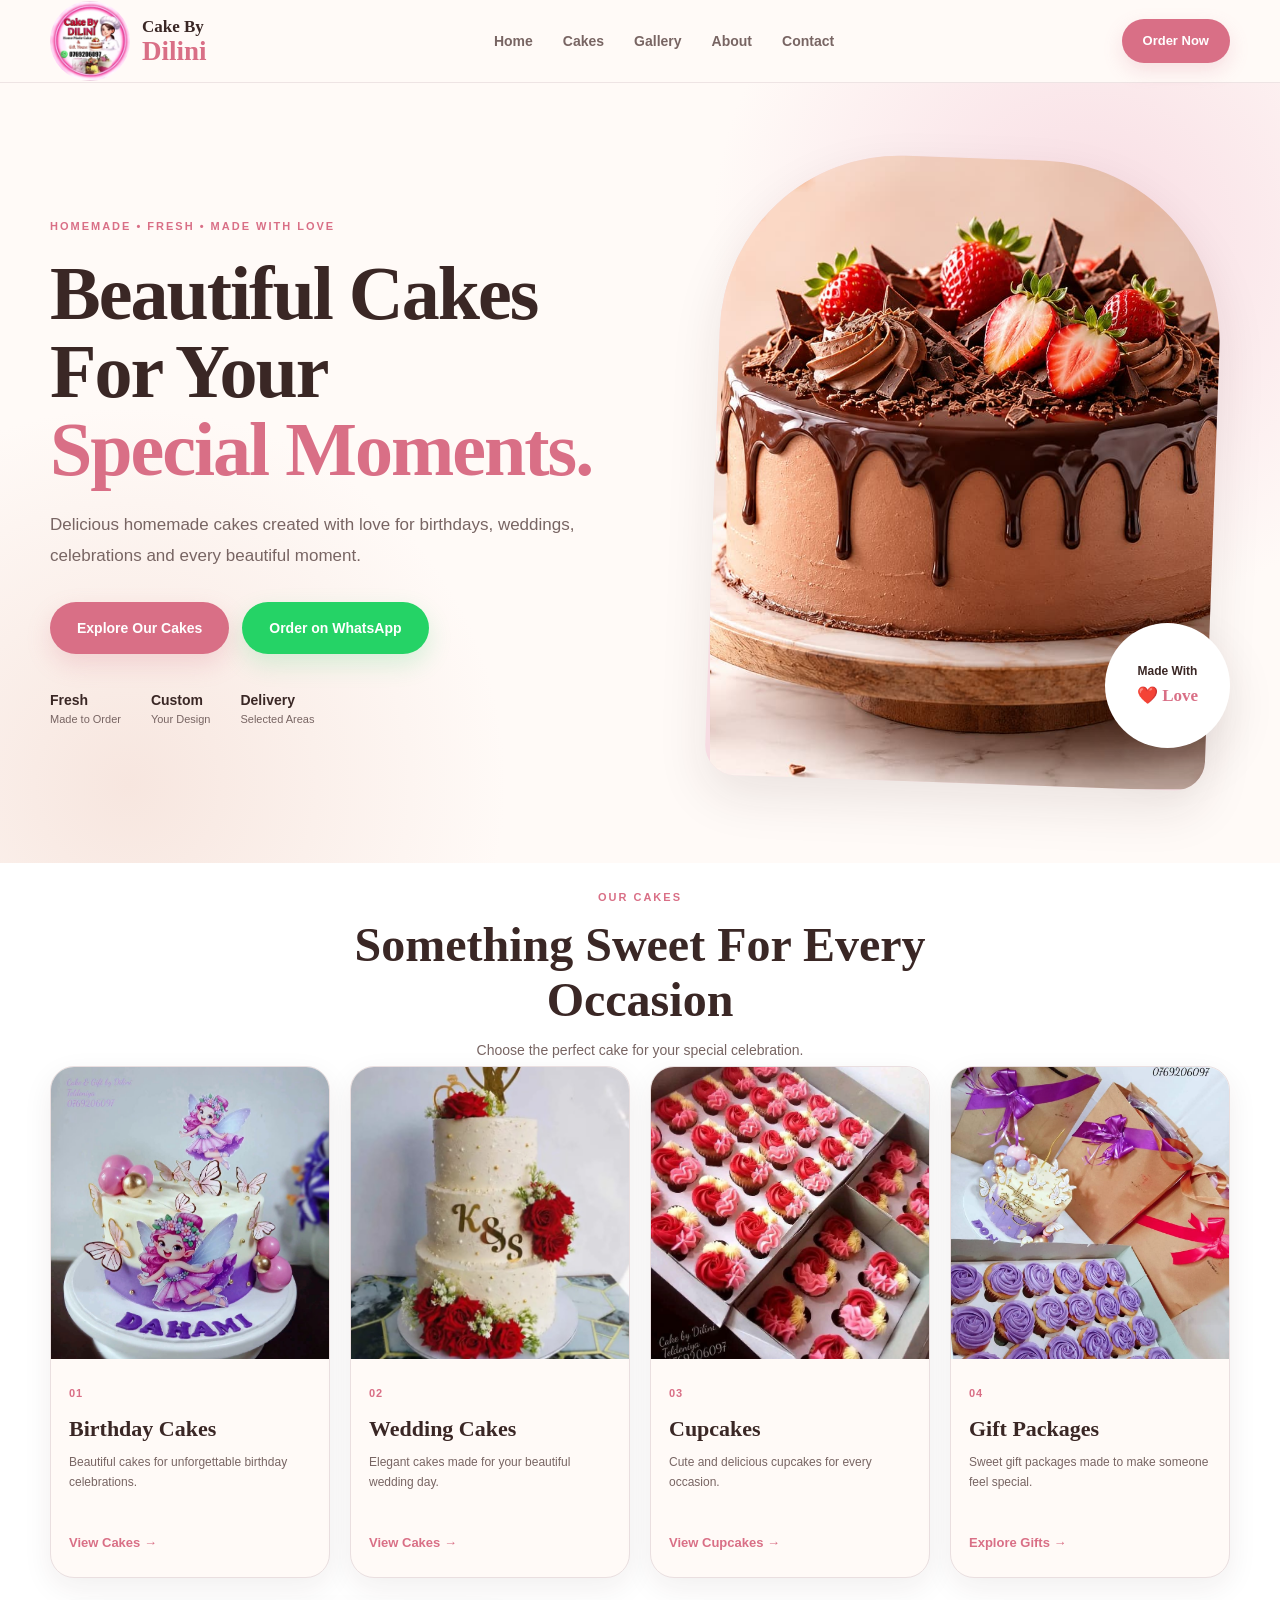
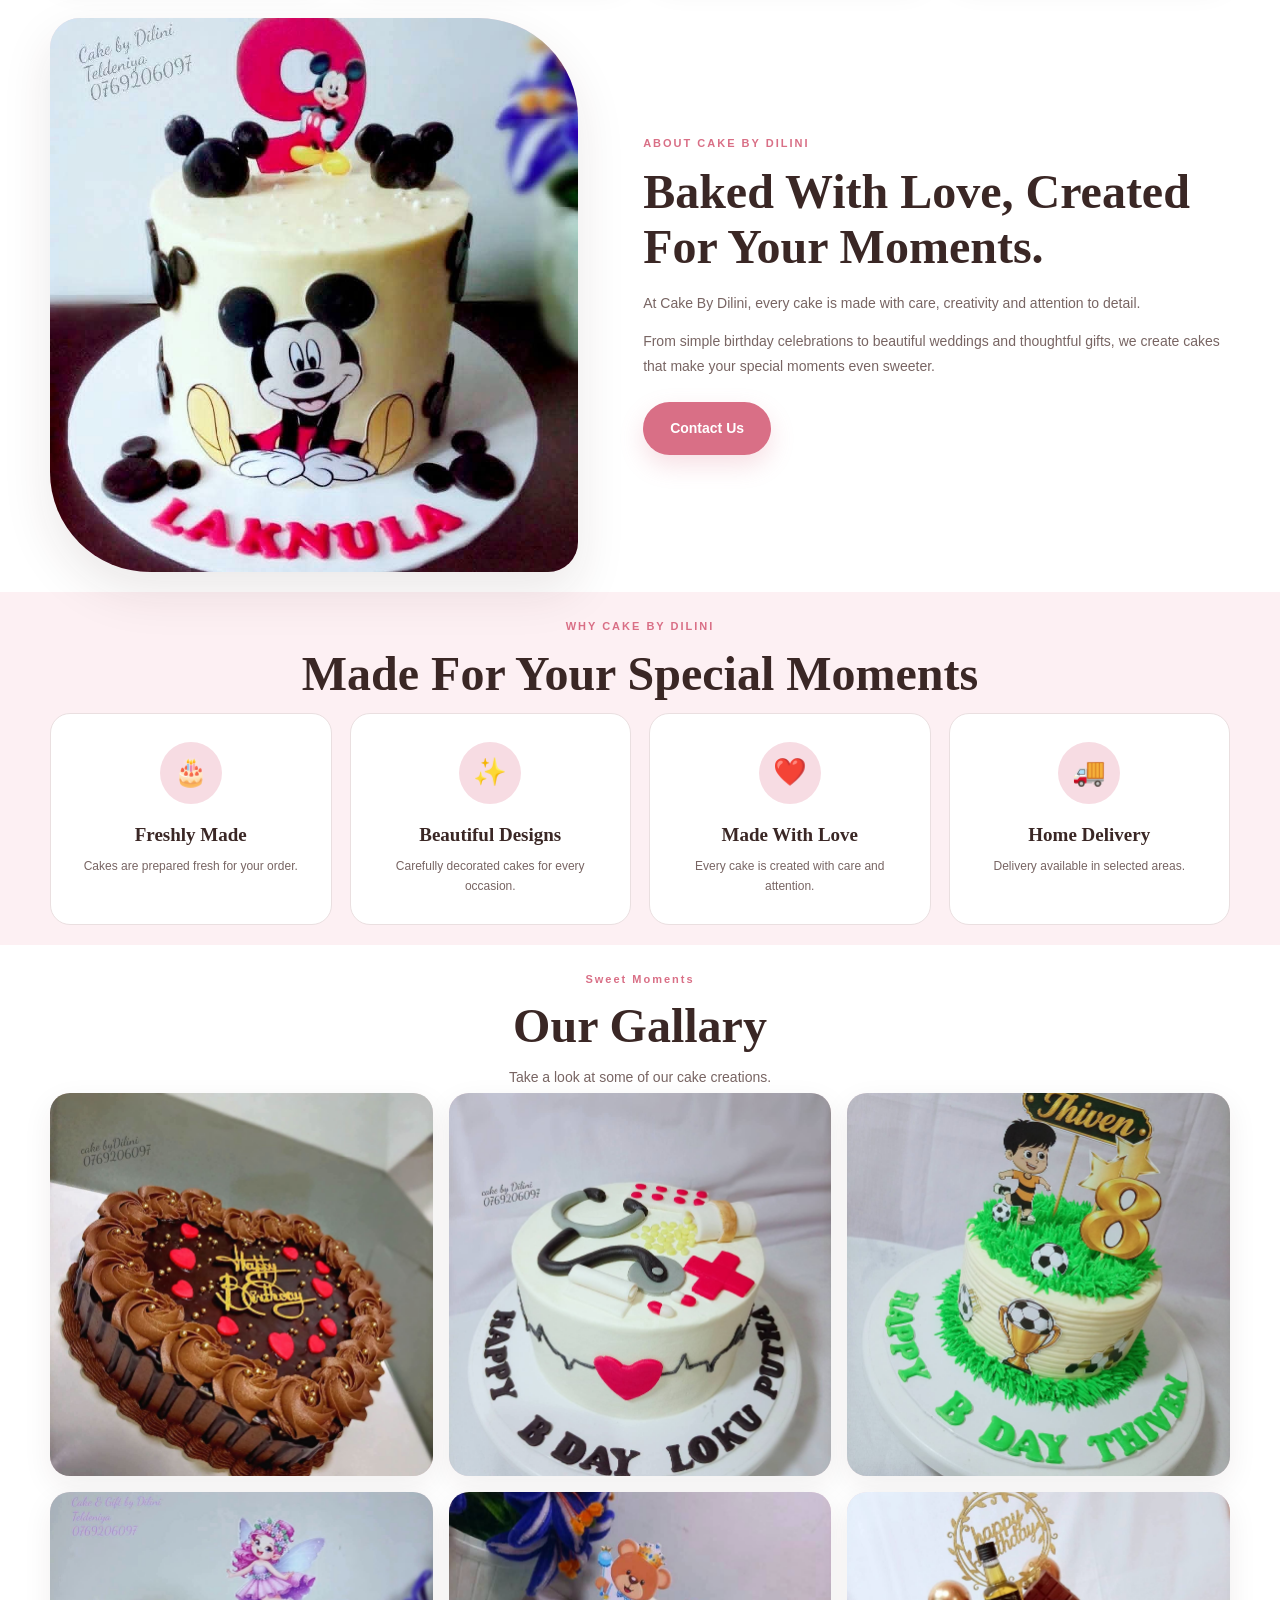
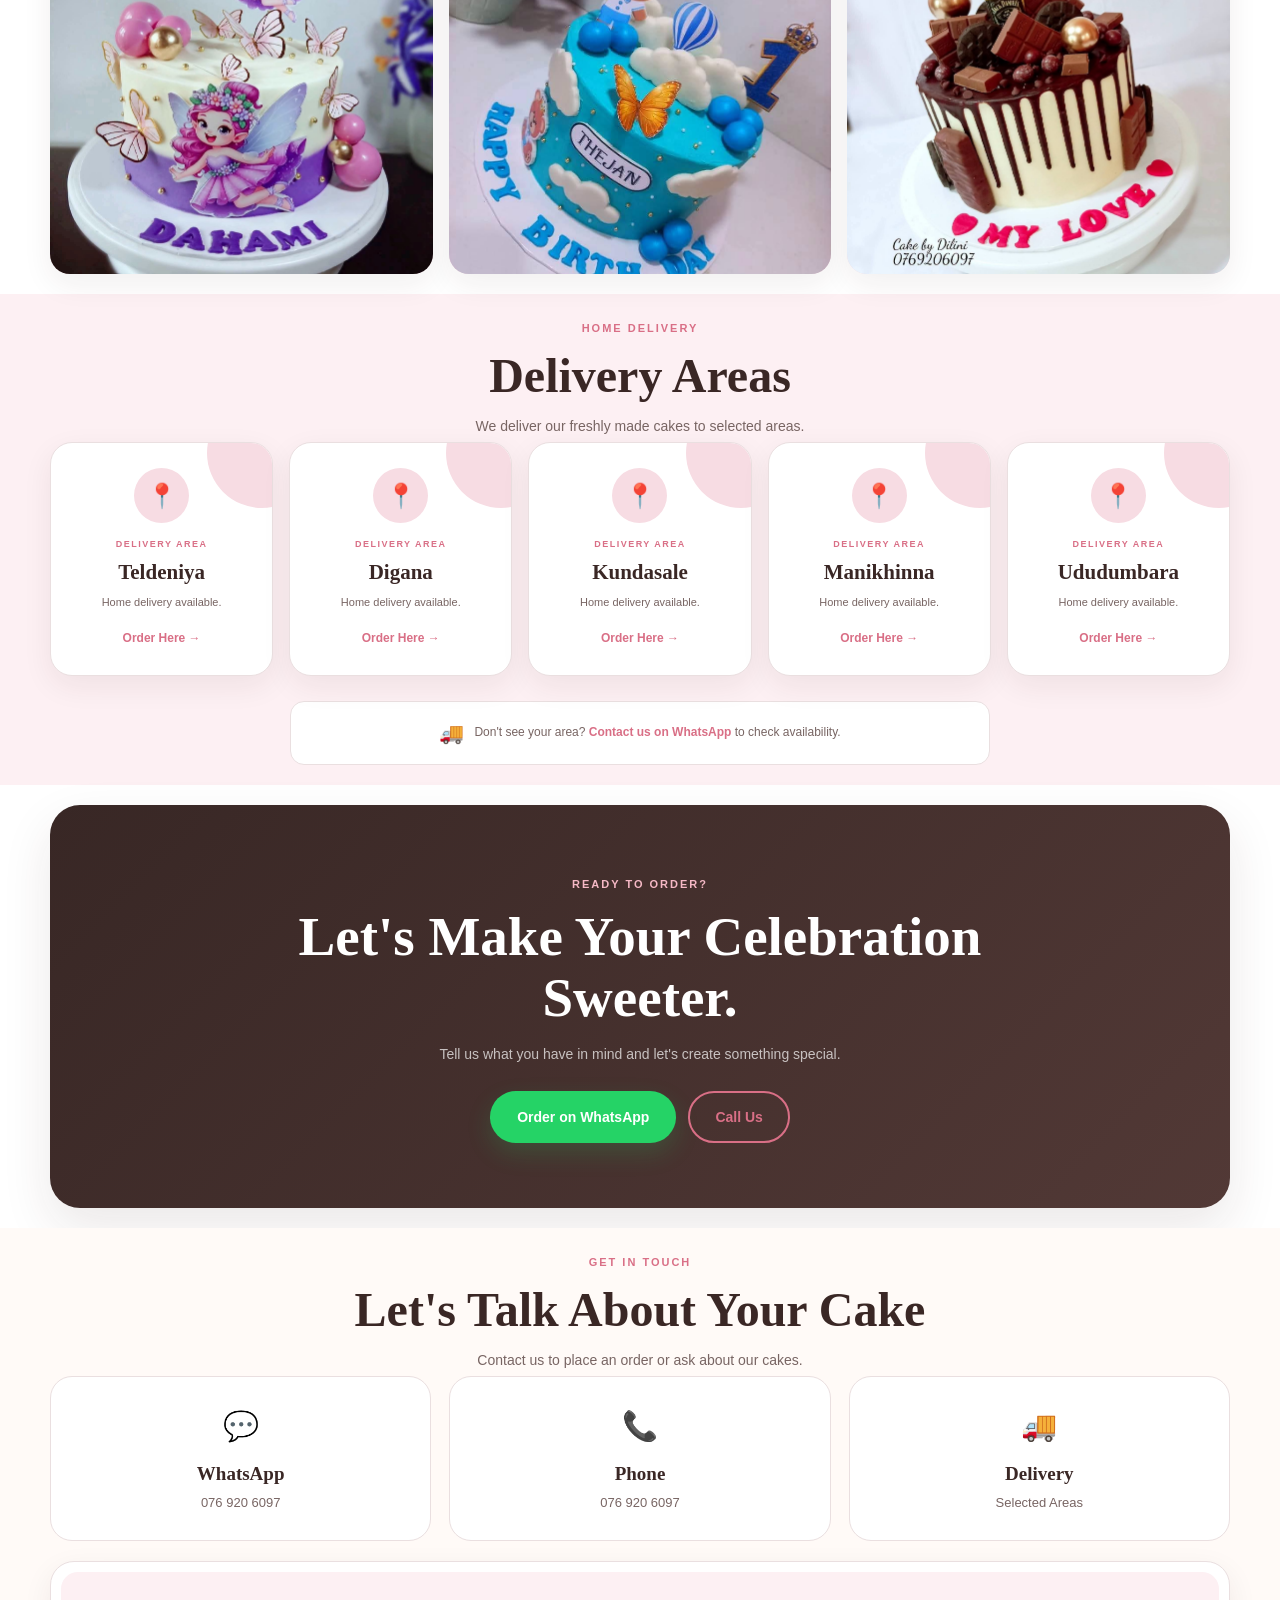
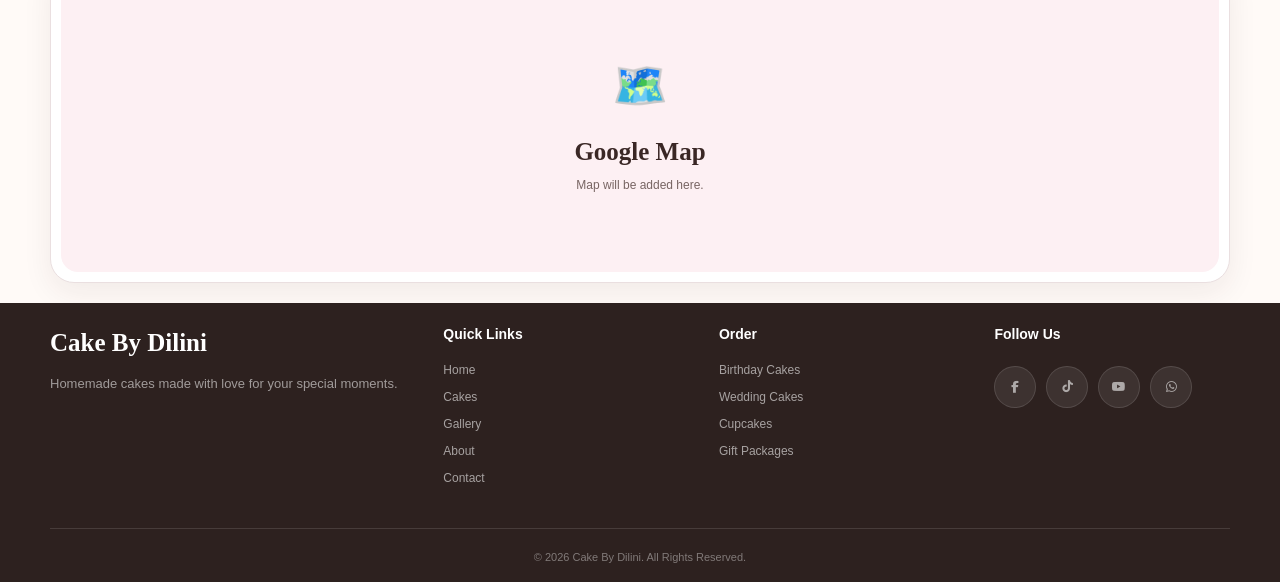
==== commit d8666ab0: "Update index.html" ====
--- a/index.html
+++ b/index.html
@@ -123,7 +123,7 @@
 
                     <div class="hero-image-frame">
 
-                        <img src="Images/h.jpg"
+                        <img src="images/h.jpg"
                              alt="Beautiful homemade cake by Cake By Dilini">
 
                     </div>
@@ -1080,4 +1080,4 @@
 
 </body>
 
-</html>+</html>
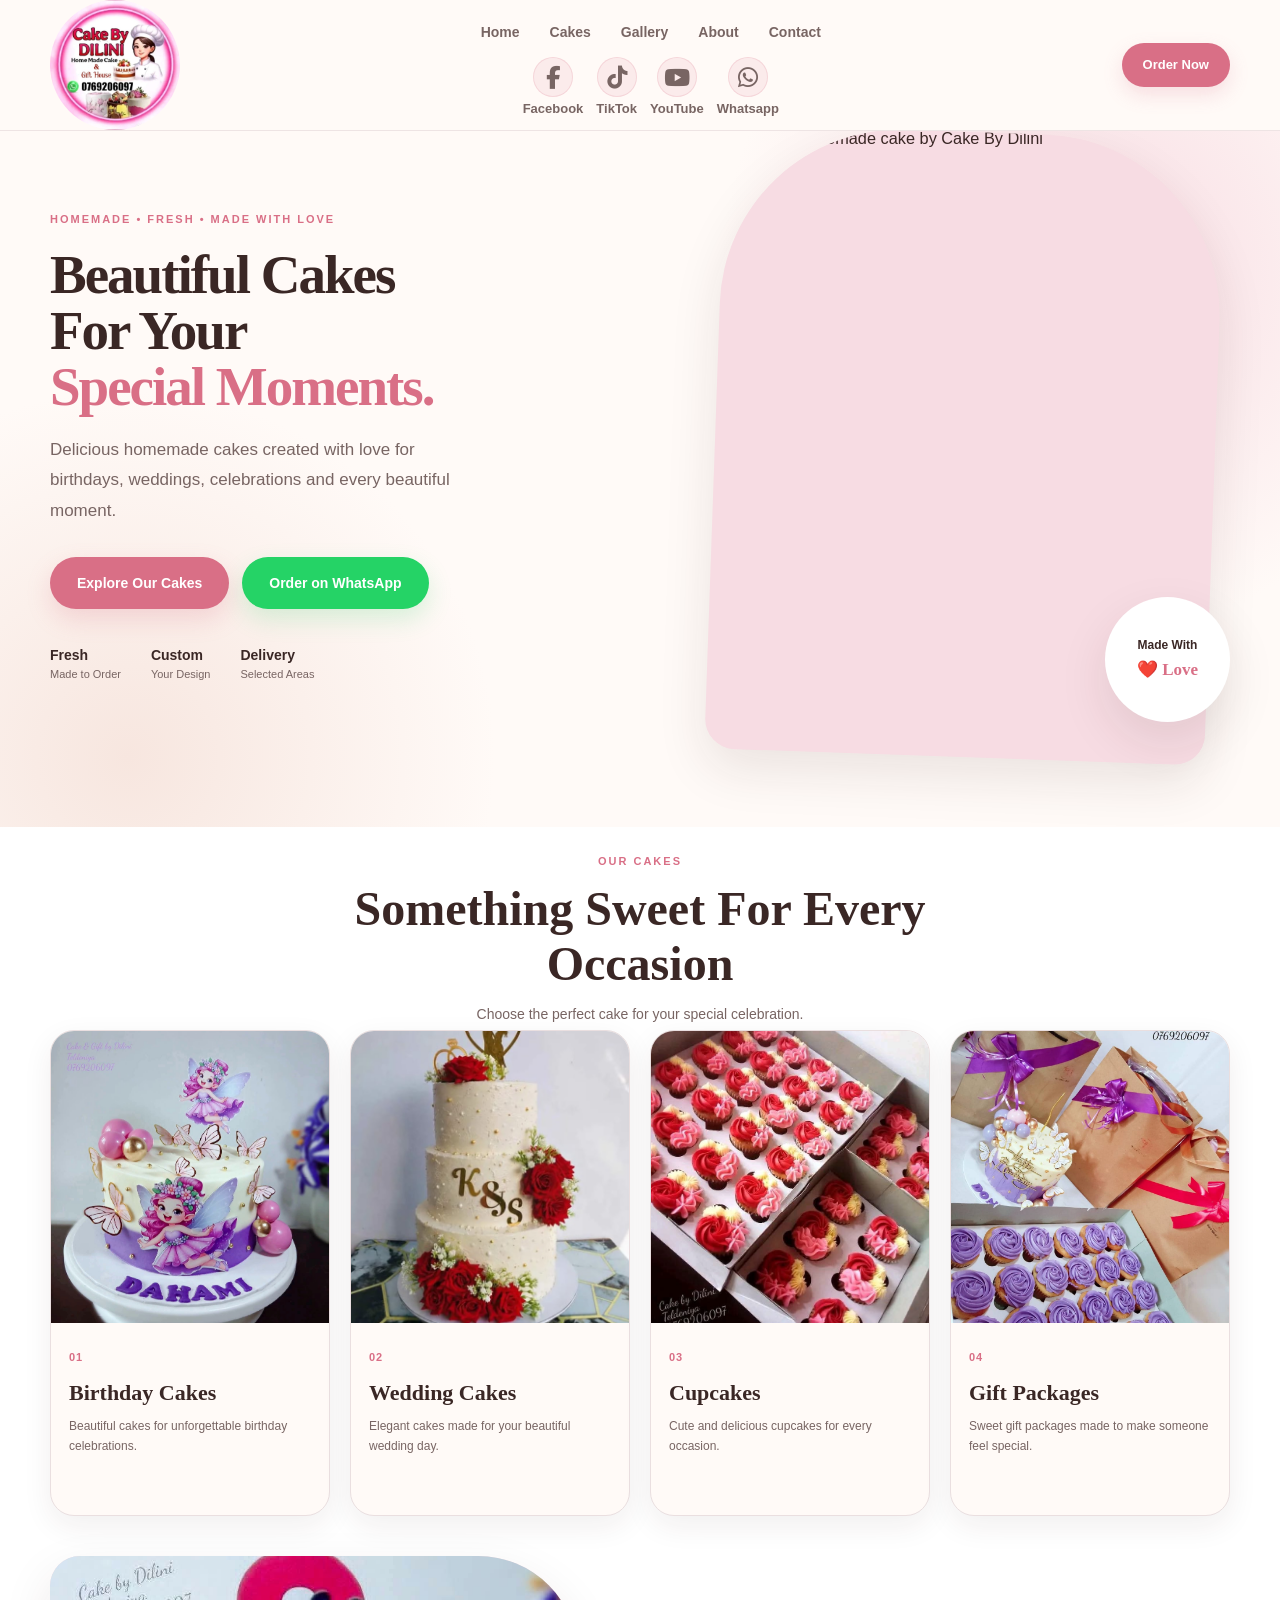
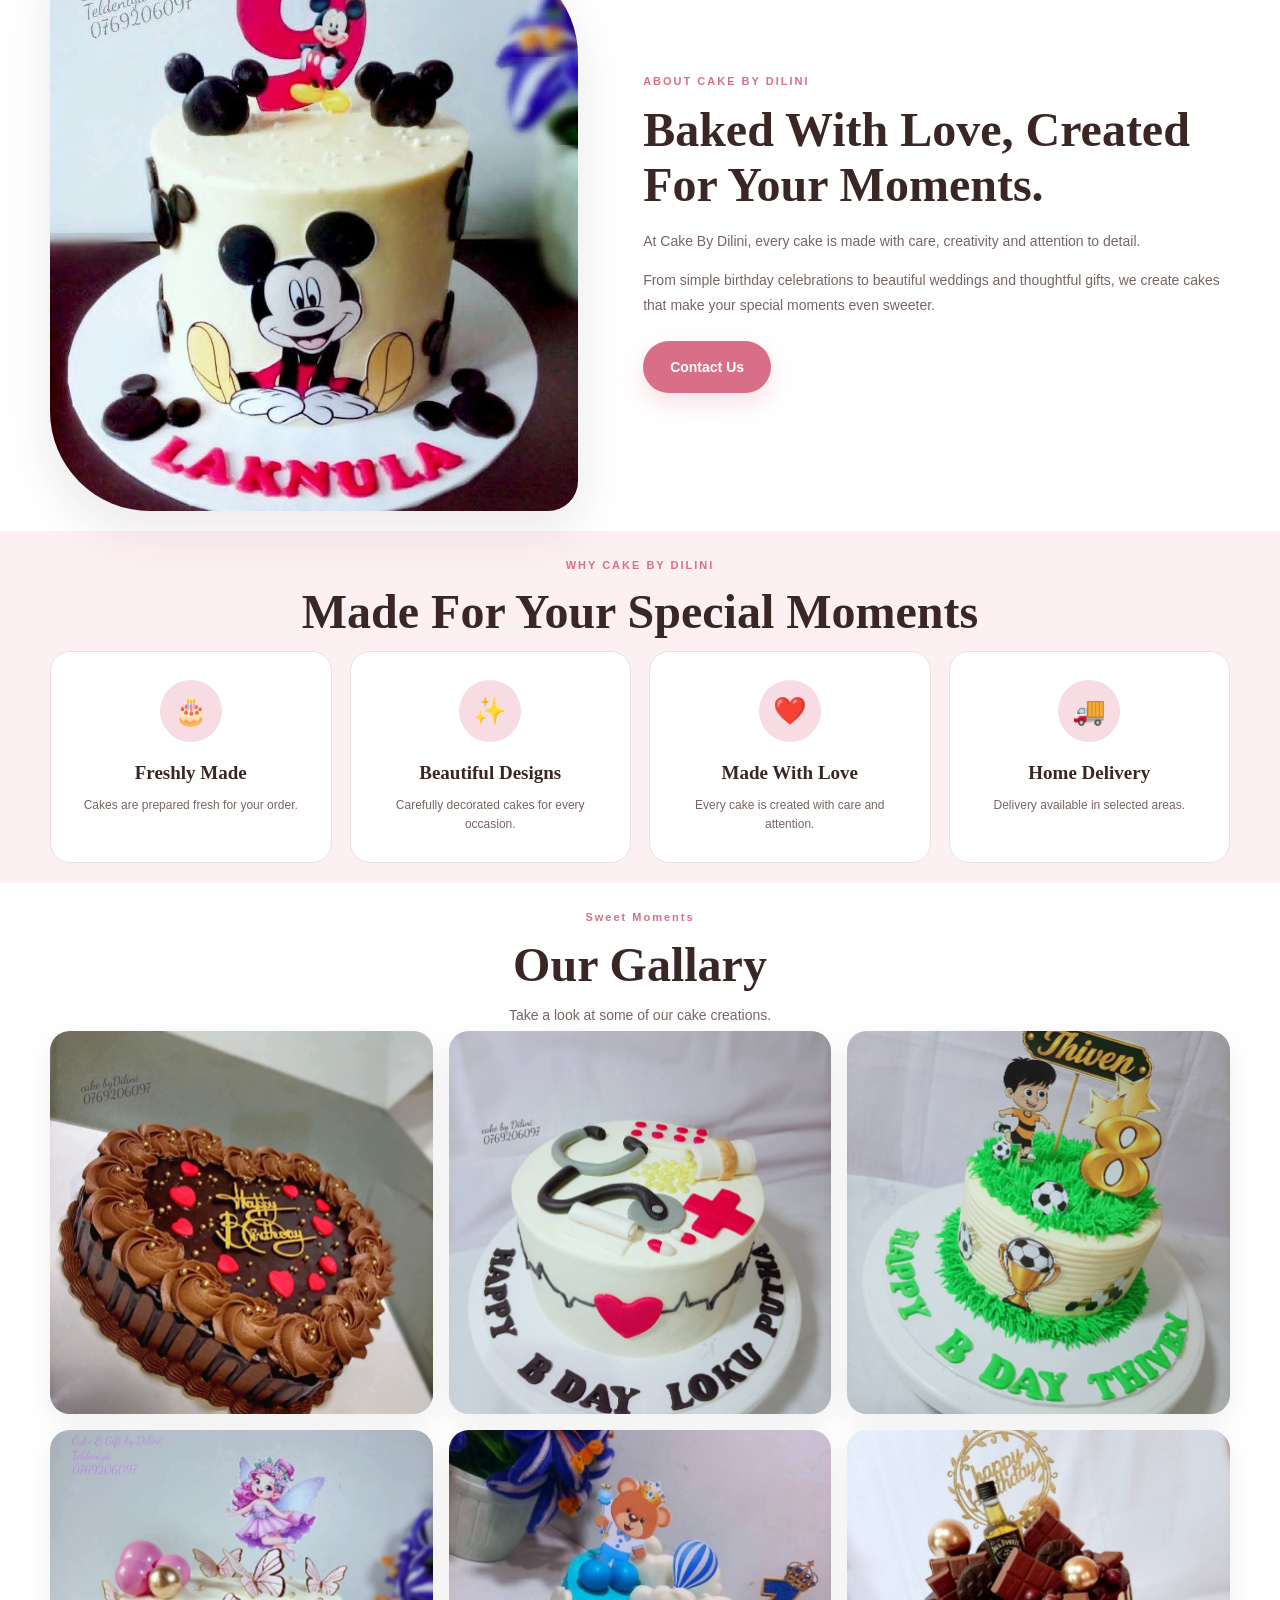
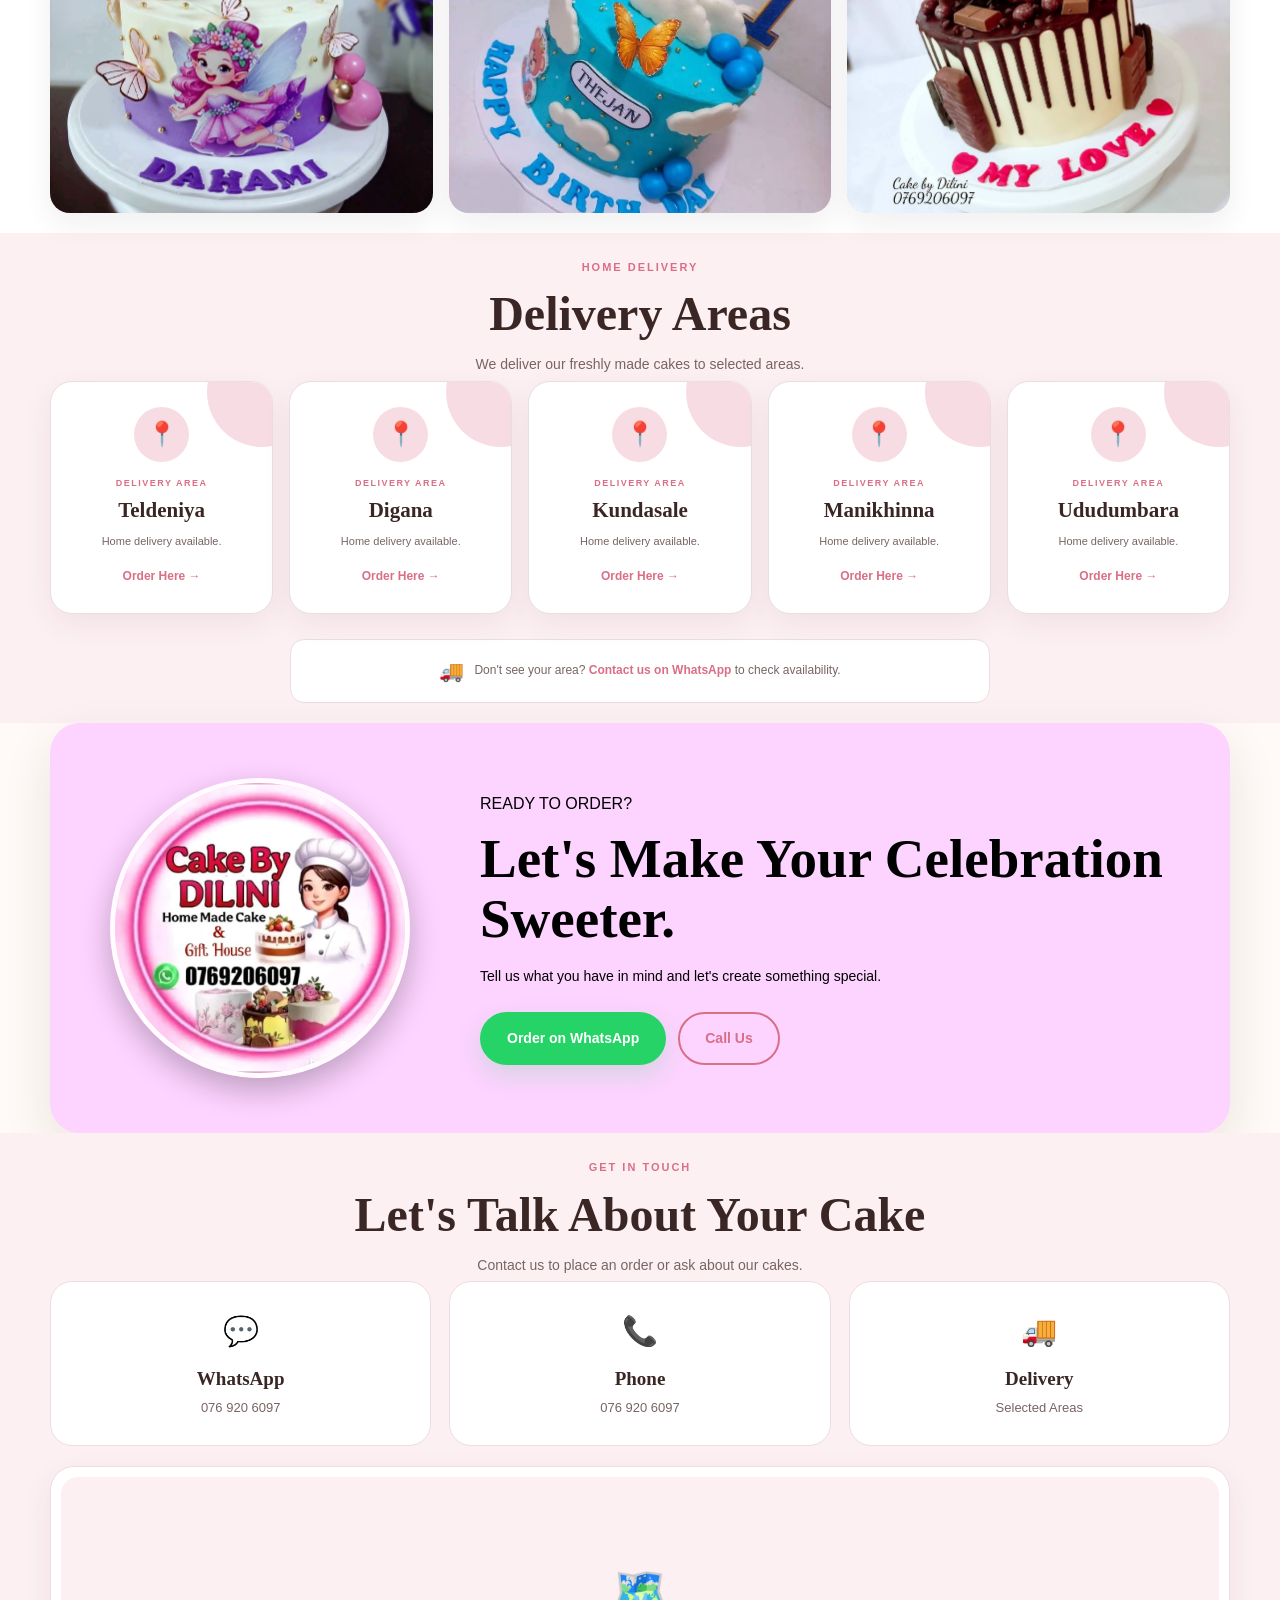
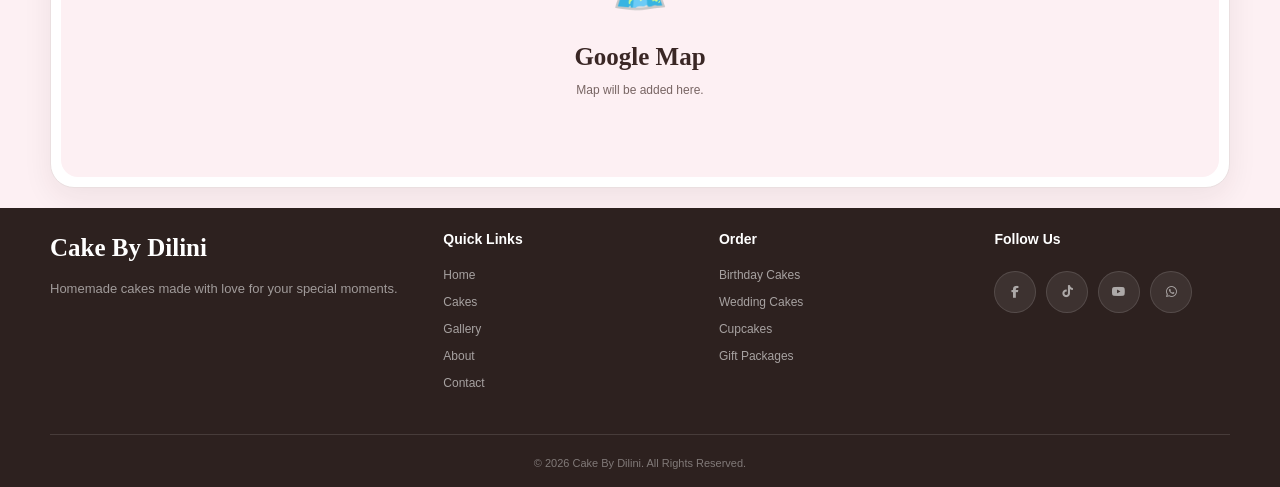
==== commit ff297da9: "Add files via upload" ====
--- a/index.html
+++ b/index.html
@@ -27,20 +27,57 @@
                 <img src="images/LOGO.jpg"
                      alt="Cake By Dilini Logo">
 
-                <div class="brand-text">
-                    <span>Cake By</span>
-                    <strong>Dilini</strong>
-                </div>
-
             </a>
 
-            <nav class="main-nav">
-                <a href="index.html">Home</a>
-                <a href="#cakes">Cakes</a>
-                <a href="#gallery">Gallery</a>
-                <a href="#about">About</a>
-                <a href="#contact">Contact</a>
-            </nav>
+            <div class="nav-center">
+
+                <nav class="main-nav">
+                    <a href="index.html">Home</a>
+                    <a href="#cakes">Cakes</a>
+                    <a href="#gallery">Gallery</a>
+                    <a href="#about">About</a>
+                    <a href="#contact">Contact</a>
+                </nav>
+
+                <div class="nav-social">
+
+                    <a href="https://www.facebook.com/CakeGiftbyDIL"
+                       target="_blank"
+                       rel="noopener noreferrer"
+                       class="nav-social-btn facebook">
+                        <i class="fa-brands fa-facebook-f"></i>
+                        <span>Facebook</span>
+                    </a>
+
+                    <a href="https://www.tiktok.com/@cake.by.dilini"
+                       target="_blank"
+                       rel="noopener noreferrer"
+                       class="nav-social-btn tiktok">
+                        <i class="fa-brands fa-tiktok"></i>
+                        <span>TikTok</span>
+                    </a>
+
+                    <a href="https://youtube.com/@cakebydilini"
+                       target="_blank"
+                       rel="noopener noreferrer"
+                       class="nav-social-btn youtube">
+                        <i class="fa-brands fa-youtube"></i>
+                        <span>YouTube</span>
+                    </a>
+
+                    <a href="https://wa.me/94769206097"
+                       target="_blank"
+                       rel="noopener noreferrer"
+                       class="nav-social-btn whatsapp">
+                        <i class="fa-brands fa-whatsapp"></i>
+                        <span>Whatsapp</span>
+                    </a>
+
+
+
+                </div>
+
+            </div>
 
             <a href="https://wa.me/94769206097"
                class="header-order"
@@ -123,7 +160,7 @@
 
                     <div class="hero-image-frame">
 
-                        <img src="images/h.jpg"
+                        <img src="Images/h.jpg"
                              alt="Beautiful homemade cake by Cake By Dilini">
 
                     </div>
@@ -173,9 +210,8 @@
 
                     <!-- BIRTHDAY -->
 
-                    <a href="birthday-cakes.html"
-                       class="category-card">
-
+
+                    <a class="category-card">
                         <div class="category-image">
 
                             <img src="images/Birthday/4b.jpg"
@@ -196,19 +232,19 @@
                                 birthday celebrations.
                             </p>
 
-                            <strong>
-                                View Cakes →
-                            </strong>
-
-                        </div>
-
-                    </a>
+
+
+                        </div>
+                    </a>
+
+
 
 
                     <!-- WEDDING -->
 
-                    <a href="wedding-cakes.html"
-                       class="category-card">
+
+                    <a class="category-card">
+
 
                         <div class="category-image">
 
@@ -230,20 +266,16 @@
                                 beautiful wedding day.
                             </p>
 
-                            <strong>
-                                View Cakes →
-                            </strong>
-
-                        </div>
-
-                    </a>
+
+
+                        </div>
+                    </a>
+
 
 
                     <!-- CUPCAKES -->
 
-                    <a href="cupcakes.html"
-                       class="category-card">
-
+                    <a class="category-card">
                         <div class="category-image">
 
                             <img src="images/cup cake/c1.jpg"
@@ -264,20 +296,15 @@
                                 for every occasion.
                             </p>
 
-                            <strong>
-                                View Cupcakes →
-                            </strong>
-
-                        </div>
-
+
+
+                        </div>
                     </a>
 
 
                     <!-- GIFT PACKAGES -->
 
-                    <a href="gift-pack.html"
-                       class="category-card">
-
+                    <a class="category-card">
                         <div class="category-image">
 
                             <img src="images/Gift Pack/1g.jpg"
@@ -298,13 +325,11 @@
                                 make someone feel special.
                             </p>
 
-                            <strong>
-                                Explore Gifts →
-                            </strong>
-
-                        </div>
-
-                    </a>
+
+
+                        </div>
+                        </a>
+
 
                 </div>
 
@@ -418,6 +443,8 @@
                         </p>
 
                     </div>
+
+
                     <div class="why-card">
 
                         <div class="why-icon">
@@ -522,9 +549,6 @@
         </section>
 
 
-     
-
-
         <!-- DELIVERY AREAS -->
 
         <section class="delivery-section"
@@ -758,39 +782,41 @@
 
             <div class="container order-box">
 
-                <span>
-                    READY TO ORDER?
-                </span>
-
-                <h2>
-                    Let's Make Your
-                    Celebration Sweeter.
-                </h2>
-
-                <p>
-                    Tell us what you have in mind and
-                    let's create something special.
-                </p>
-
-
-                <div class="order-buttons">
-
-                    <a href="https://wa.me/94769206097"
-                       class="btn btn-whatsapp"
-                       target="_blank"
-                       rel="noopener noreferrer">
-
-                        Order on WhatsApp
-
-                    </a>
-
-
-                    <a href="tel:+94769206097"
-                       class="btn btn-outline">
-
-                        Call Us
-
-                    </a>
+                <div class="order-logo">
+                    <img src="images/LOGO.jpg" alt="Cake By Dilini Logo">
+                </div>
+
+                <div class="order-content">
+
+                    <span>
+                        READY TO ORDER?
+                    </span>
+
+                    <h2>
+                        Let's Make Your
+                        Celebration Sweeter.
+                    </h2>
+
+                    <p>
+                        Tell us what you have in mind and
+                        let's create something special.
+                    </p>
+
+                    <div class="order-buttons">
+
+                        <a href="https://wa.me/94769206097"
+                           class="btn btn-whatsapp"
+                           target="_blank"
+                           rel="noopener noreferrer">
+                            Order on WhatsApp
+                        </a>
+
+                        <a href="tel:+94769206097"
+                           class="btn btn-outline">
+                            Call Us
+                        </a>
+
+                    </div>
 
                 </div>
 
@@ -911,7 +937,10 @@
 
         </section>
 
-    </main>    <!-- FOOTER -->
+    </main>
+
+
+    <!-- FOOTER -->
 
     <footer class="site-footer">
 
@@ -1014,7 +1043,7 @@
                            aria-label="Facebook">
 
                             <i class="fa-brands fa-facebook-f"></i>
-
+                            
                         </a>
 
 
@@ -1027,7 +1056,7 @@
                            aria-label="TikTok">
 
                             <i class="fa-brands fa-tiktok"></i>
-
+                            
                         </a>
 
 
@@ -1040,7 +1069,7 @@
                            aria-label="YouTube">
 
                             <i class="fa-brands fa-youtube"></i>
-
+                            
                         </a>
 
 
@@ -1053,7 +1082,7 @@
                            aria-label="WhatsApp">
 
                             <i class="fa-brands fa-whatsapp"></i>
-
+                            
                         </a>
 
                     </div>
@@ -1077,7 +1106,6 @@
     </footer>
 
 
-
 </body>
 
-</html>
+</html>
--- a/style.css
+++ b/style.css
@@ -17,7 +17,87 @@
     --shadow-small: 0 10px 30px rgba(55, 31, 29, 0.07);
     --radius: 24px;
     --container: 1180px;
-}
+    --black: #000;
+}
+
+/* =========================================
+   NAV SOCIAL BUTTONS - FIXED
+========================================= */
+
+.nav-center {
+    display: flex;
+    flex-direction: column;
+    align-items: center;
+    justify-content: center;
+}
+
+.nav-social {
+    display: flex;
+    align-items: center;
+    justify-content: center;
+    gap: 13px;
+    margin-top: 6px;
+}
+
+.nav-social-btn {
+    display: inline-flex;
+    flex-direction: column;
+    align-items: center;
+    justify-content: center;
+    gap: 4px;
+    text-decoration: none;
+    color: var(--brown-light);
+    font-size: 11px;
+    font-weight: 600;
+    transition: transform .25s ease, color .25s ease;
+}
+
+    .nav-social-btn i {
+        width: 40px;
+        height: 40px;
+        display: flex;
+        align-items: center;
+        justify-content: center;
+        border-radius: 50%;
+        background: rgba(217, 111, 134, 0.10);
+        border: 1px solid rgba(217, 111, 134, 0.18);
+        color: var(--brown-light);
+        font-size: 23px;
+        transition: all .25s ease;
+    }
+
+    .nav-social-btn span {
+        font-size: 13px;
+        font-weight: 600;
+        line-height: 1.2;
+        white-space: nowrap;
+    }
+
+    .nav-social-btn:hover {
+        color: var(--pink);
+    }
+
+        .nav-social-btn:hover i {
+            color: #fff;
+            transform: translateY(-2px);
+            border-color: transparent;
+        }
+
+    .nav-social-btn.facebook:hover i {
+        background: #1877f2;
+    }
+
+    .nav-social-btn.tiktok:hover i {
+        background: #111111;
+    }
+
+    .nav-social-btn.youtube:hover i {
+        background: #ff0000;
+    }
+
+    .nav-social-btn.whatsapp:hover i {
+        background: #25d366;
+    }
 
 
 /* =========================================
@@ -102,8 +182,8 @@
 }
 
     .brand img {
-        width: 80px;
-        height: 80px;
+        width: 130px;
+        height: 130px;
         display: block;
         object-fit: cover;
         border-radius: 50%;
@@ -128,22 +208,6 @@
         font-family: Georgia, "Times New Roman", serif;
         font-size: 27px;
         font-weight: 800;
-    }
-
-
-/* OLD LOGO COMPATIBILITY */
-
-.logo {
-    color: var(--brown);
-    font-family: Georgia, "Times New Roman", serif;
-    font-size: 26px;
-    font-weight: 700;
-    white-space: nowrap;
-    transition: color 0.3s ease;
-}
-
-    .logo:hover {
-        color: var(--pink);
     }
 
 
@@ -232,9 +296,6 @@
         transform: translateY(-3px);
     }
 
-
-/* PRIMARY */
-
 .btn-primary {
     background: var(--pink);
     color: var(--white);
@@ -246,9 +307,6 @@
         box-shadow: 0 14px 30px rgba(217, 111, 134, 0.28);
     }
 
-
-/* WHATSAPP */
-
 .btn-whatsapp {
     background: #25d366;
     color: var(--white);
@@ -259,9 +317,6 @@
         background: #1fbd59;
     }
 
-
-/* OUTLINE */
-
 .btn-outline {
     background: transparent;
     color: var(--pink);
@@ -281,7 +336,7 @@
 .hero {
     position: relative;
     overflow: hidden;
-    padding: 75px 0 80px;
+    padding: 1px 0 70px;
     background: radial-gradient( circle at 85% 20%, #f8dce3 0, transparent 30% ), radial-gradient( circle at 10% 90%, #f7e6df 0, transparent 28% ), var(--cream);
 }
 
@@ -293,11 +348,8 @@
     gap: 60px;
 }
 
-
-/* HERO TEXT */
-
 .hero-content {
-    max-width: 620px;
+    max-width: 400px;
 }
 
 .hero-label {
@@ -305,16 +357,16 @@
     margin-bottom: 18px;
     color: var(--pink);
     font-size: 11px;
-    font-weight: 800;
+    font-weight: 620;
     letter-spacing: 2px;
 }
 
 .hero h1 {
-    margin-bottom: 22px;
+    margin-bottom: 20px;
     color: var(--brown);
-    font-family: Georgia, "Times New Roman", serif;
-    font-size: clamp(48px, 6vw, 76px);
-    line-height: 1.03;
+    font-family: Georgia, serif;
+    font-size: 55px;
+    line-height: 1.02;
     letter-spacing: -2px;
 }
 
@@ -331,9 +383,6 @@
     line-height: 1.8;
 }
 
-
-/* HERO BUTTONS */
-
 .hero-buttons {
     display: flex;
     flex-wrap: wrap;
@@ -341,9 +390,6 @@
     margin-bottom: 35px;
 }
 
-
-/* HERO FEATURES */
-
 .hero-features {
     display: flex;
     flex-wrap: wrap;
@@ -364,11 +410,6 @@
         color: var(--brown-light);
         font-size: 11px;
     }
-
-
-/* =========================================
-   HERO IMAGE
-========================================= */
 
 .hero-image {
     position: relative;
@@ -399,9 +440,6 @@
         transform: rotate(-2deg) scale(1.07);
     }
 
-
-/* HERO BADGE */
-
 .hero-badge {
     position: absolute;
     right: 0;
@@ -430,27 +468,7 @@
         font-weight: 700;
     }
 
-/* =========================================
-   SECTION SPACING
-========================================= */
-
-.section {
-    padding: 20px 0;
-}
-
-.section-header {
-    margin-bottom: 15px;
-}
-
-@media (max-width: 768px) {
-    .section {
-        padding: 15px 0;
-    }
-
-    .section-header {
-        margin-bottom: 10px;
-    }
-}
+
 /* =========================================
    SECTION HEADING
 ========================================= */
@@ -514,9 +532,6 @@
         box-shadow: var(--shadow);
     }
 
-
-/* CATEGORY IMAGE */
-
 .category-image {
     width: 100%;
     aspect-ratio: 4 / 4.2;
@@ -534,9 +549,6 @@
 .category-card:hover .category-image img {
     transform: scale(1.08);
 }
-
-
-/* CATEGORY CONTENT */
 
 .category-content {
     padding: 20px 18px 22px;
@@ -573,75 +585,6 @@
 .category-card:hover .category-content strong {
     color: var(--pink-dark);
 }
-
-
-/* =========================================
-   FEATURED
-========================================= */
-
-.featured-section {
-    padding: 20px 0;
-    background: var(--cream);
-}
-
-.featured-grid {
-    display: grid;
-    grid-template-columns: repeat(3, 1fr);
-    gap: 22px;
-}
-
-.featured-card {
-    overflow: hidden;
-    background: var(--white);
-    border: 1px solid var(--border);
-    border-radius: var(--radius);
-    box-shadow: var(--shadow-small);
-    transition: transform 0.35s ease, box-shadow 0.35s ease;
-}
-
-    .featured-card:hover {
-        transform: translateY(-7px);
-        box-shadow: var(--shadow);
-    }
-
-.featured-image {
-    width: 100%;
-    aspect-ratio: 4 / 3;
-    overflow: hidden;
-}
-
-    .featured-image img {
-        width: 100%;
-        height: 100%;
-        object-fit: cover;
-        transition: transform 0.5s ease;
-    }
-
-.featured-card:hover .featured-image img {
-    transform: scale(1.06);
-}
-
-.featured-content {
-    padding: 22px;
-}
-
-    .featured-content h3 {
-        margin-bottom: 7px;
-        font-family: Georgia, serif;
-        font-size: 21px;
-    }
-
-    .featured-content p {
-        margin-bottom: 14px;
-        color: var(--brown-light);
-        font-size: 13px;
-    }
-
-    .featured-content a {
-        color: var(--pink);
-        font-size: 13px;
-        font-weight: 700;
-    }
 
 
 /* =========================================
@@ -781,6 +724,7 @@
     border-radius: 20px;
     background: var(--rose);
     box-shadow: var(--shadow-small);
+    cursor: zoom-in;
 }
 
     .gallery-item img {
@@ -804,17 +748,11 @@
     background: var(--cream-2);
 }
 
-
-/* DELIVERY GRID */
-
 .delivery-grid {
     display: grid;
     grid-template-columns: repeat(5, 1fr);
     gap: 16px;
 }
-
-
-/* DELIVERY CARD */
 
 .delivery-card {
     position: relative;
@@ -855,9 +793,6 @@
         box-shadow: var(--shadow);
     }
 
-
-/* DELIVERY ICON */
-
 .delivery-icon {
     position: relative;
     z-index: 1;
@@ -877,9 +812,6 @@
     transform: translateY(-4px) scale(1.05);
     background: #f3cbd5;
 }
-
-
-/* DELIVERY CONTENT */
 
 .delivery-content {
     position: relative;
@@ -918,9 +850,6 @@
     color: var(--pink-dark);
 }
 
-
-/* DELIVERY NOTE */
-
 .delivery-note {
     max-width: 700px;
     display: flex;
@@ -955,89 +884,60 @@
 
 
 /* =========================================
-   OLD DELIVERY BOX
-   Kept for compatibility
-========================================= */
-
-.delivery-box {
-    display: flex;
-    align-items: center;
-    justify-content: space-between;
-    gap: 35px;
-    padding: 45px;
-    border-radius: 28px;
-    background: linear-gradient( 135deg, #f9e1e6, #fff7f3 );
-    border: 1px solid var(--border);
-    box-shadow: var(--shadow-small);
-}
-
-    .delivery-box > div {
-        max-width: 700px;
-    }
-
-        .delivery-box > div > span {
-            color: var(--pink);
-            font-size: 11px;
-            font-weight: 800;
-            letter-spacing: 2px;
-        }
-
-    .delivery-box h2 {
-        margin: 10px 0 12px;
-        font-family: Georgia, serif;
-        font-size: clamp(30px, 4vw, 44px);
-        line-height: 1.15;
-    }
-
-    .delivery-box p {
-        color: var(--brown-light);
-        font-size: 14px;
-    }
-
-
-/* =========================================
    ORDER CTA
 ========================================= */
 
-.order-section {
-    padding: 20px 0;
-    background: var(--white);
-}
-
 .order-box {
-    padding: 65px 30px;
+    padding: 55px 60px;
     border-radius: 30px;
-    text-align: center;
-    background: linear-gradient( 135deg, #382725, #523936 );
-    color: var(--white);
+    display: flex;
+    align-items: center;
+    justify-content: center;
+    gap: 70px;
+    text-align: left;
+    background-color: #fdd3ff;
+    color: var(--black);
     box-shadow: var(--shadow);
 }
 
-    .order-box > span {
-        color: #f5b8c5;
-        font-size: 11px;
-        font-weight: 800;
-        letter-spacing: 2px;
-    }
-
-    .order-box h2 {
-        max-width: 700px;
-        margin: 12px auto 15px;
-        font-family: Georgia, serif;
-        font-size: clamp(34px, 5vw, 55px);
-        line-height: 1.1;
-    }
-
-    .order-box p {
-        max-width: 580px;
-        margin: 0 auto 25px;
-        color: rgba(255, 255, 255, 0.70);
-        font-size: 14px;
-    }
+.order-logo {
+    flex: 0 0 300px;
+    display: flex;
+    align-items: center;
+    justify-content: center;
+}
+
+    .order-logo img {
+        width: 300px;
+        height: 300px;
+        object-fit: cover;
+        border-radius: 50%;
+        border: 5px solid rgba(255, 255, 255, 0.9);
+        box-shadow: 0 12px 30px rgba(0, 0, 0, 0.25);
+    }
+
+.order-content {
+    flex: 1;
+}
+
+.order-box h2 {
+    max-width: 700px;
+    margin: 12px 0 15px;
+    font-family: Georgia, serif;
+    font-size: clamp(34px, 5vw, 55px);
+    line-height: 1.1;
+}
+
+.order-box p {
+    max-width: 580px;
+    margin: 0 0 25px;
+    color: var(--black);
+    font-size: 14px;
+}
 
 .order-buttons {
     display: flex;
-    justify-content: center;
+    justify-content: flex-start;
     flex-wrap: wrap;
     gap: 12px;
 }
@@ -1049,7 +949,7 @@
 
 .contact-section {
     padding: 20px 0;
-    background: var(--cream);
+    background: var(--cream-2);
 }
 
 .contact-grid {
@@ -1145,12 +1045,6 @@
     color: var(--white);
 }
 
-
-/* =========================================
-   FOOTER TOP
-   4 COLUMNS
-========================================= */
-
 .footer-top {
     display: grid;
     grid-template-columns: 1.5fr 1fr 1fr 1fr;
@@ -1159,9 +1053,6 @@
     border-bottom: 1px solid rgba(255, 255, 255, 0.12);
 }
 
-
-/* FOOTER BRAND */
-
 .footer-brand > a {
     display: inline-block;
     margin-bottom: 11px;
@@ -1176,11 +1067,6 @@
     font-size: 13px;
 }
 
-
-/* =========================================
-   FOOTER COLUMNS
-========================================= */
-
 .footer-links {
     display: flex;
     align-items: flex-start;
@@ -1205,52 +1091,6 @@
             transform: translateX(3px);
         }
 
-
-/* =========================================
-   FOOTER COLUMN
-   Compatibility if using .footer-column
-========================================= */
-
-.footer-column {
-    display: flex;
-    flex-direction: column;
-    align-items: flex-start;
-    gap: 8px;
-}
-
-    .footer-column h3 {
-        margin-bottom: 7px;
-        color: var(--white);
-        font-size: 14px;
-    }
-
-    .footer-column a {
-        color: rgba(255, 255, 255, 0.58);
-        font-size: 12px;
-        transition: color 0.3s ease, transform 0.3s ease;
-    }
-
-        .footer-column a:hover {
-            color: var(--white);
-            transform: translateX(3px);
-        }
-
-    .footer-column ul {
-        list-style: none;
-        display: flex;
-        flex-direction: column;
-        gap: 8px;
-    }
-
-    .footer-column li {
-        margin: 0;
-    }
-
-
-/* =========================================
-   FOOTER BOTTOM
-========================================= */
-
 .footer-bottom {
     padding-top: 20px;
     text-align: center;
@@ -1263,422 +1103,6 @@
 
 
 /* =========================================
-   TABLET
-========================================= */
-
-@media (max-width: 1050px) {
-
-    .main-nav {
-        gap: 18px;
-    }
-
-    .hero-grid {
-        gap: 40px;
-    }
-
-    .category-grid {
-        grid-template-columns: repeat(2, 1fr);
-    }
-
-    .why-grid {
-        grid-template-columns: repeat(2, 1fr);
-    }
-
-    .delivery-grid {
-        grid-template-columns: repeat(3, 1fr);
-    }
-
-    /* FOOTER */
-
-    .footer-top {
-        grid-template-columns: 1.3fr 1fr 1fr 1fr;
-        gap: 25px;
-    }
-}
-.social-btn.whatsapp:hover {
-    background: #41ff00;
-}
-
-
-/* =========================================
-   TABLET / MOBILE
-========================================= */
-
-@media (max-width: 800px) {
-
-    .container {
-        width: calc(100% - 30px);
-    }
-
-
-    /* HEADER */
-
-    .header-inner {
-        min-height: 70px;
-    }
-
-    .brand {
-        gap: 8px;
-    }
-
-        .brand img {
-            width: 58px;
-            height: 58px;
-        }
-
-    .brand-text span {
-        font-size: 13px;
-    }
-
-    .brand-text strong {
-        font-size: 21px;
-    }
-
-    .main-nav {
-        display: none;
-    }
-
-    .logo {
-        font-size: 22px;
-    }
-
-    .header-order {
-        min-height: 40px;
-        padding: 9px 16px;
-        font-size: 12px;
-    }
-
-
-    /* HERO */
-
-    .hero {
-        padding: 55px 0 60px;
-    }
-
-    .hero-grid {
-        min-height: auto;
-        grid-template-columns: 1fr;
-        gap: 40px;
-        text-align: center;
-    }
-
-    .hero-content {
-        max-width: 700px;
-        margin-inline: auto;
-    }
-
-    .hero h1 {
-        font-size: clamp(42px, 10vw, 60px);
-        letter-spacing: -1px;
-    }
-
-    .hero-content > p {
-        margin-inline: auto;
-    }
-
-    .hero-buttons {
-        justify-content: center;
-    }
-
-    .hero-features {
-        justify-content: center;
-    }
-
-    .hero-image {
-        max-width: 520px;
-        width: 100%;
-        margin-inline: auto;
-    }
-
-    .hero-badge {
-        right: 5px;
-        bottom: 20px;
-    }
-
-
-    /* ABOUT */
-
-    .about-grid {
-        grid-template-columns: 1fr;
-        gap: 40px;
-    }
-
-    .about-content {
-        text-align: center;
-    }
-
-        .about-content > span {
-            text-align: center;
-        }
-
-
-    /* DELIVERY */
-
-    .delivery-grid {
-        grid-template-columns: repeat(2, 1fr);
-    }
-
-    .delivery-box {
-        flex-direction: column;
-        align-items: flex-start;
-    }
-
-
-    /* FOOTER */
-
-    .footer-top {
-        grid-template-columns: repeat(2, 1fr);
-        gap: 30px;
-    }
-
-    .footer-brand {
-        grid-column: 1 / -1;
-    }
-}
-
-
-/* =========================================
-   MOBILE
-========================================= */
-
-@media (max-width: 600px) {
-
-    .container {
-        width: calc(100% - 24px);
-    }
-
-
-    /* HERO */
-
-    .hero {
-        padding: 50px 0 55px;
-    }
-
-    .hero-label {
-        font-size: 9px;
-        letter-spacing: 1.5px;
-    }
-
-    .hero h1 {
-        font-size: 42px;
-    }
-
-    .hero-content > p {
-        font-size: 14px;
-    }
-
-    .hero-buttons {
-        flex-direction: column;
-    }
-
-        .hero-buttons .btn {
-            width: 100%;
-        }
-
-    .hero-features {
-        gap: 18px;
-    }
-
-    .hero-image-frame {
-        border-radius: 130px 130px 25px 25px;
-    }
-
-    .hero-badge {
-        width: 95px;
-        height: 95px;
-    }
-
-        .hero-badge strong {
-            font-size: 10px;
-        }
-
-        .hero-badge span {
-            font-size: 14px;
-        }
-
-
-    /* SECTIONS */
-
-    .cakes-section,
-    .featured-section,
-    .about-section,
-    .why-section,
-    .gallery-section,
-    .delivery-section,
-    .contact-section {
-        padding: 15px 0;
-    }
-
-    .order-section {
-        padding: 15px 0;
-    }
-
-    .section-heading {
-        margin-bottom: 10px;
-    }
-
-
-    /* CATEGORY */
-
-    .category-grid {
-        grid-template-columns: 1fr;
-    }
-
-    .category-image {
-        aspect-ratio: 4 / 3;
-    }
-
-
-    /* FEATURED */
-
-    .featured-grid {
-        grid-template-columns: 1fr;
-    }
-
-
-    /* WHY */
-
-    .why-grid {
-        grid-template-columns: 1fr;
-    }
-
-
-    /* GALLERY */
-
-    .gallery-grid {
-        grid-template-columns: repeat(2, 1fr);
-        gap: 10px;
-    }
-
-    .gallery-item {
-        border-radius: 14px;
-    }
-
-
-    /* DELIVERY */
-
-    .delivery-grid {
-        grid-template-columns: 1fr;
-    }
-
-    .delivery-card {
-        min-height: 205px;
-    }
-
-    .delivery-note {
-        flex-direction: column;
-        padding: 18px 15px;
-    }
-
-    .delivery-box {
-        padding: 35px 20px;
-        border-radius: 22px;
-    }
-
-        .delivery-box .btn {
-            width: 100%;
-        }
-
-
-    /* ORDER */
-
-    .order-box {
-        padding: 50px 20px;
-        border-radius: 23px;
-    }
-
-    .order-buttons {
-        flex-direction: column;
-    }
-
-        .order-buttons .btn {
-            width: 100%;
-        }
-
-
-    /* CONTACT */
-
-    .contact-grid {
-        grid-template-columns: 1fr;
-    }
-
-    .map-placeholder {
-        min-height: 250px;
-    }
-
-
-    /* FOOTER */
-
-    .footer-top {
-        grid-template-columns: 1fr;
-        gap: 25px;
-        text-align: center;
-    }
-
-    .footer-brand {
-        grid-column: auto;
-    }
-
-        .footer-brand p {
-            margin-inline: auto;
-        }
-
-    .footer-links {
-        align-items: center;
-    }
-
-    .footer-column {
-        align-items: center;
-    }
-
-        .footer-column ul {
-            align-items: center;
-        }
-
-        .footer-links a:hover,
-        .footer-column a:hover {
-            transform: none;
-        }
-}
-
-
-/* =========================================
-   VERY SMALL
-========================================= */
-
-@media (max-width: 360px) {
-
-    .brand img {
-        width: 52px;
-        height: 52px;
-    }
-
-    .brand-text span {
-        font-size: 12px;
-    }
-
-    .brand-text strong {
-        font-size: 19px;
-    }
-
-    .header-order {
-        padding: 8px 12px;
-        font-size: 11px;
-    }
-
-    .hero h1 {
-        font-size: 36px;
-    }
-
-    .hero-features {
-        gap: 12px;
-    }
-
-    .section-heading h2 {
-        font-size: 30px;
-    }
-}
-/* =========================================
    FOOTER SOCIAL BUTTONS
 ========================================= */
 
@@ -1692,9 +1116,6 @@
     gap: 10px;
     margin-top: 5px;
 }
-
-
-/* SOCIAL BUTTON */
 
 .social-btn {
     width: 42px;
@@ -1710,9 +1131,6 @@
     transition: transform 0.3s ease, color 0.3s ease, background 0.3s ease, border-color 0.3s ease, box-shadow 0.3s ease;
 }
 
-
-    /* HOVER */
-
     .social-btn:hover {
         transform: translateY(-5px);
         color: var(--white);
@@ -1720,81 +1138,260 @@
         box-shadow: 0 10px 25px rgba(0, 0, 0, 0.20);
     }
 
-
-    /* FACEBOOK */
-
     .social-btn.facebook:hover {
         background: #1877f2;
     }
 
-
-    /* TIKTOK */
-
     .social-btn.tiktok:hover {
         background: #111111;
     }
 
-
-    /* YOUTUBE */
-
     .social-btn.youtube:hover {
         background: #ff0000;
     }
 
-
-    /* =========================================
-   SOCIAL ICON SIZE
-========================================= */
-
     .social-btn i {
         line-height: 1;
     }
 
 
 /* =========================================
-   MOBILE
-========================================= */
+   IMAGE VIEWER MODAL
+========================================= */
+
+.image-modal {
+    position: fixed;
+    inset: 0;
+    z-index: 9999;
+    display: flex;
+    align-items: center;
+    justify-content: center;
+    padding: 30px;
+    background: rgba(45,33,31,.92);
+    opacity: 0;
+    visibility: hidden;
+    transition: opacity .3s ease, visibility .3s ease;
+}
+
+    .image-modal.active {
+        opacity: 1;
+        visibility: visible;
+    }
+
+.modal-image {
+    max-width: min(900px,90vw);
+    max-height: 85vh;
+    width: auto;
+    height: auto;
+    object-fit: contain;
+    border-radius: 18px;
+    box-shadow: 0 25px 80px rgba(0,0,0,.35);
+    transform: scale(.92);
+    transition: transform .3s ease;
+}
+
+.image-modal.active .modal-image {
+    transform: scale(1);
+}
+
+.modal-close, .modal-prev, .modal-next {
+    position: absolute;
+    width: 46px;
+    height: 46px;
+    display: flex;
+    align-items: center;
+    justify-content: center;
+    border: 1px solid rgba(255,255,255,.20);
+    border-radius: 50%;
+    background: rgba(255,255,255,.10);
+    color: #fff;
+    font-size: 17px;
+    cursor: pointer;
+    transition: .3s ease;
+}
+
+    .modal-close:hover, .modal-prev:hover, .modal-next:hover {
+        background: var(--pink);
+        transform: scale(1.08);
+    }
+
+.modal-close {
+    top: 25px;
+    right: 25px;
+}
+
+.modal-prev {
+    left: 25px;
+}
+
+.modal-next {
+    right: 25px;
+}
+
+
+/* =========================================
+   MEDIA QUERIES (TABLET & MOBILE)
+========================================= */
+
+@media (min-width: 801px) {
+    .nav-center {
+        flex: 1;
+        min-width: 0;
+    }
+
+        .nav-center .main-nav {
+            justify-content: center;
+        }
+}
+
+@media (max-width: 1050px) {
+    .main-nav {
+        gap: 18px;
+    }
+
+    .hero-grid {
+        gap: 40px;
+    }
+
+    .category-grid {
+        grid-template-columns: repeat(2, 1fr);
+    }
+
+    .why-grid {
+        grid-template-columns: repeat(2, 1fr);
+    }
+
+    .delivery-grid {
+        grid-template-columns: repeat(3, 1fr);
+    }
+
+    .footer-top {
+        grid-template-columns: 1.3fr 1fr 1fr 1fr;
+        gap: 25px;
+    }
+}
+
+@media (max-width: 800px) {
+    .container {
+        width: calc(100% - 30px);
+    }
+
+    .header-inner {
+        min-height: 70px;
+    }
+
+    .brand img {
+        width: 58px;
+        height: 58px;
+    }
+
+    .main-nav {
+        display: none;
+    }
+
+    .nav-center {
+        display: none;
+    }
+
+    .hero {
+        padding: 55px 0 60px;
+    }
+
+    .hero-grid {
+        min-height: auto;
+        grid-template-columns: 1fr;
+        gap: 40px;
+        text-align: center;
+    }
+
+    .hero-content {
+        max-width: 700px;
+        margin-inline: auto;
+    }
+
+    .hero h1 {
+        font-size: clamp(42px, 10vw, 60px);
+    }
+
+    .hero-buttons, .hero-features {
+        justify-content: center;
+    }
+
+    .about-grid {
+        grid-template-columns: 1fr;
+        gap: 40px;
+    }
+
+    .about-content {
+        text-align: center;
+    }
+
+    .delivery-grid {
+        grid-template-columns: repeat(2, 1fr);
+    }
+
+    .footer-top {
+        grid-template-columns: repeat(2, 1fr);
+        gap: 30px;
+    }
+
+    .footer-brand {
+        grid-column: 1 / -1;
+    }
+}
 
 @media (max-width: 600px) {
-
-    .footer-social {
+    .container {
+        width: calc(100% - 24px);
+    }
+
+    .hero h1 {
+        font-size: 42px;
+    }
+
+    .hero-buttons {
+        flex-direction: column;
+    }
+
+        .hero-buttons .btn {
+            width: 100%;
+        }
+
+    .category-grid, .featured-grid, .why-grid, .delivery-grid, .contact-grid {
+        grid-template-columns: 1fr;
+    }
+
+    .gallery-grid {
+        grid-template-columns: repeat(2, 1fr);
+        gap: 10px;
+    }
+
+    .order-box {
+        padding: 50px 20px;
+        border-radius: 23px;
+        flex-direction: column;
+        text-align: center;
+    }
+
+    .order-buttons {
+        justify-content: center;
+        flex-direction: column;
+    }
+
+        .order-buttons .btn {
+            width: 100%;
+        }
+
+    .footer-top {
+        grid-template-columns: 1fr;
+        text-align: center;
+    }
+
+    .footer-links, .footer-social {
         align-items: center;
     }
 
     .social-buttons {
         justify-content: center;
-        margin-top: 6px;
-    }
-
-    .social-btn {
-        width: 44px;
-        height: 44px;
-        font-size: 18px;
-    }
-}
-
-
-/* =========================================
-   FOOTER WHATSAPP BUTTON
-========================================= */
-.footer-order { align-items: flex-start; }
-.footer-whatsapp { width:145px; display:inline-flex !important; align-items:center; justify-content:center; gap:8px; padding:10px 15px; border-radius:999px; background:#25d366; color:#fff !important; font-size:12px !important; font-weight:700; box-shadow:0 8px 20px rgba(37,211,102,.18); transition:transform .3s ease,background .3s ease,box-shadow .3s ease; }
-.footer-whatsapp:hover { background:#1fbd59; color:#fff !important; transform:translateY(-3px) !important; box-shadow:0 12px 25px rgba(37,211,102,.28); }
-.footer-whatsapp i { font-size:17px; }
-.footer-phone { display:inline-flex !important; align-items:center; gap:7px; font-size:11px !important; }
-.footer-phone i { font-size:11px; }
-
-/* =========================================
-   GALLERY IMAGE VIEWER
-========================================= */
-.image-modal { position:fixed; inset:0; z-index:9999; display:flex; align-items:center; justify-content:center; padding:30px; background:rgba(45,33,31,.92); opacity:0; visibility:hidden; transition:opacity .3s ease,visibility .3s ease; }
-.image-modal.active { opacity:1; visibility:visible; }
-.modal-image { max-width:min(900px,90vw); max-height:85vh; width:auto; height:auto; object-fit:contain; border-radius:18px; box-shadow:0 25px 80px rgba(0,0,0,.35); transform:scale(.92); transition:transform .3s ease; }
-.image-modal.active .modal-image { transform:scale(1); }
-.modal-close,.modal-prev,.modal-next { position:absolute; width:46px; height:46px; display:flex; align-items:center; justify-content:center; border:1px solid rgba(255,255,255,.20); border-radius:50%; background:rgba(255,255,255,.10); color:#fff; font-size:17px; cursor:pointer; transition:.3s ease; }
-.modal-close:hover,.modal-prev:hover,.modal-next:hover { background:var(--pink); transform:scale(1.08); }
-.modal-close { top:25px; right:25px; }
-.modal-prev { left:25px; }
-.modal-next { right:25px; }
-.gallery-item { cursor:zoom-in; }
-@media(max-width:600px){ .footer-order{align-items:center;} .footer-whatsapp{width:155px;padding:11px 16px;font-size:12px !important;} .image-modal{padding:15px;} .modal-image{max-width:94vw;max-height:80vh;border-radius:12px;} .modal-close{top:15px;right:15px;} .modal-prev{left:10px;} .modal-next{right:10px;} .modal-close,.modal-prev,.modal-next{width:40px;height:40px;font-size:14px;} }
+    }
+}
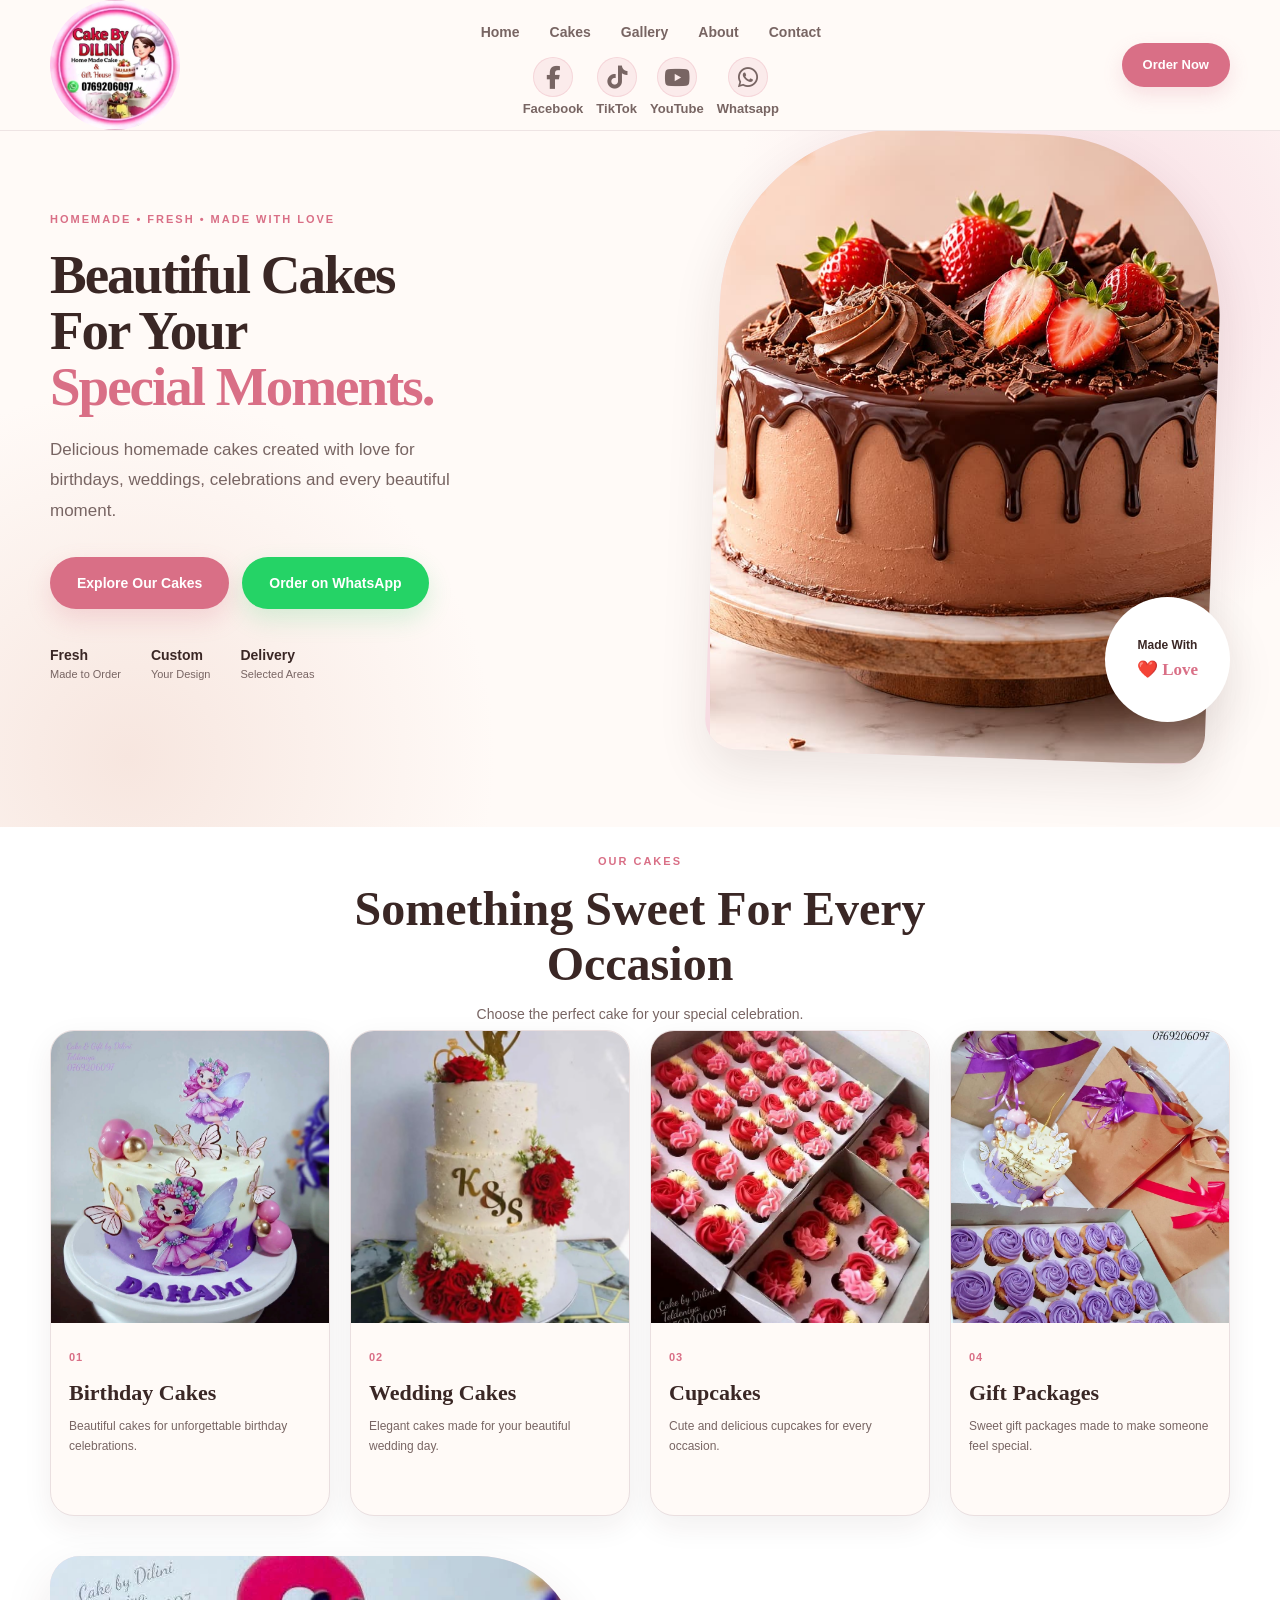
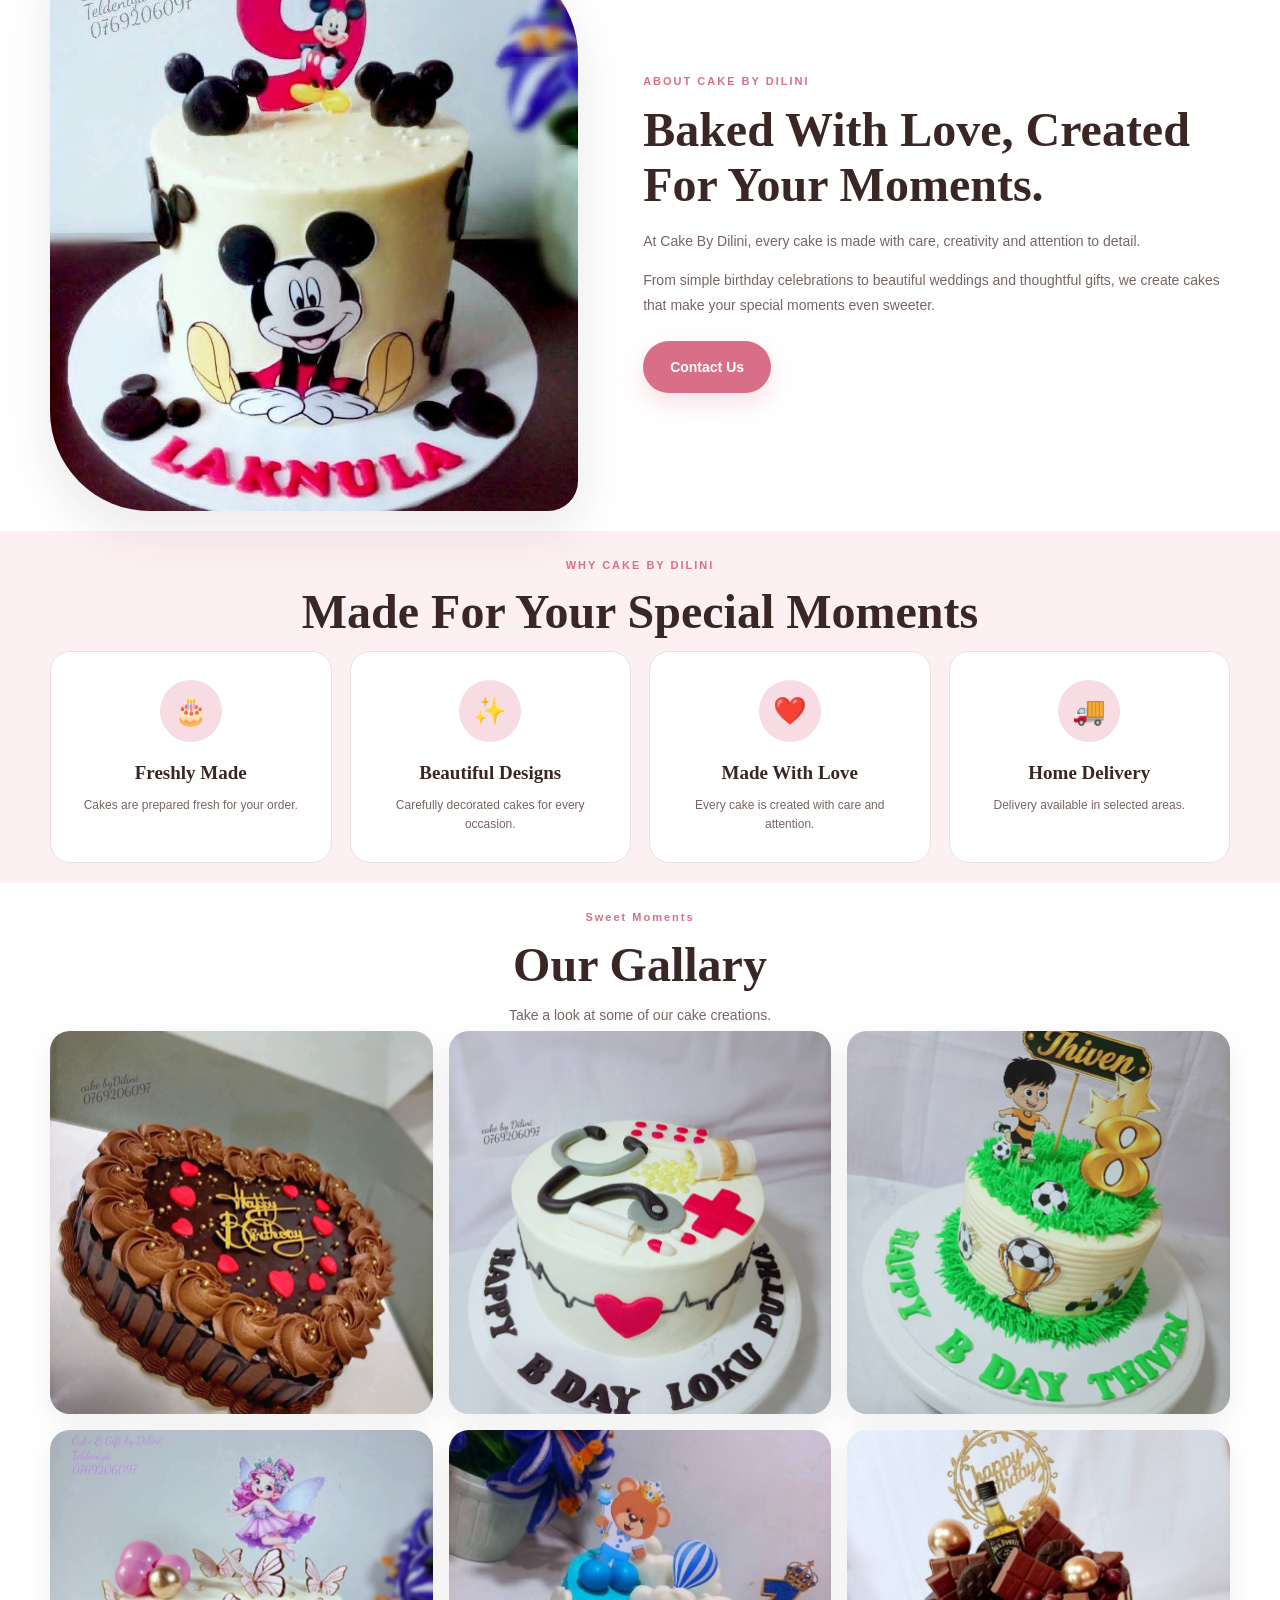
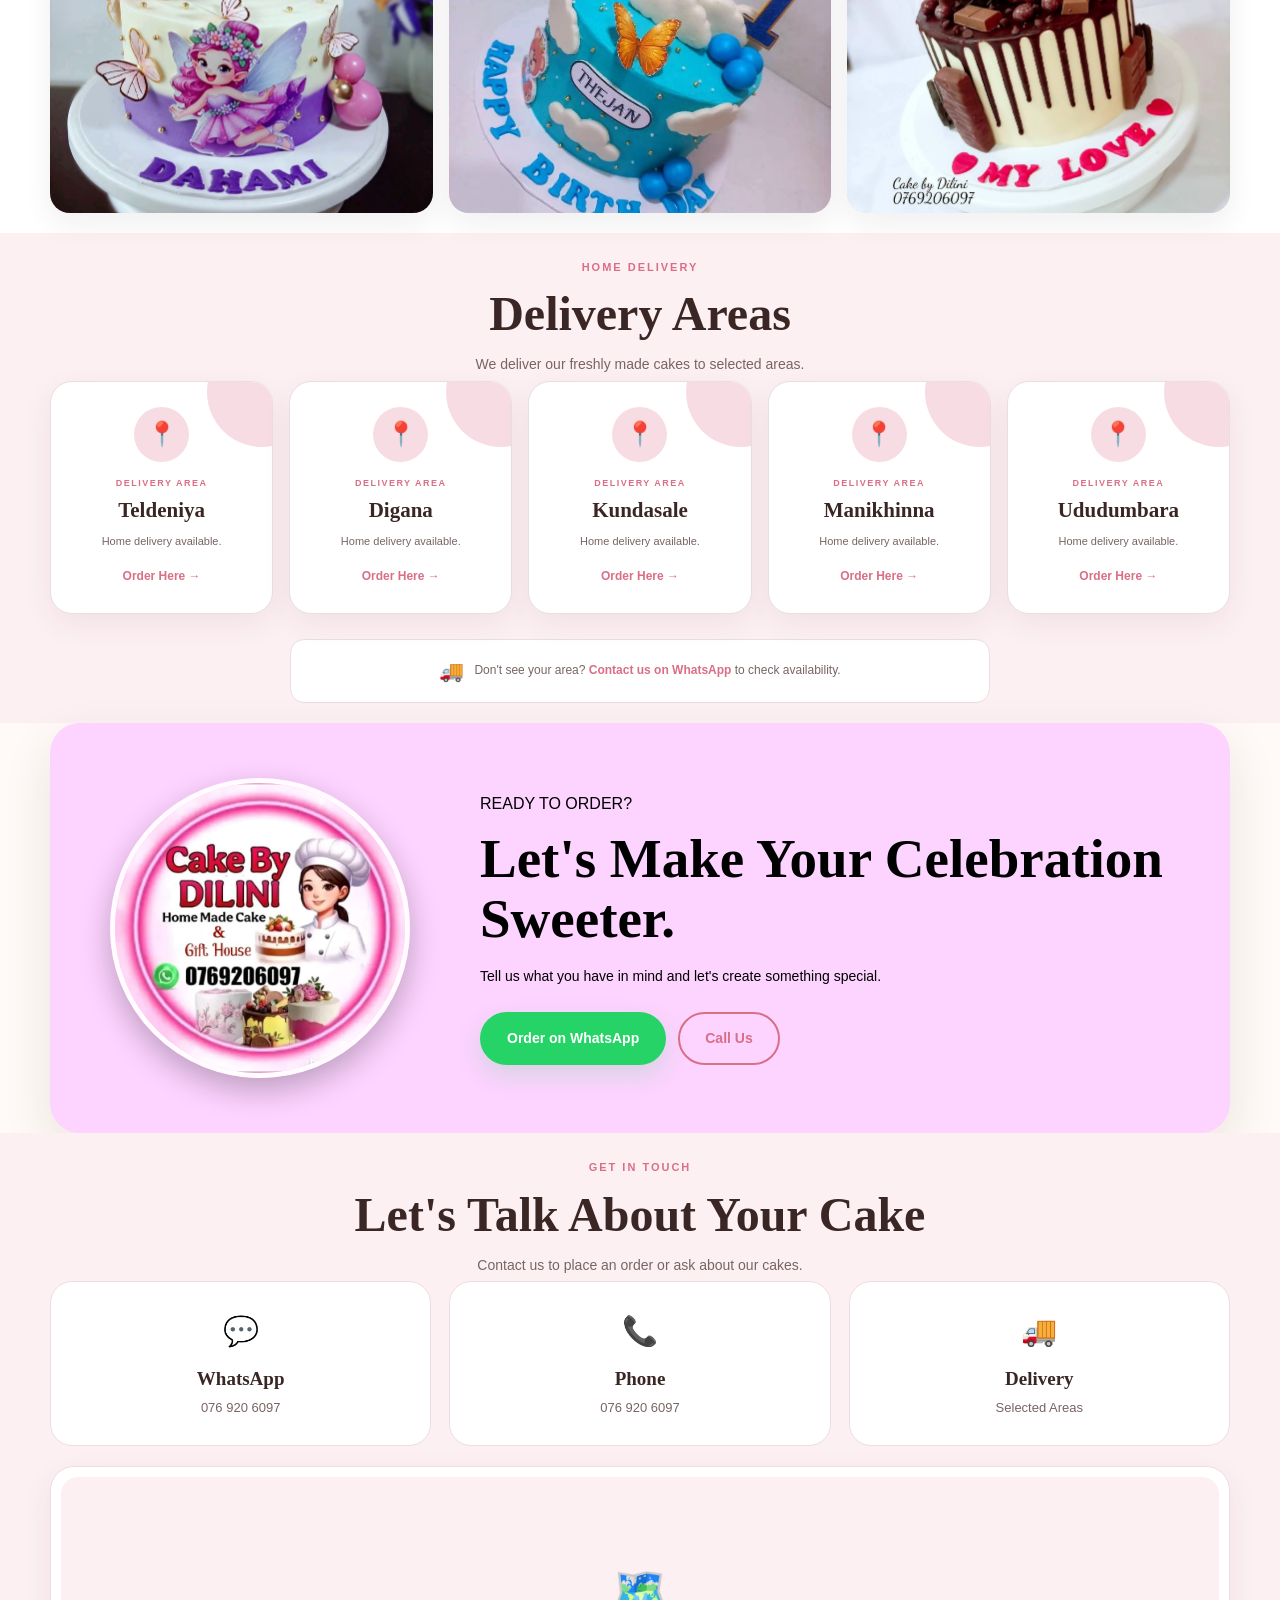
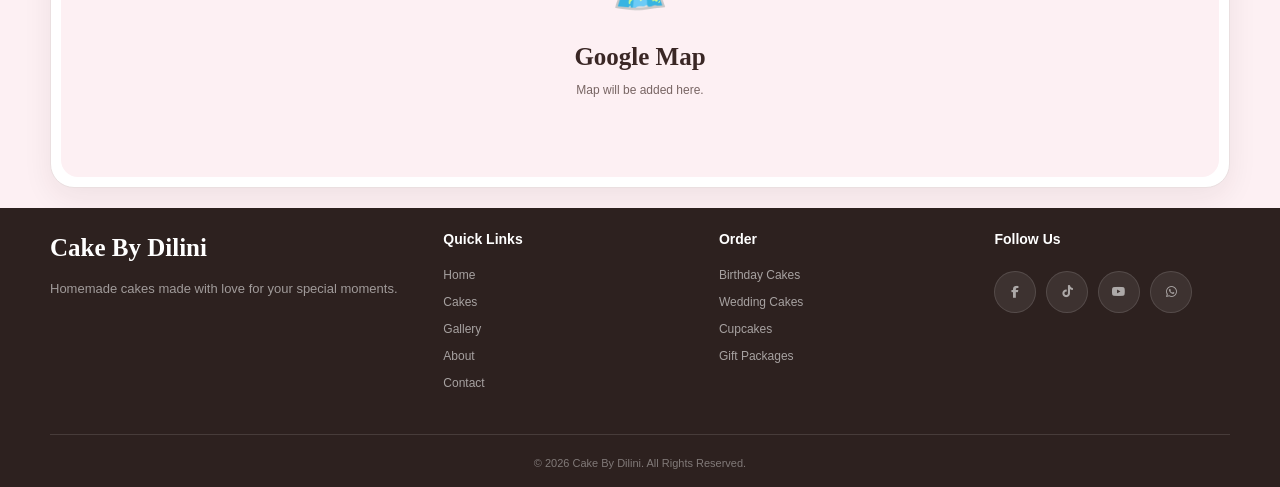
==== commit 11f807ab: "Add files via upload" ====
--- a/index.html
+++ b/index.html
@@ -160,7 +160,7 @@
 
                     <div class="hero-image-frame">
 
-                        <img src="Images/h.jpg"
+                        <img src="images/h.jpg"
                              alt="Beautiful homemade cake by Cake By Dilini">
 
                     </div>
@@ -1108,4 +1108,4 @@
 
 </body>
 
-</html>+</html>
